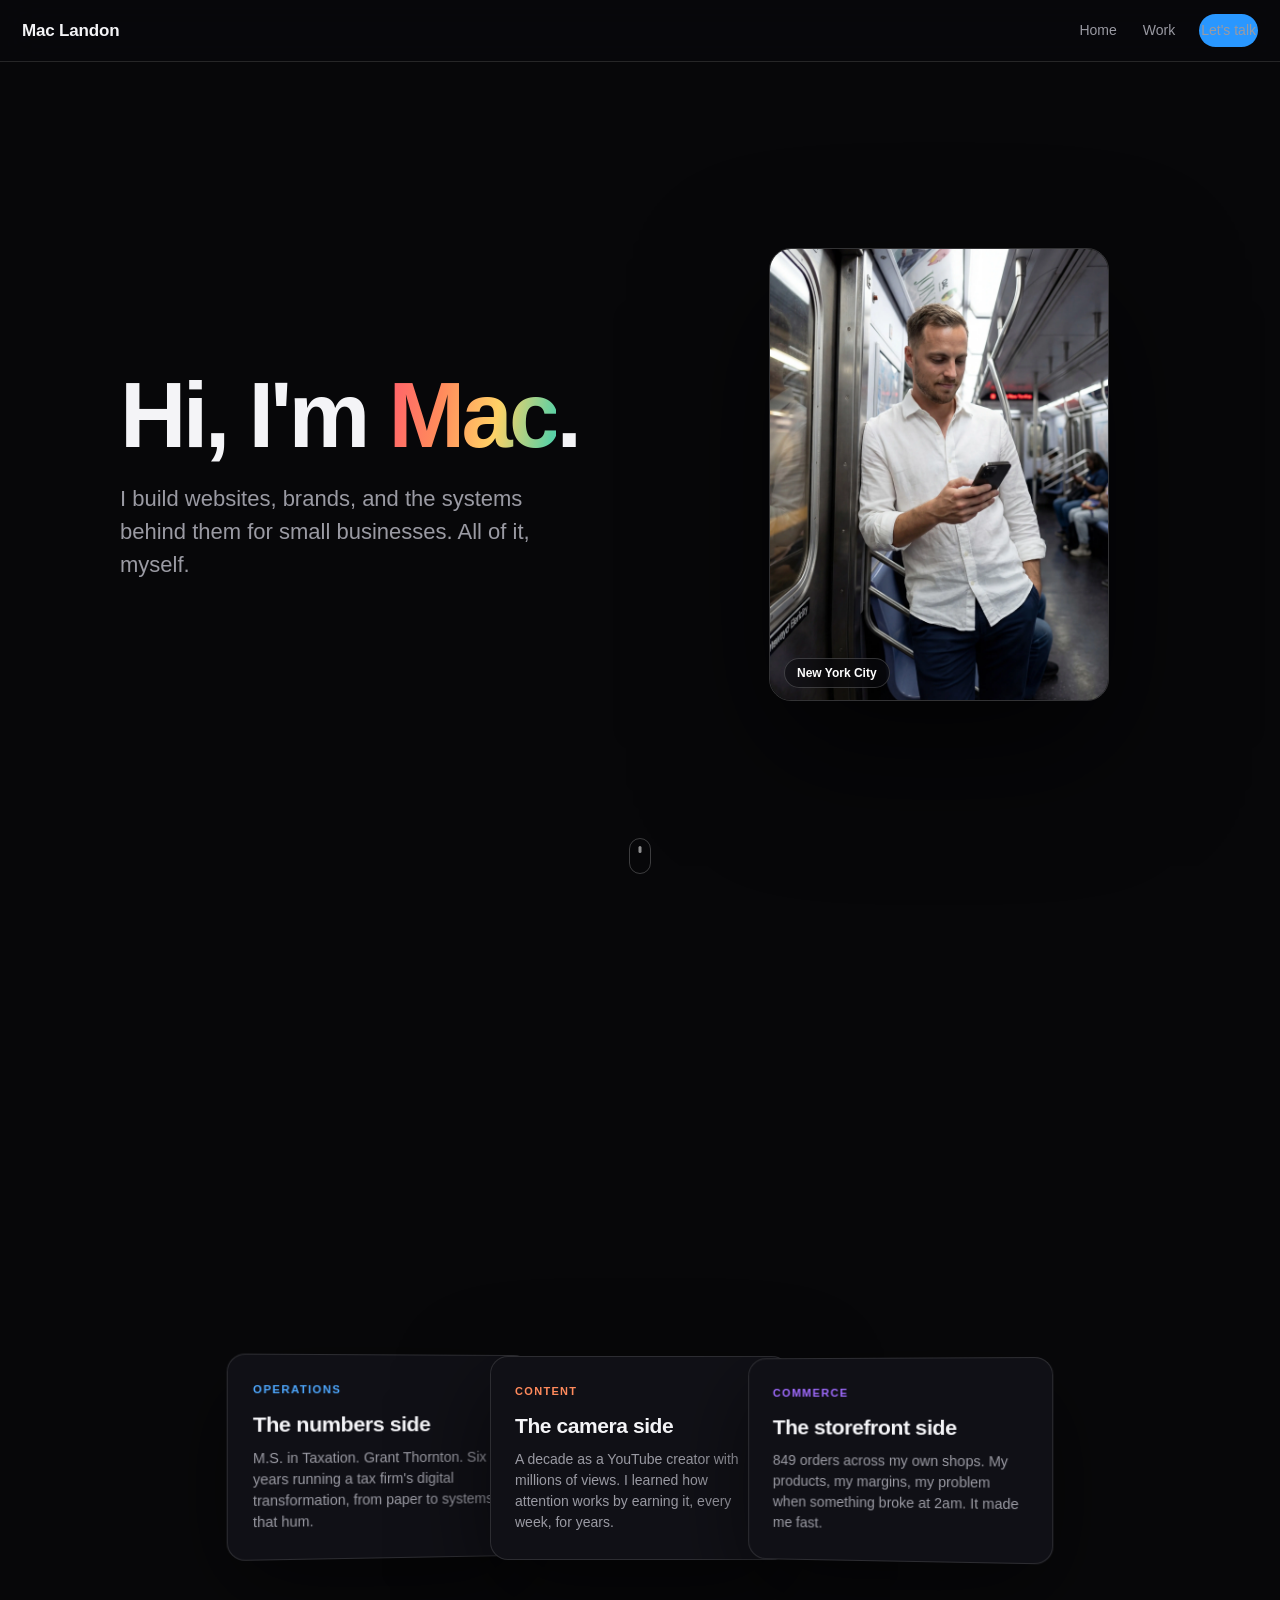
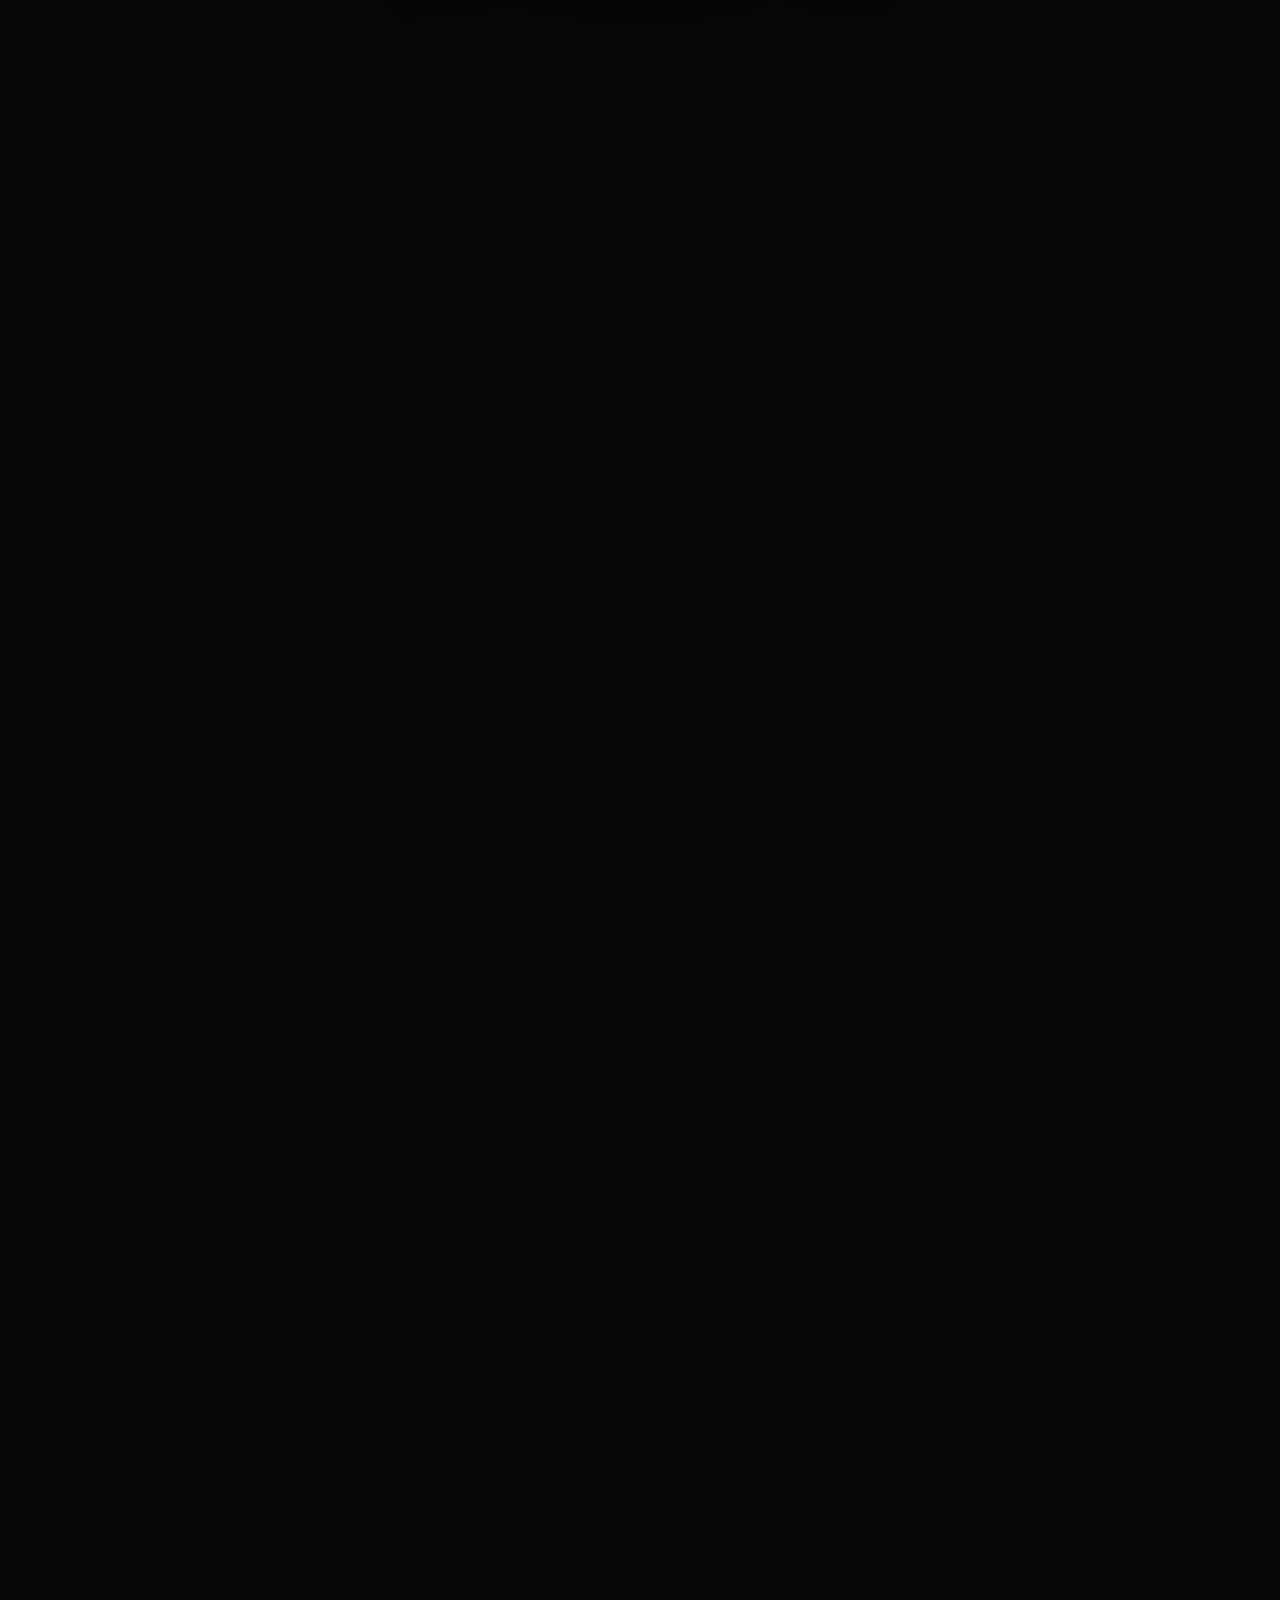
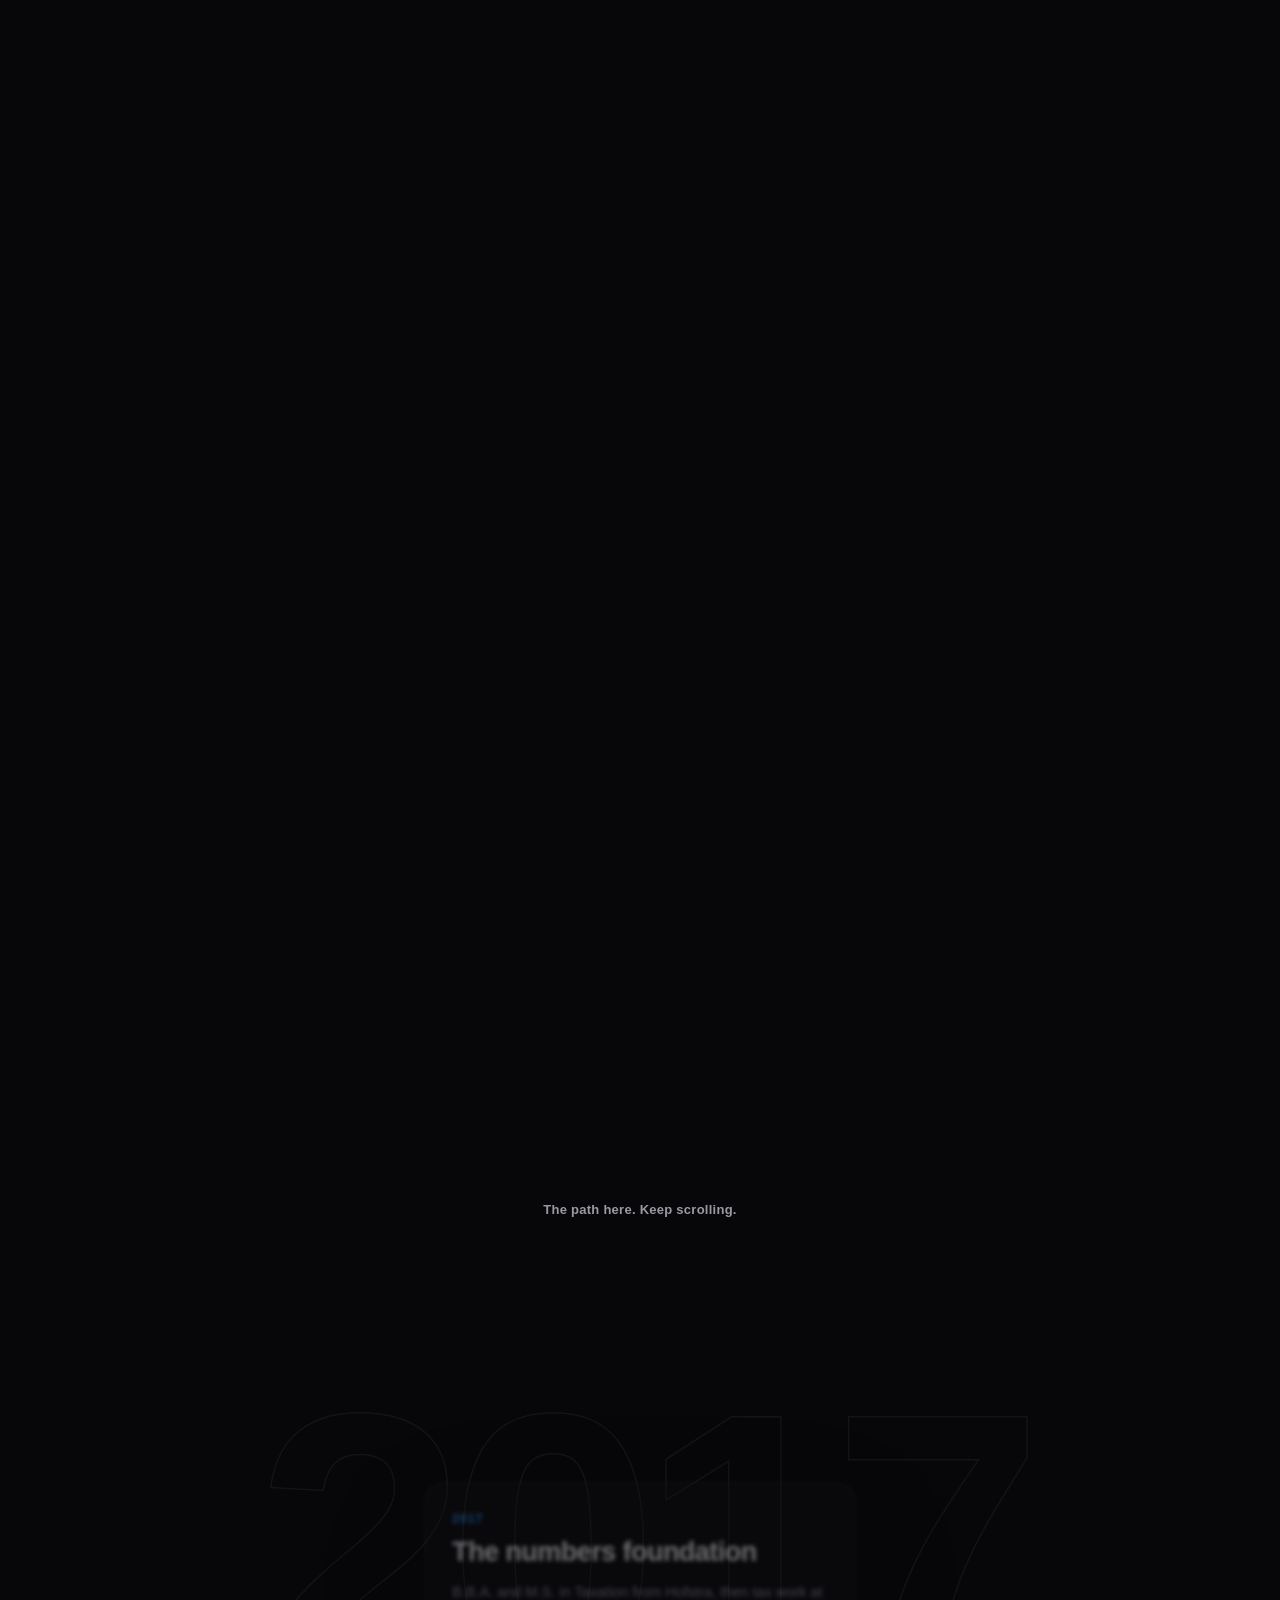
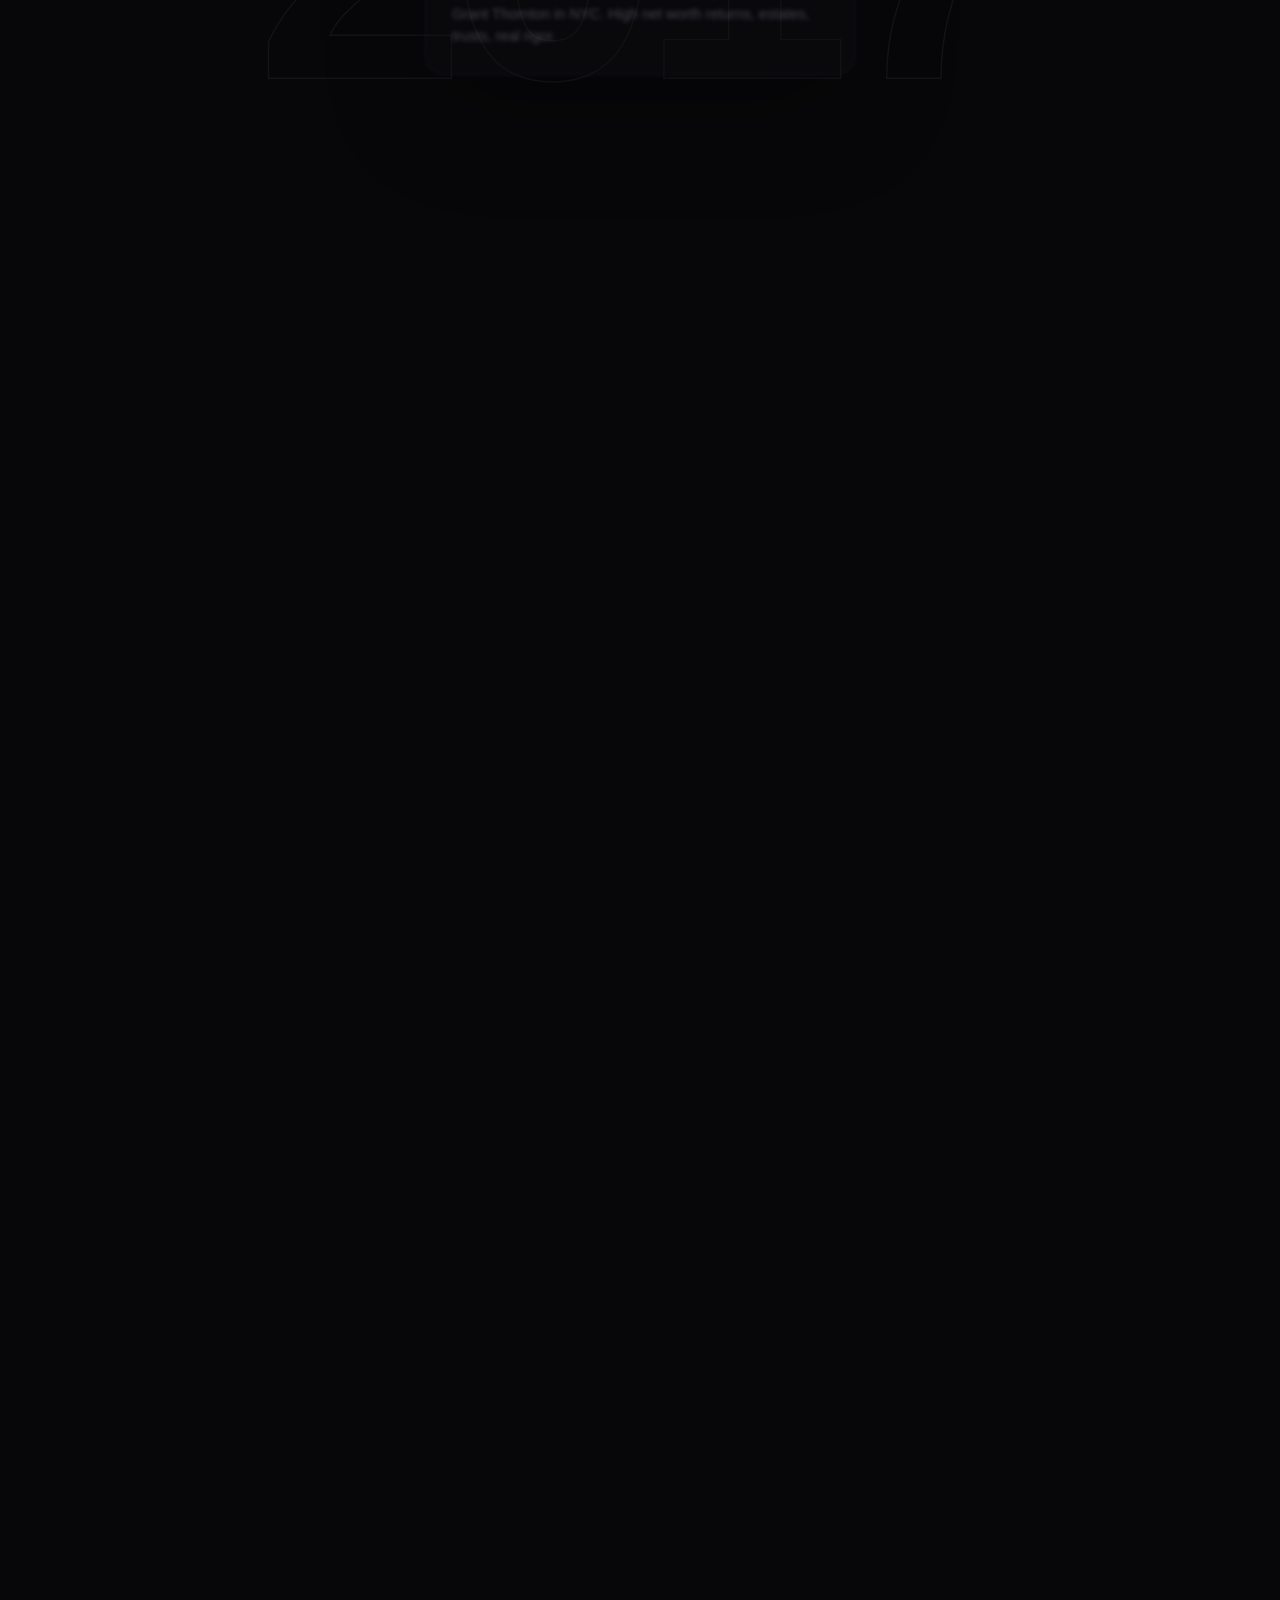
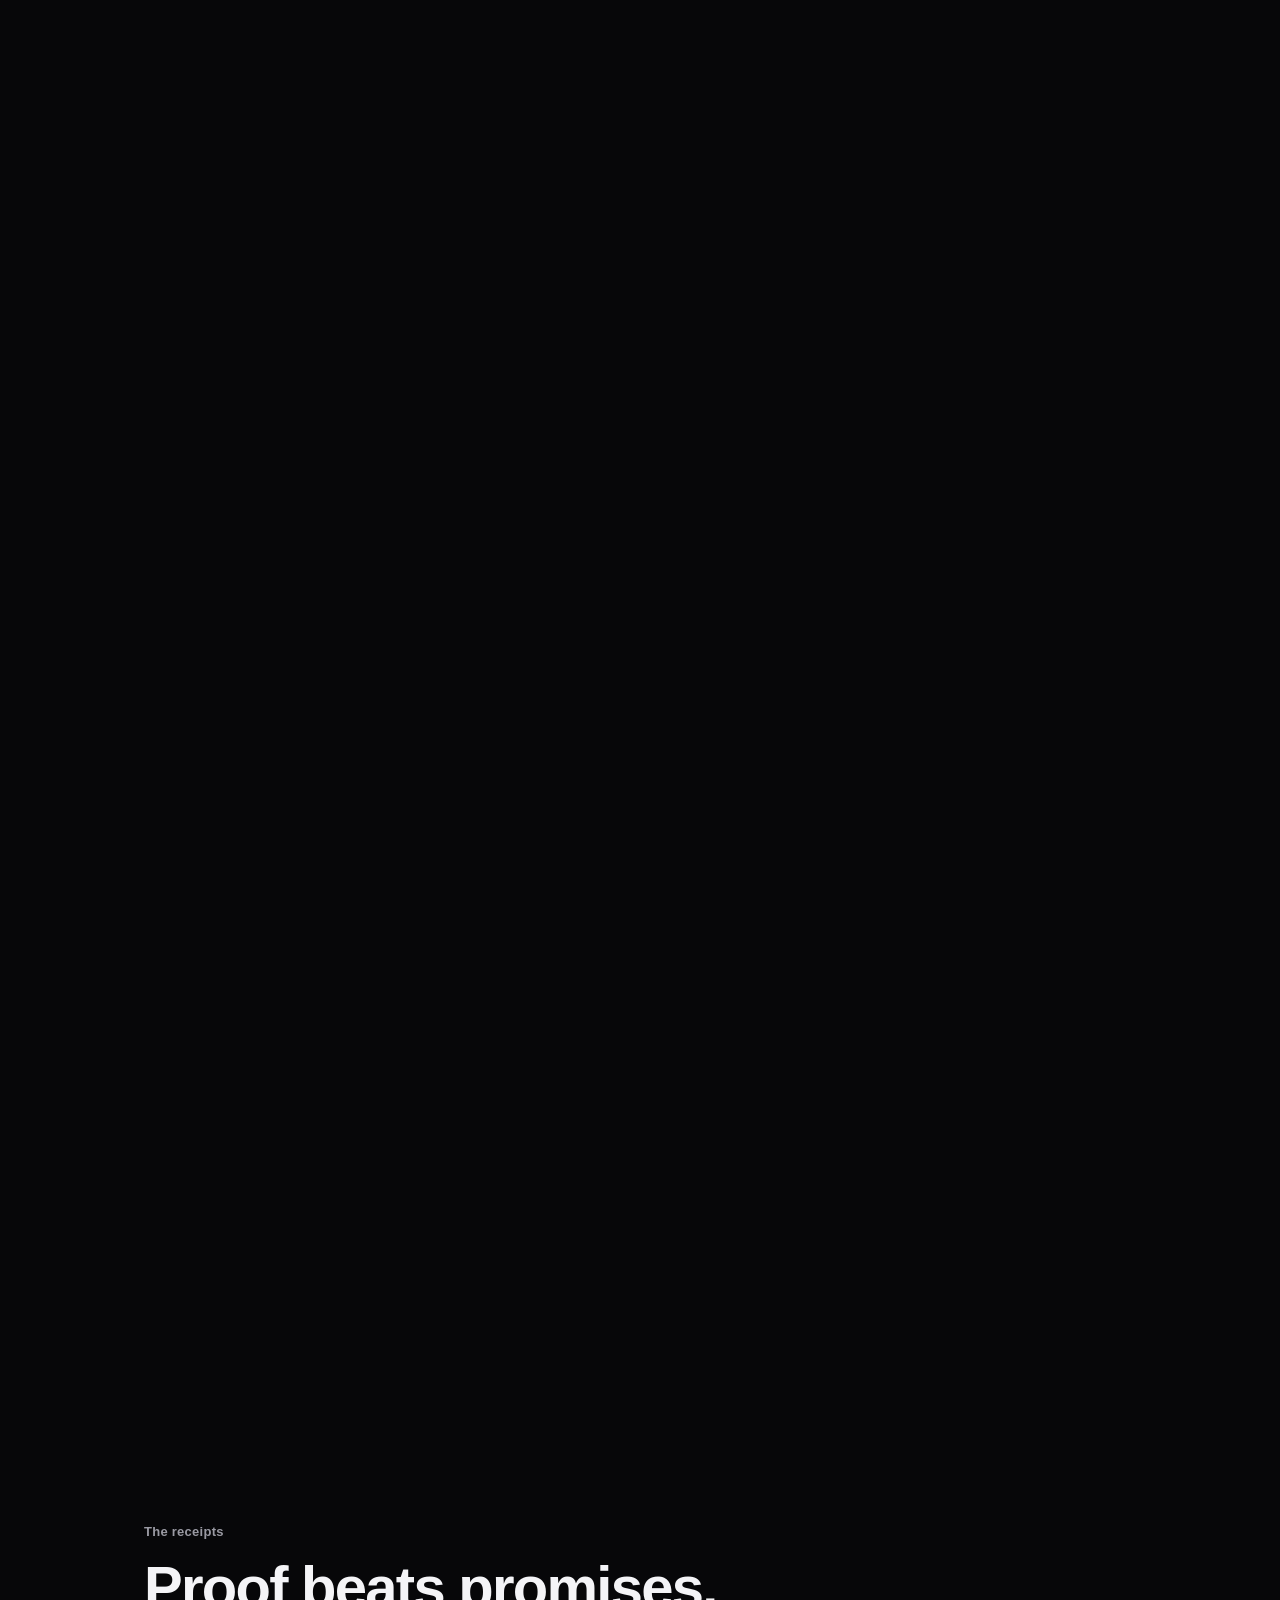
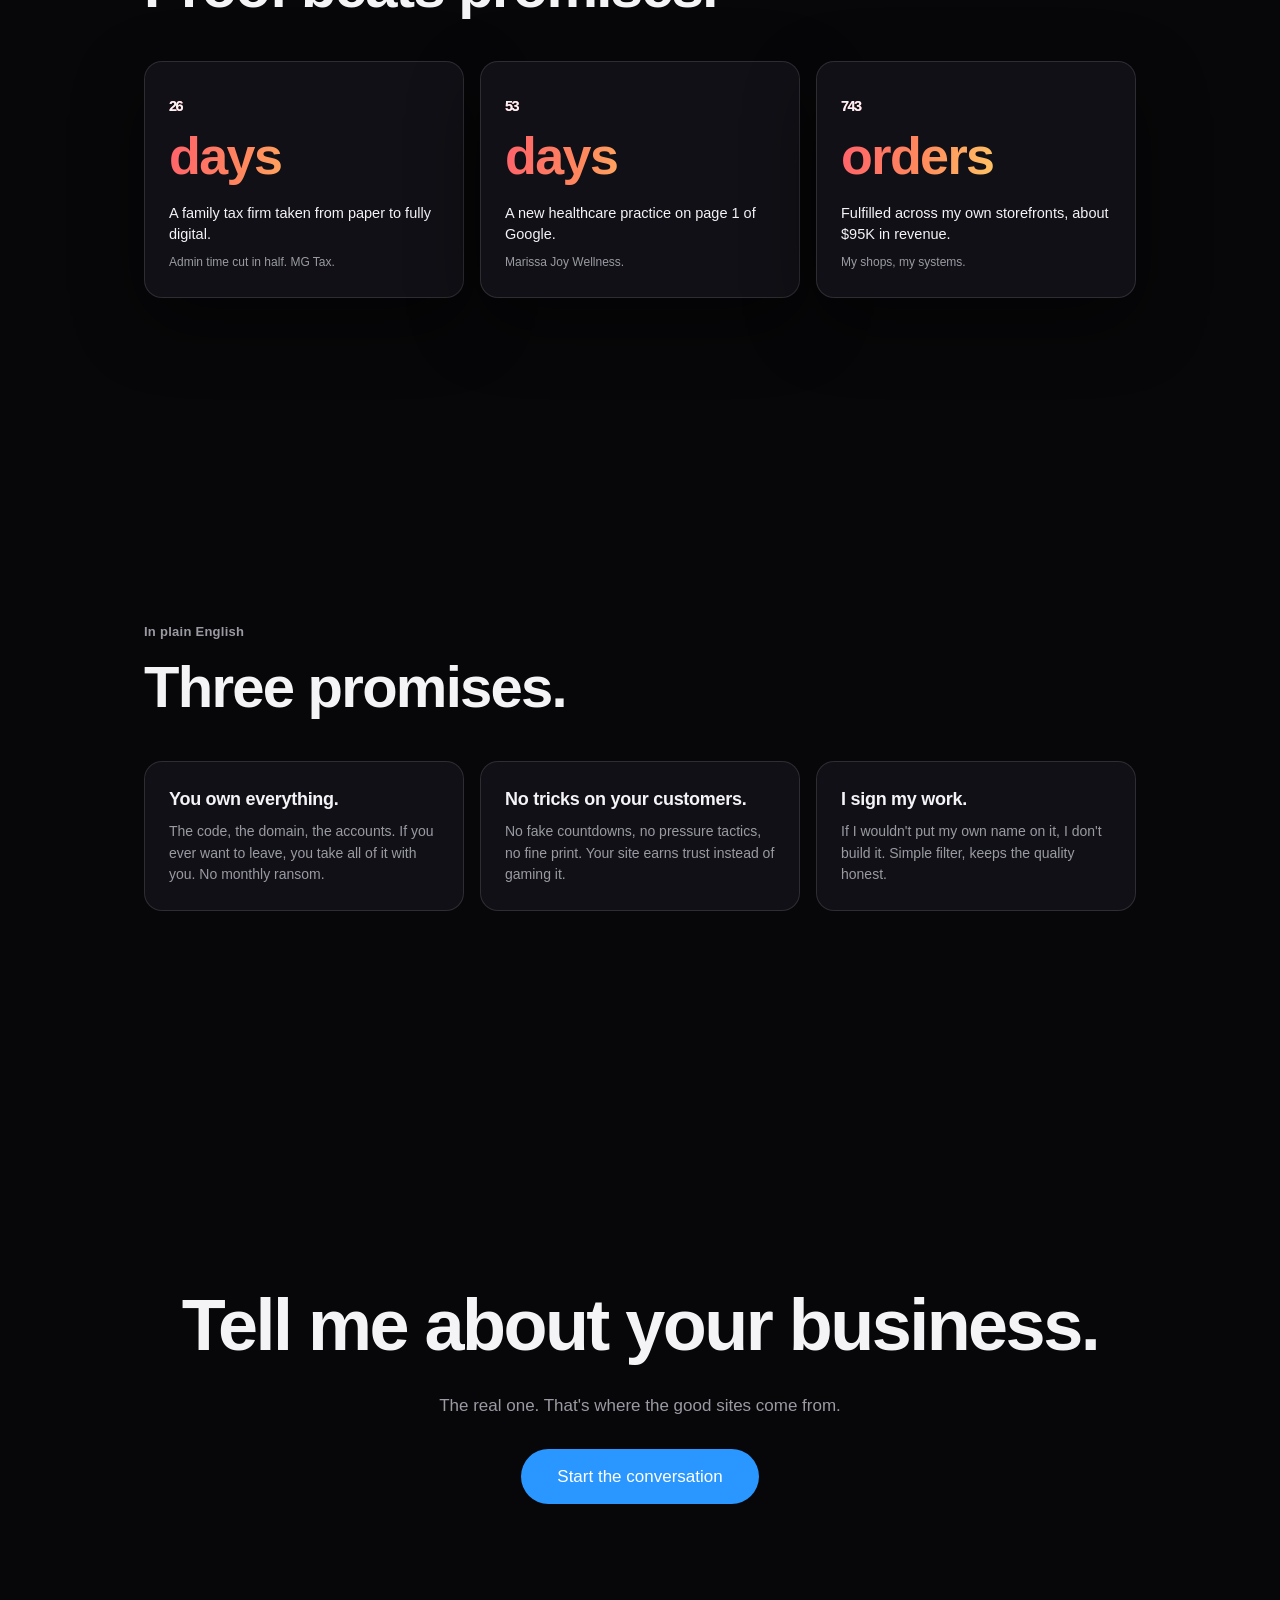
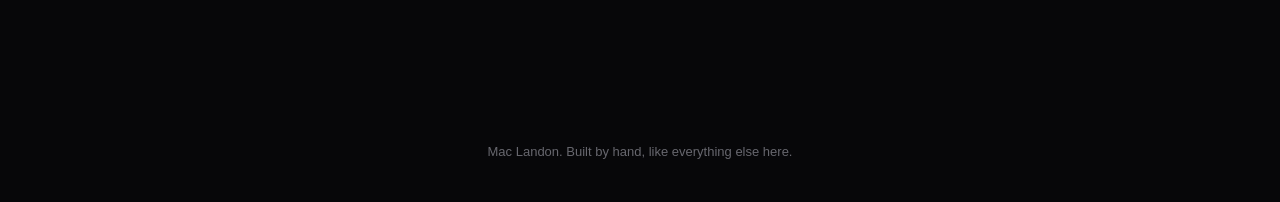
==== about.html @ 7117f68e "effects lab: cinematic home + about Co-Authored-By: Claude Fable 5 <noreply@anthropic.com>" ====
<!DOCTYPE html>
<html lang="en">
<head>
<meta charset="UTF-8">
<meta name="viewport" content="width=device-width, initial-scale=1, viewport-fit=cover">
<meta name="robots" content="noindex, nofollow">
<title>About — Mac Landon</title>
<!--
  ABOUT v2 — black cinematic, built to WOW.
  1. Hero: real photo in a 3D pointer-tilt glass card with glare.
  2. Three lanes converge into The Translator (the keeper).
  3. THE TUNNEL: a pinned timeline where 20 years fly past the camera,
     giant year numerals in deep parallax behind each era card.
  4. Receipts that count themselves up, with pointer-tilt.
  5. Three promises, written so a client actually understands them.
  Vanilla HTML/CSS/JS.
-->
<style>
  :root{
    --ink:#f4f4f7;--mute:#9a9aa3;--line:rgba(255,255,255,.12);
    --accent:#2997ff;
    --rainbow:linear-gradient(100deg,#ff5e6c,#ff8a5c,#ffd166,#5ad1a5,#4ea8ff,#a06bff,#ff6bd6);
    --maxw:1040px;
  }
  *{margin:0;padding:0;box-sizing:border-box}
  body{background:#070709;color:var(--ink);
    font-family:-apple-system,BlinkMacSystemFont,"SF Pro Display","SF Pro Text","Helvetica Neue",sans-serif;
    -webkit-font-smoothing:antialiased;line-height:1.5;overflow-x:hidden}

  .nav{position:fixed;top:0;left:0;right:0;z-index:60;display:flex;align-items:center;justify-content:space-between;
    padding:14px 22px;background:rgba(9,9,12,.5);backdrop-filter:saturate(180%) blur(20px);
    -webkit-backdrop-filter:saturate(180%) blur(20px);border-bottom:1px solid var(--line)}
  .nav .brand{font-weight:600;font-size:17px;letter-spacing:-.01em;color:var(--ink);text-decoration:none}
  .nav .links{display:flex;gap:22px;align-items:center;font-size:14px}
  .nav .links a{color:var(--mute);text-decoration:none;padding:6px 2px}
  .nav .links a:hover{color:var(--ink)}
  .nav .pill{background:var(--accent);color:#fff;padding:7px 16px;border-radius:980px;font-weight:500}
  @media(max-width:640px){.nav .links a.hide-m{display:none}}

  /* ===== hero with 3D photo card ===== */
  .hero{min-height:100svh;display:flex;align-items:center;justify-content:center;padding:90px 24px 40px;position:relative}
  .hero__grid{display:grid;grid-template-columns:1.1fr .9fr;gap:56px;align-items:center;max-width:var(--maxw);width:100%}
  .hero__copy h1{font-size:clamp(42px,7.4vw,92px);font-weight:800;letter-spacing:-.04em;line-height:1.02}
  .hero__copy h1 em{font-style:normal;background:var(--rainbow);background-size:200% 100%;
    -webkit-background-clip:text;background-clip:text;color:transparent;animation:shimmer 9s linear infinite}
  @keyframes shimmer{to{background-position:200% 0}}
  .hero__copy p{margin-top:20px;font-size:clamp(17px,2.2vw,22px);color:var(--mute);max-width:38ch}
  .photo-wrap{perspective:1100px;display:flex;justify-content:center}
  .photo{position:relative;width:min(340px,74vw);aspect-ratio:3/4;border-radius:22px;overflow:hidden;
    border:1px solid rgba(255,255,255,.18);box-shadow:0 50px 130px rgba(0,0,0,.65);
    will-change:transform;animation:float 7s ease-in-out infinite alternate;transform-style:preserve-3d}
  @keyframes float{from{translate:0 -6px}to{translate:0 8px}}
  .photo img{width:100%;height:100%;object-fit:cover;display:block}
  .photo .pglare{position:absolute;inset:0;pointer-events:none;opacity:0;transition:opacity .3s;
    background:radial-gradient(65% 50% at var(--gx,50%) var(--gy,40%),rgba(255,255,255,.22),transparent 70%)}
  .photo:hover .pglare{opacity:1}
  .photo .ptag{position:absolute;left:14px;bottom:12px;z-index:3;font-size:12px;font-weight:600;color:#fff;
    background:rgba(10,10,14,.55);backdrop-filter:blur(8px);border:1px solid rgba(255,255,255,.18);
    border-radius:980px;padding:5px 12px}
  .cue{position:absolute;bottom:26px;left:50%;transform:translateX(-50%);width:22px;height:36px;
    border:1.5px solid rgba(255,255,255,.22);border-radius:12px}
  .cue::before{content:"";position:absolute;top:7px;left:50%;transform:translateX(-50%);width:3px;height:7px;
    border-radius:2px;background:rgba(255,255,255,.55);animation:cue 1.6s ease-in-out infinite}
  @keyframes cue{0%{opacity:0;transform:translate(-50%,0)}40%{opacity:1}100%{opacity:0;transform:translate(-50%,12px)}}
  @media(max-width:820px){
    .hero__grid{grid-template-columns:1fr;gap:36px;text-align:center}
    .hero__copy p{margin-left:auto;margin-right:auto}
  }

  /* ===== lanes converge ===== */
  .lanes{position:relative;height:380vh}
  .lanes__pin{position:sticky;top:0;height:100vh;height:100svh;min-height:600px;overflow:hidden}
  .lcaps{position:absolute;top:0;left:0;right:0;height:34svh;display:flex;align-items:center;justify-content:center;
    perspective:900px;z-index:6;pointer-events:none}
  .lcap{position:absolute;text-align:center;max-width:22ch;padding:0 22px;
    font-weight:800;letter-spacing:-.03em;line-height:1.06;font-size:clamp(26px,4.4vw,54px);
    opacity:0;will-change:transform,opacity,filter}
  .lanes3d{position:absolute;inset:30svh 0 6svh;display:flex;align-items:center;justify-content:center;
    perspective:1400px;perspective-origin:50% 40%}
  .lane{position:absolute;width:min(300px,80vw);border-radius:18px;padding:26px 24px;
    background:#101016;border:1px solid var(--line);box-shadow:0 30px 90px rgba(0,0,0,.55);
    will-change:transform,opacity,filter;text-align:left}
  .lane .tag{font-size:11px;font-weight:700;letter-spacing:.12em;text-transform:uppercase;margin-bottom:10px;display:block}
  .lane h3{font-size:21px;font-weight:800;letter-spacing:-.02em;margin-bottom:8px}
  .lane p{font-size:14px;color:var(--mute);line-height:1.5}
  .lane.l1 .tag{color:#4ea8ff}.lane.l2 .tag{color:#ff8a5c}.lane.l3 .tag{color:#a06bff}
  .merge{position:absolute;width:min(430px,86vw);border-radius:22px;padding:36px 30px;text-align:center;
    background:#12121a;border:1px solid rgba(255,255,255,.2);
    box-shadow:0 40px 120px rgba(90,120,255,.22);opacity:0;will-change:transform,opacity,filter}
  .merge h3{font-size:clamp(26px,4vw,38px);font-weight:800;letter-spacing:-.025em}
  .merge h3 em{font-style:normal;background:var(--rainbow);background-size:200% 100%;
    -webkit-background-clip:text;background-clip:text;color:transparent;animation:shimmer 9s linear infinite}
  .merge p{margin-top:10px;font-size:16px;color:var(--mute)}

  /* ===== THE TUNNEL (timeline flies past) ===== */
  .tunnel{position:relative;height:560vh}
  .tunnel__pin{position:sticky;top:0;height:100vh;height:100svh;min-height:600px;overflow:hidden;
    display:flex;align-items:center;justify-content:center;perspective:1000px;perspective-origin:50% 46%}
  .tunnel__kicker{position:absolute;top:calc(24px + 56px);left:0;right:0;text-align:center;z-index:8;
    font-size:13px;font-weight:600;letter-spacing:.02em;color:var(--mute)}
  .era{position:absolute;left:50%;top:50%;will-change:transform,opacity,filter}
  .era__year{position:absolute;left:50%;top:50%;transform:translate(-50%,-56%);
    font-size:clamp(150px,30vw,380px);font-weight:800;letter-spacing:-.05em;line-height:1;
    color:transparent;-webkit-text-stroke:1.5px rgba(255,255,255,.14);pointer-events:none;
    will-change:transform,opacity;white-space:nowrap}
  .era__card{position:absolute;left:50%;top:50%;transform:translate(-50%,-50%);
    width:min(430px,84vw);border-radius:20px;padding:26px 26px;
    background:rgba(14,14,20,.9);border:1px solid rgba(255,255,255,.16);
    box-shadow:0 40px 110px rgba(0,0,0,.6);text-align:left;backdrop-filter:blur(6px);-webkit-backdrop-filter:blur(6px)}
  .era__card .yr{font-size:12px;font-weight:700;letter-spacing:.1em;color:var(--accent)}
  .era__card h4{font-size:clamp(20px,3vw,27px);font-weight:800;letter-spacing:-.02em;margin-top:4px}
  .era__card p{font-size:14.5px;color:var(--mute);margin-top:8px;line-height:1.55}

  /* ===== receipts count-up ===== */
  .band{padding:18vh 24px;max-width:var(--maxw);margin:0 auto}
  .k{font-size:13px;font-weight:600;letter-spacing:.02em;color:var(--mute);margin-bottom:14px}
  .band h2{font-size:clamp(30px,5.4vw,58px);font-weight:800;letter-spacing:-.03em;line-height:1.06;max-width:18ch}
  .reveal{opacity:0;transform:translateY(38px);filter:blur(6px);
    transition:opacity .9s cubic-bezier(.2,.7,.2,1),transform .9s cubic-bezier(.2,.7,.2,1),filter .9s}
  .reveal.in{opacity:1;transform:none;filter:none}
  .stats{display:grid;grid-template-columns:repeat(3,1fr);gap:16px;margin-top:44px;perspective:1100px}
  .stat{border-radius:18px;padding:26px 24px;background:#101016;border:1px solid var(--line);
    box-shadow:0 24px 70px rgba(0,0,0,.45);will-change:transform;transition:box-shadow .3s}
  .stat:hover{box-shadow:0 30px 90px rgba(41,151,255,.16)}
  .stat b{display:block;font-size:clamp(34px,4.4vw,52px);font-weight:800;letter-spacing:-.03em;
    background:var(--rainbow);background-size:200% 100%;-webkit-background-clip:text;background-clip:text;color:transparent}
  .stat span{display:block;margin-top:8px;font-size:14.5px;color:var(--ink);line-height:1.45}
  .stat s{display:block;margin-top:8px;font-size:12px;color:var(--mute);text-decoration:none}
  @media(max-width:760px){.stats{grid-template-columns:1fr;gap:10px}}

  /* ===== promises ===== */
  .wont{margin-top:44px;display:grid;grid-template-columns:repeat(3,1fr);gap:16px}
  .prom{border-radius:18px;padding:24px;background:#101016;border:1px solid var(--line)}
  .prom h4{font-size:18px;font-weight:800;letter-spacing:-.015em;margin-bottom:8px}
  .prom p{font-size:14px;color:var(--mute);line-height:1.55}
  @media(max-width:760px){.wont{grid-template-columns:1fr;gap:10px}}

  .cta{padding:22vh 24px;text-align:center}
  .cta h2{font-size:clamp(32px,6.4vw,72px);font-weight:800;letter-spacing:-.035em}
  .cta p{margin-top:14px;color:var(--mute);font-size:17px}
  .cta a{display:inline-block;margin-top:30px;background:var(--accent);color:#fff;padding:15px 36px;border-radius:980px;
    font-size:17px;font-weight:500;text-decoration:none;transition:transform .2s,filter .2s}
  .cta a:hover{transform:translateY(-2px);filter:brightness(1.08)}
  footer{padding:40px 24px calc(40px + env(safe-area-inset-bottom));text-align:center;color:#67676e;font-size:13px}

  @media(prefers-reduced-motion:reduce){*{animation:none!important}.reveal{opacity:1;transform:none;filter:none}}
</style>
</head>
<body>

<nav class="nav">
  <a class="brand" href="index.html">Mac Landon</a>
  <div class="links">
    <a href="index.html" class="hide-m">Home</a>
    <a href="index.html#work" class="hide-m">Work</a>
    <a href="#contact" class="pill">Let's talk</a>
  </div>
</nav>

<header class="hero">
  <div class="hero__grid">
    <div class="hero__copy">
      <h1>Hi, I'm <em>Mac</em>.</h1>
      <p>I build websites, brands, and the systems behind them for small businesses. All of it, myself.</p>
    </div>
    <div class="photo-wrap">
      <div class="photo" id="photo">
        <img src="assets/mac-nyc.webp" alt="Mac in New York City">
        <div class="pglare" id="pglare"></div>
        <div class="ptag">New York City</div>
      </div>
    </div>
  </div>
  <div class="cue"></div>
</header>

<!-- ===== THREE LANES CONVERGE ===== -->
<section class="lanes" id="lanes">
  <div class="lanes__pin">
    <div class="lcaps">
      <h2 class="lcap">Most consultants bring one skill.</h2>
      <h2 class="lcap">I bring all three.</h2>
    </div>
    <div class="lanes3d">
      <div class="lane l1" id="lane1">
        <span class="tag">Operations</span>
        <h3>The numbers side</h3>
        <p>M.S. in Taxation. Grant Thornton. Six years running a tax firm's digital transformation, from paper to systems that hum.</p>
      </div>
      <div class="lane l2" id="lane2">
        <span class="tag">Content</span>
        <h3>The camera side</h3>
        <p>A decade as a YouTube creator with millions of views. I learned how attention works by earning it, every week, for years.</p>
      </div>
      <div class="lane l3" id="lane3">
        <span class="tag">Commerce</span>
        <h3>The storefront side</h3>
        <p>849 orders across my own shops. My products, my margins, my problem when something broke at 2am. It made me fast.</p>
      </div>
      <div class="merge" id="merge">
        <h3>The <em>translator</em>.</h3>
        <p>Between your business and the tools that grow it. I understand both sides because I have lived both sides.</p>
      </div>
    </div>
  </div>
</section>

<!-- ===== THE TUNNEL ===== -->
<section class="tunnel" id="tunnel">
  <div class="tunnel__pin">
    <div class="tunnel__kicker">The path here. Keep scrolling.</div>
    <div class="era" data-i="0">
      <div class="era__year">2007</div>
      <div class="era__card"><div class="yr">2007</div><h4>The creator era begins</h4><p>A YouTube channel started at age 12 grows to millions of views. Content, editing, audience, and the business behind all three, learned young.</p></div>
    </div>
    <div class="era" data-i="1">
      <div class="era__year">2017</div>
      <div class="era__card"><div class="yr">2017</div><h4>The numbers foundation</h4><p>B.B.A. and M.S. in Taxation from Hofstra, then tax work at Grant Thornton in NYC. High net worth returns, estates, trusts, real rigor.</p></div>
    </div>
    <div class="era" data-i="2">
      <div class="era__year">2020</div>
      <div class="era__card"><div class="yr">2020</div><h4>The transformation years</h4><p>Six years running a tax firm's digital transformation. Website, intake, scheduling, billing, the whole operational spine, built by hand.</p></div>
    </div>
    <div class="era" data-i="3">
      <div class="era__year">2022</div>
      <div class="era__card"><div class="yr">2022</div><h4>The storefront proof</h4><p>A multi-storefront e-commerce operation on the side. 849 orders, about $95K revenue, and the tracking systems to run it all cleanly.</p></div>
    </div>
    <div class="era" data-i="4">
      <div class="era__year">2026</div>
      <div class="era__card"><div class="yr">2026</div><h4>Mac Landon</h4><p>All of it in one place. Websites, brands, stories, and systems for small businesses, built by one person who has done each piece for real.</p></div>
    </div>
  </div>
</section>

<!-- ===== RECEIPTS (count up) ===== -->
<section class="band">
  <div class="reveal">
    <div class="k">The receipts</div>
    <h2>Proof beats promises.</h2>
  </div>
  <div class="stats">
    <div class="stat reveal tilt"><b><span class="num" data-n="30">0</span> days</b><span>A family tax firm taken from paper to fully digital.</span><s>Admin time cut in half. MG Tax.</s></div>
    <div class="stat reveal tilt"><b><span class="num" data-n="60">0</span> days</b><span>A new healthcare practice on page 1 of Google.</span><s>Marissa Joy Wellness.</s></div>
    <div class="stat reveal tilt"><b><span class="num" data-n="849">0</span> orders</b><span>Fulfilled across my own storefronts, about $95K in revenue.</span><s>My shops, my systems.</s></div>
  </div>
</section>

<!-- ===== THREE PROMISES ===== -->
<section class="band">
  <div class="reveal">
    <div class="k">In plain English</div>
    <h2>Three promises.</h2>
  </div>
  <div class="wont">
    <div class="prom reveal tilt"><h4>You own everything.</h4><p>The code, the domain, the accounts. If you ever want to leave, you take all of it with you. No monthly ransom.</p></div>
    <div class="prom reveal tilt"><h4>No tricks on your customers.</h4><p>No fake countdowns, no pressure tactics, no fine print. Your site earns trust instead of gaming it.</p></div>
    <div class="prom reveal tilt"><h4>I sign my work.</h4><p>If I wouldn't put my own name on it, I don't build it. Simple filter, keeps the quality honest.</p></div>
  </div>
</section>

<section class="cta" id="contact">
  <div class="reveal">
    <h2>Tell me about your business.</h2>
    <p>The real one. That's where the good sites come from.</p>
    <a href="#">Start the conversation</a>
  </div>
</section>

<footer>Mac Landon. Built by hand, like everything else here.</footer>

<script>
const clamp=(v,a,b)=>Math.max(a,Math.min(b,v));
const sstep=(a,b,x)=>{const t=clamp((x-a)/(b-a),0,1);return t*t*(3-2*t);};
const lerp=(a,b,t)=>a+(b-a)*t;
const reduce=matchMedia('(prefers-reduced-motion:reduce)').matches;
const mobile=()=>innerWidth<=740;

/* ===== hero photo pointer tilt ===== */
const photo=document.getElementById('photo'), pglare=document.getElementById('pglare');
photo.addEventListener('mousemove',e=>{
  if(mobile()||reduce)return;
  const r=photo.getBoundingClientRect();
  const px=(e.clientX-r.left)/r.width, py=(e.clientY-r.top)/r.height;
  photo.style.transform='rotateY('+((px-0.5)*12)+'deg) rotateX('+((0.5-py)*10)+'deg)';
  pglare.style.setProperty('--gx',(px*100)+'%');
  pglare.style.setProperty('--gy',(py*100)+'%');
});
photo.addEventListener('mouseleave',()=>{photo.style.transform='rotateY(0) rotateX(0)';});

/* ===== lanes scene ===== */
const lanes=document.getElementById('lanes'),
      l1=document.getElementById('lane1'), l2=document.getElementById('lane2'), l3=document.getElementById('lane3'),
      merge=document.getElementById('merge'),
      lcaps=[...document.querySelectorAll('.lcap')];
let lt=0,lp=0;

/* ===== tunnel scene ===== */
const tunnel=document.getElementById('tunnel'),
      eras=[...document.querySelectorAll('.era')];
let tt=0,tp=0;
const eraCenters=[0.10,0.30,0.50,0.70,0.88], eraHalf=0.115;

function tick(){
  /* lanes */
  const ltotal=lanes.offsetHeight-innerHeight;
  lt=clamp(-lanes.getBoundingClientRect().top/(ltotal||1),0,1);
  lp+=(lt-lp)*(reduce?1:0.09);
  const conv=sstep(0.08,0.55,lp), fold=sstep(0.58,0.72,lp), mIn=sstep(0.66,0.82,lp);
  const spreadX=mobile()?0:34, spreadY=mobile()?30:0;
  const setLane=(el,dir,rot)=>{
    const x=dir*spreadX*(1-conv), y=dir*spreadY*(1-conv);
    const ry=mobile()?0:rot*(1-conv);
    el.style.transform='translate3d(calc('+x+'vw + '+(conv*dir*10)+'px), calc('+y+'vh + '+(conv*dir*4)+'px),0) rotateY('+ry+'deg) scale('+lerp(1,0.94,fold)+')';
    el.style.opacity=(1-fold).toFixed(3);
    el.style.filter='blur('+(fold*6)+'px)';
    el.style.visibility=fold>=1?'hidden':'visible';
  };
  setLane(l1,-1,16); setLane(l2,0,0); setLane(l3,1,-16);
  merge.style.opacity=mIn;
  merge.style.transform='scale('+lerp(0.86,1,mIn)+') translateY('+((1-mIn)*30)+'px)';
  merge.style.filter='blur('+((1-mIn)*8)+'px)';
  const centers=[0.16,0.5], half=0.13, zmax=mobile()?200:420;
  lcaps.forEach((c,i)=>{
    let t=clamp((lp-centers[i])/half,-1.35,1.35);
    const o=clamp(1-Math.abs(t)*1.1,0,1);
    c.style.opacity=o.toFixed(3);
    c.style.transform='translateZ('+(t*zmax)+'px) translateY('+(t*-12)+'px)';
    c.style.filter='blur('+(Math.abs(t)*4).toFixed(2)+'px)';
    c.style.visibility=o<=0?'hidden':'visible';
  });

  /* tunnel: each era flies from deep space, into focus, past the camera */
  const ttotal=tunnel.offsetHeight-innerHeight;
  tt=clamp(-tunnel.getBoundingClientRect().top/(ttotal||1),0,1);
  tp+=(tt-tp)*(reduce?1:0.1);
  const ez=mobile()?420:760;
  eras.forEach((e,i)=>{
    const t=clamp((tp-eraCenters[i])/eraHalf,-1.5,1.5);
    const card=e.querySelector('.era__card'), yr=e.querySelector('.era__year');
    const o=clamp(1-Math.abs(t)*1.05,0,1);
    /* card: full z travel */
    card.style.opacity=o.toFixed(3);
    card.style.transform='translate(-50%,-50%) translateZ('+(t*ez)+'px) translateY('+(t*-16)+'px)';
    card.style.filter='blur('+(Math.abs(t)*3.5).toFixed(2)+'px)';
    /* year numeral: deeper, slower = parallax */
    const yo=clamp(0.8-Math.abs(t)*0.75,0,1);
    yr.style.opacity=yo.toFixed(3);
    yr.style.transform='translate(-50%,-56%) translateZ('+(t*ez*0.45-140)+'px)';
    e.style.visibility=(o<=0&&yo<=0)?'hidden':'visible';
  });

  requestAnimationFrame(tick);
}
requestAnimationFrame(tick);

/* reveals + count-ups */
const io=new IntersectionObserver(es=>es.forEach(en=>{
  if(!en.isIntersecting)return;
  en.target.classList.add('in');
  en.target.querySelectorAll('.num').forEach(n=>{
    const goal=parseInt(n.dataset.n,10), t0=performance.now(), dur=1300;
    const step=now=>{
      const k=clamp((now-t0)/dur,0,1), e=1-Math.pow(1-k,3);
      n.textContent=Math.round(goal*e);
      if(k<1)requestAnimationFrame(step);
    };
    requestAnimationFrame(step);
  });
  io.unobserve(en.target);
}),{threshold:.25});
document.querySelectorAll('.reveal').forEach((el,i)=>{el.style.transitionDelay=((i%3)*0.08)+'s';io.observe(el);});

/* pointer tilt on stat + promise cards */
document.querySelectorAll('.tilt').forEach(card=>{
  card.addEventListener('mousemove',e=>{
    if(mobile()||reduce)return;
    const r=card.getBoundingClientRect();
    const px=(e.clientX-r.left)/r.width, py=(e.clientY-r.top)/r.height;
    card.style.transform='rotateY('+((px-0.5)*7)+'deg) rotateX('+((0.5-py)*6)+'deg) translateZ(4px)';
  });
  card.addEventListener('mouseleave',()=>{card.style.transform='none';});
});
</script>
</body>
</html>
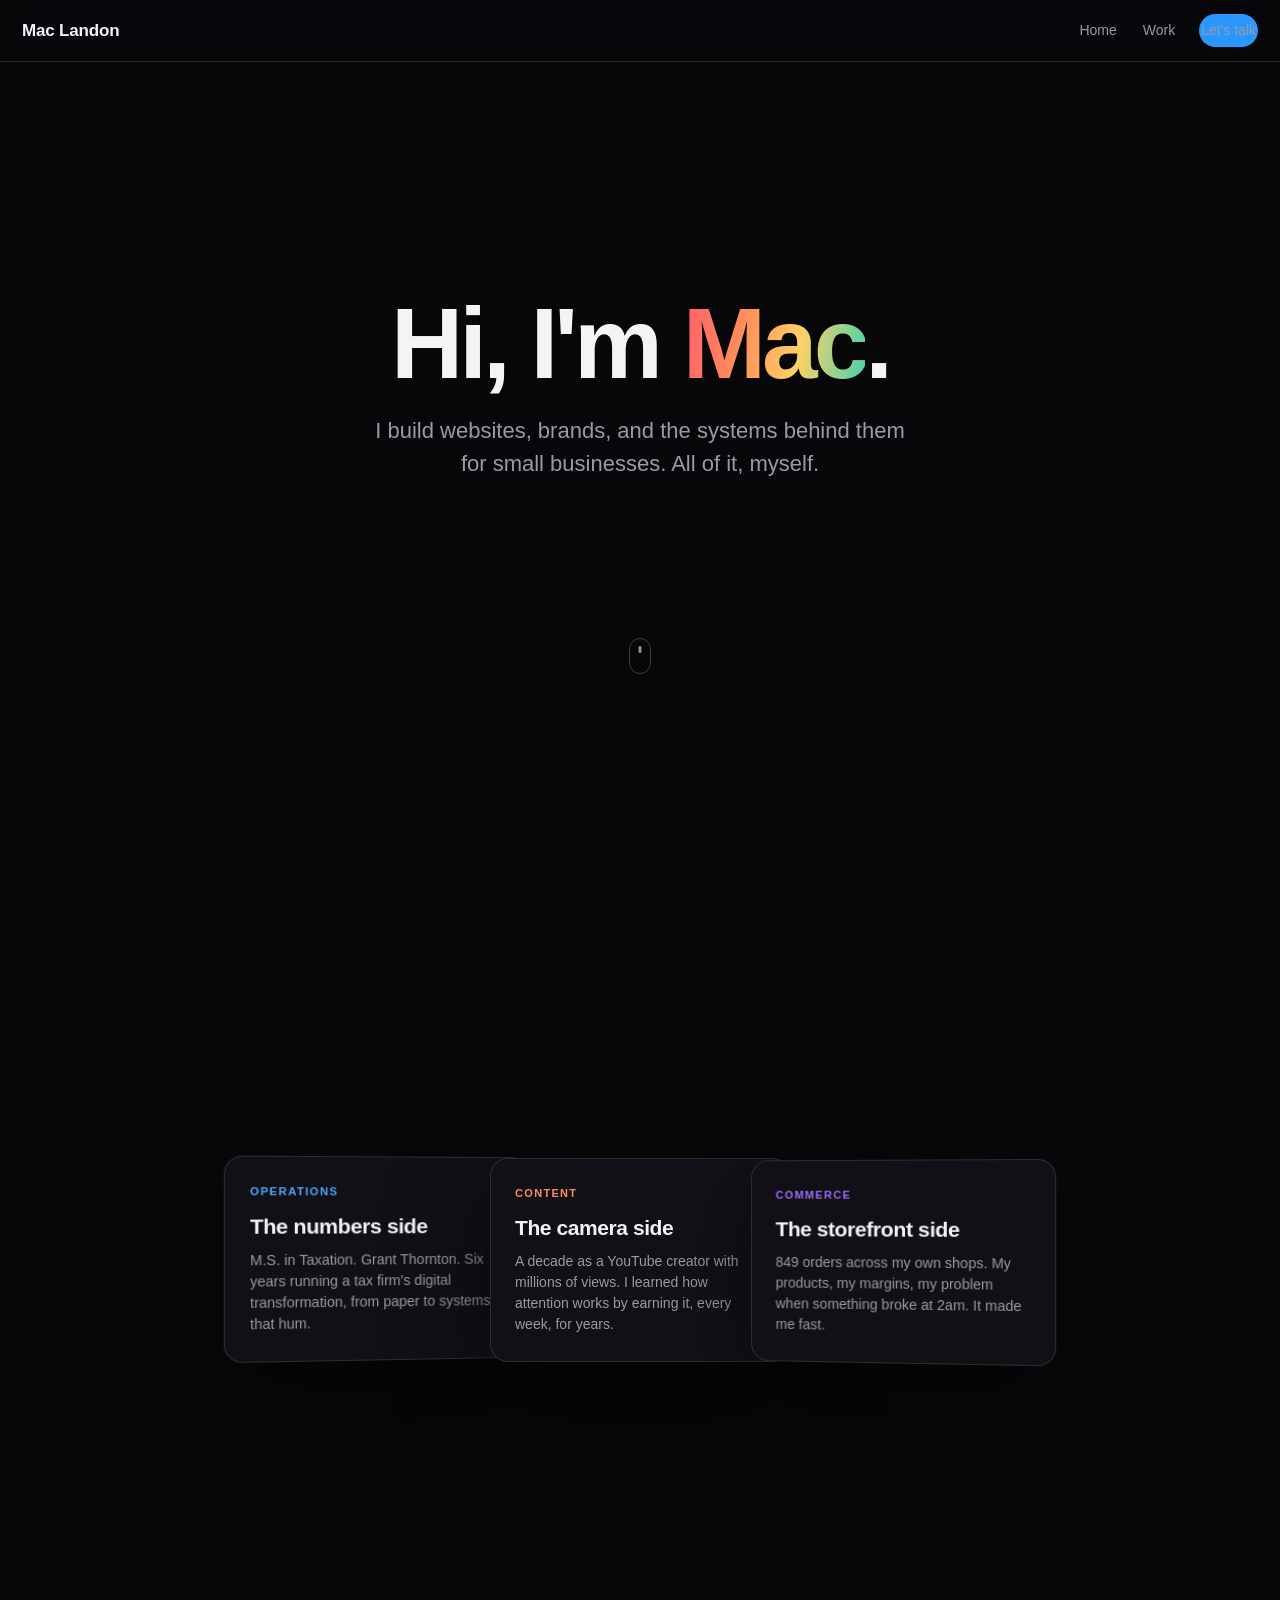
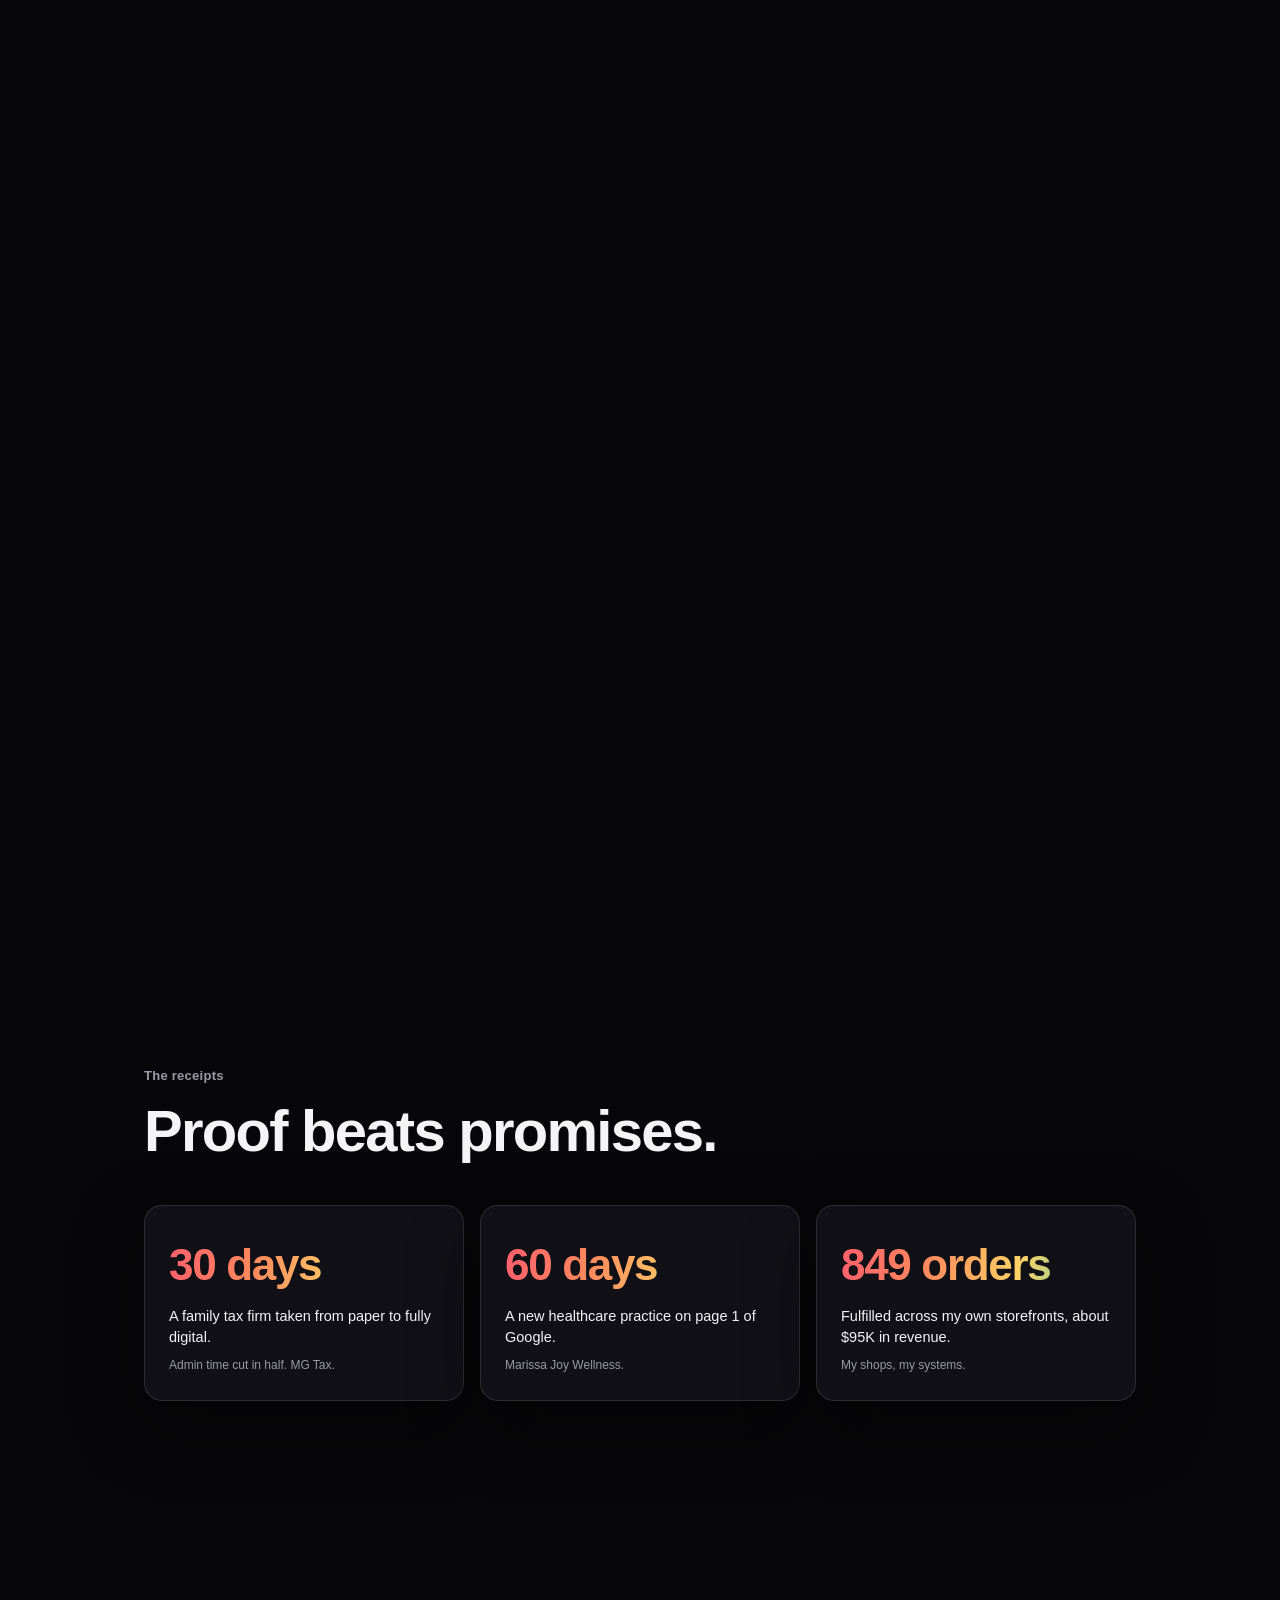
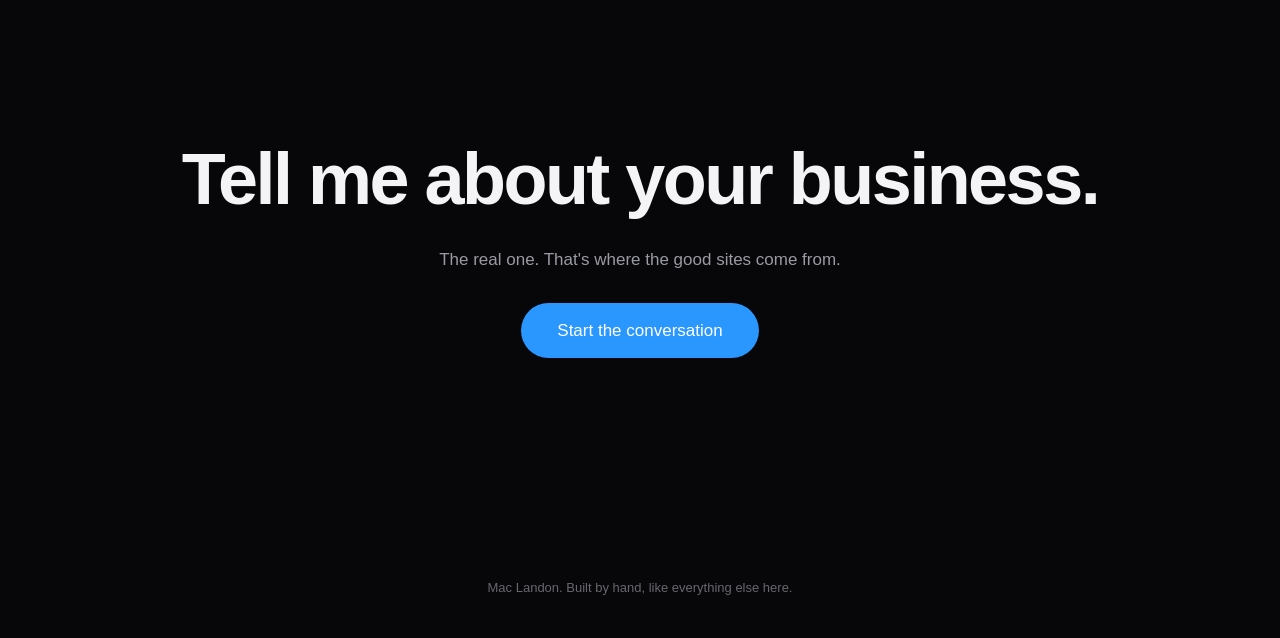
==== commit 6c9e1f82: "v8: faithful cream maclandon.com miniature, phone-shaped frame on mobile, quiet about Co-Authored-By" ====
--- a/about.html
+++ b/about.html
@@ -6,14 +6,9 @@
 <meta name="robots" content="noindex, nofollow">
 <title>About — Mac Landon</title>
 <!--
-  ABOUT v2 — black cinematic, built to WOW.
-  1. Hero: real photo in a 3D pointer-tilt glass card with glare.
-  2. Three lanes converge into The Translator (the keeper).
-  3. THE TUNNEL: a pinned timeline where 20 years fly past the camera,
-     giant year numerals in deep parallax behind each era card.
-  4. Receipts that count themselves up, with pointer-tilt.
-  5. Three promises, written so a client actually understands them.
-  Vanilla HTML/CSS/JS.
+  ABOUT — simple and quiet. Short intro, the three-lanes converge moment,
+  receipts, CTA. Black cinematic style. No tunnel, no photo card, no
+  count-ups. Vanilla HTML/CSS/JS.
 -->
 <style>
   :root{
@@ -37,35 +32,18 @@
   .nav .pill{background:var(--accent);color:#fff;padding:7px 16px;border-radius:980px;font-weight:500}
   @media(max-width:640px){.nav .links a.hide-m{display:none}}
 
-  /* ===== hero with 3D photo card ===== */
-  .hero{min-height:100svh;display:flex;align-items:center;justify-content:center;padding:90px 24px 40px;position:relative}
-  .hero__grid{display:grid;grid-template-columns:1.1fr .9fr;gap:56px;align-items:center;max-width:var(--maxw);width:100%}
-  .hero__copy h1{font-size:clamp(42px,7.4vw,92px);font-weight:800;letter-spacing:-.04em;line-height:1.02}
-  .hero__copy h1 em{font-style:normal;background:var(--rainbow);background-size:200% 100%;
+  .hero{min-height:78svh;display:flex;flex-direction:column;align-items:center;justify-content:center;
+    text-align:center;padding:110px 24px 40px;position:relative}
+  .hero h1{font-size:clamp(42px,8vw,100px);font-weight:800;letter-spacing:-.04em;line-height:1.02}
+  .hero h1 em{font-style:normal;background:var(--rainbow);background-size:200% 100%;
     -webkit-background-clip:text;background-clip:text;color:transparent;animation:shimmer 9s linear infinite}
   @keyframes shimmer{to{background-position:200% 0}}
-  .hero__copy p{margin-top:20px;font-size:clamp(17px,2.2vw,22px);color:var(--mute);max-width:38ch}
-  .photo-wrap{perspective:1100px;display:flex;justify-content:center}
-  .photo{position:relative;width:min(340px,74vw);aspect-ratio:3/4;border-radius:22px;overflow:hidden;
-    border:1px solid rgba(255,255,255,.18);box-shadow:0 50px 130px rgba(0,0,0,.65);
-    will-change:transform;animation:float 7s ease-in-out infinite alternate;transform-style:preserve-3d}
-  @keyframes float{from{translate:0 -6px}to{translate:0 8px}}
-  .photo img{width:100%;height:100%;object-fit:cover;display:block}
-  .photo .pglare{position:absolute;inset:0;pointer-events:none;opacity:0;transition:opacity .3s;
-    background:radial-gradient(65% 50% at var(--gx,50%) var(--gy,40%),rgba(255,255,255,.22),transparent 70%)}
-  .photo:hover .pglare{opacity:1}
-  .photo .ptag{position:absolute;left:14px;bottom:12px;z-index:3;font-size:12px;font-weight:600;color:#fff;
-    background:rgba(10,10,14,.55);backdrop-filter:blur(8px);border:1px solid rgba(255,255,255,.18);
-    border-radius:980px;padding:5px 12px}
-  .cue{position:absolute;bottom:26px;left:50%;transform:translateX(-50%);width:22px;height:36px;
+  .hero p{margin-top:20px;font-size:clamp(17px,2.2vw,22px);color:var(--mute);max-width:44ch}
+  .cue{position:absolute;bottom:28px;left:50%;transform:translateX(-50%);width:22px;height:36px;
     border:1.5px solid rgba(255,255,255,.22);border-radius:12px}
   .cue::before{content:"";position:absolute;top:7px;left:50%;transform:translateX(-50%);width:3px;height:7px;
     border-radius:2px;background:rgba(255,255,255,.55);animation:cue 1.6s ease-in-out infinite}
   @keyframes cue{0%{opacity:0;transform:translate(-50%,0)}40%{opacity:1}100%{opacity:0;transform:translate(-50%,12px)}}
-  @media(max-width:820px){
-    .hero__grid{grid-template-columns:1fr;gap:36px;text-align:center}
-    .hero__copy p{margin-left:auto;margin-right:auto}
-  }
 
   /* ===== lanes converge ===== */
   .lanes{position:relative;height:380vh}
@@ -92,50 +70,22 @@
     -webkit-background-clip:text;background-clip:text;color:transparent;animation:shimmer 9s linear infinite}
   .merge p{margin-top:10px;font-size:16px;color:var(--mute)}
 
-  /* ===== THE TUNNEL (timeline flies past) ===== */
-  .tunnel{position:relative;height:560vh}
-  .tunnel__pin{position:sticky;top:0;height:100vh;height:100svh;min-height:600px;overflow:hidden;
-    display:flex;align-items:center;justify-content:center;perspective:1000px;perspective-origin:50% 46%}
-  .tunnel__kicker{position:absolute;top:calc(24px + 56px);left:0;right:0;text-align:center;z-index:8;
-    font-size:13px;font-weight:600;letter-spacing:.02em;color:var(--mute)}
-  .era{position:absolute;left:50%;top:50%;will-change:transform,opacity,filter}
-  .era__year{position:absolute;left:50%;top:50%;transform:translate(-50%,-56%);
-    font-size:clamp(150px,30vw,380px);font-weight:800;letter-spacing:-.05em;line-height:1;
-    color:transparent;-webkit-text-stroke:1.5px rgba(255,255,255,.14);pointer-events:none;
-    will-change:transform,opacity;white-space:nowrap}
-  .era__card{position:absolute;left:50%;top:50%;transform:translate(-50%,-50%);
-    width:min(430px,84vw);border-radius:20px;padding:26px 26px;
-    background:rgba(14,14,20,.9);border:1px solid rgba(255,255,255,.16);
-    box-shadow:0 40px 110px rgba(0,0,0,.6);text-align:left;backdrop-filter:blur(6px);-webkit-backdrop-filter:blur(6px)}
-  .era__card .yr{font-size:12px;font-weight:700;letter-spacing:.1em;color:var(--accent)}
-  .era__card h4{font-size:clamp(20px,3vw,27px);font-weight:800;letter-spacing:-.02em;margin-top:4px}
-  .era__card p{font-size:14.5px;color:var(--mute);margin-top:8px;line-height:1.55}
-
-  /* ===== receipts count-up ===== */
-  .band{padding:18vh 24px;max-width:var(--maxw);margin:0 auto}
+  .band{padding:16vh 24px;max-width:var(--maxw);margin:0 auto}
   .k{font-size:13px;font-weight:600;letter-spacing:.02em;color:var(--mute);margin-bottom:14px}
   .band h2{font-size:clamp(30px,5.4vw,58px);font-weight:800;letter-spacing:-.03em;line-height:1.06;max-width:18ch}
   .reveal{opacity:0;transform:translateY(38px);filter:blur(6px);
     transition:opacity .9s cubic-bezier(.2,.7,.2,1),transform .9s cubic-bezier(.2,.7,.2,1),filter .9s}
   .reveal.in{opacity:1;transform:none;filter:none}
-  .stats{display:grid;grid-template-columns:repeat(3,1fr);gap:16px;margin-top:44px;perspective:1100px}
+  .stats{display:grid;grid-template-columns:repeat(3,1fr);gap:16px;margin-top:44px}
   .stat{border-radius:18px;padding:26px 24px;background:#101016;border:1px solid var(--line);
-    box-shadow:0 24px 70px rgba(0,0,0,.45);will-change:transform;transition:box-shadow .3s}
-  .stat:hover{box-shadow:0 30px 90px rgba(41,151,255,.16)}
-  .stat b{display:block;font-size:clamp(34px,4.4vw,52px);font-weight:800;letter-spacing:-.03em;
+    box-shadow:0 24px 70px rgba(0,0,0,.45)}
+  .stat b{display:block;font-size:clamp(30px,4vw,44px);font-weight:800;letter-spacing:-.03em;
     background:var(--rainbow);background-size:200% 100%;-webkit-background-clip:text;background-clip:text;color:transparent}
   .stat span{display:block;margin-top:8px;font-size:14.5px;color:var(--ink);line-height:1.45}
   .stat s{display:block;margin-top:8px;font-size:12px;color:var(--mute);text-decoration:none}
   @media(max-width:760px){.stats{grid-template-columns:1fr;gap:10px}}
 
-  /* ===== promises ===== */
-  .wont{margin-top:44px;display:grid;grid-template-columns:repeat(3,1fr);gap:16px}
-  .prom{border-radius:18px;padding:24px;background:#101016;border:1px solid var(--line)}
-  .prom h4{font-size:18px;font-weight:800;letter-spacing:-.015em;margin-bottom:8px}
-  .prom p{font-size:14px;color:var(--mute);line-height:1.55}
-  @media(max-width:760px){.wont{grid-template-columns:1fr;gap:10px}}
-
-  .cta{padding:22vh 24px;text-align:center}
+  .cta{padding:20vh 24px;text-align:center}
   .cta h2{font-size:clamp(32px,6.4vw,72px);font-weight:800;letter-spacing:-.035em}
   .cta p{margin-top:14px;color:var(--mute);font-size:17px}
   .cta a{display:inline-block;margin-top:30px;background:var(--accent);color:#fff;padding:15px 36px;border-radius:980px;
@@ -158,23 +108,11 @@
 </nav>
 
 <header class="hero">
-  <div class="hero__grid">
-    <div class="hero__copy">
-      <h1>Hi, I'm <em>Mac</em>.</h1>
-      <p>I build websites, brands, and the systems behind them for small businesses. All of it, myself.</p>
-    </div>
-    <div class="photo-wrap">
-      <div class="photo" id="photo">
-        <img src="assets/mac-nyc.webp" alt="Mac in New York City">
-        <div class="pglare" id="pglare"></div>
-        <div class="ptag">New York City</div>
-      </div>
-    </div>
-  </div>
+  <h1>Hi, I'm <em>Mac</em>.</h1>
+  <p>I build websites, brands, and the systems behind them for small businesses. All of it, myself.</p>
   <div class="cue"></div>
 </header>
 
-<!-- ===== THREE LANES CONVERGE ===== -->
 <section class="lanes" id="lanes">
   <div class="lanes__pin">
     <div class="lcaps">
@@ -205,56 +143,15 @@
   </div>
 </section>
 
-<!-- ===== THE TUNNEL ===== -->
-<section class="tunnel" id="tunnel">
-  <div class="tunnel__pin">
-    <div class="tunnel__kicker">The path here. Keep scrolling.</div>
-    <div class="era" data-i="0">
-      <div class="era__year">2007</div>
-      <div class="era__card"><div class="yr">2007</div><h4>The creator era begins</h4><p>A YouTube channel started at age 12 grows to millions of views. Content, editing, audience, and the business behind all three, learned young.</p></div>
-    </div>
-    <div class="era" data-i="1">
-      <div class="era__year">2017</div>
-      <div class="era__card"><div class="yr">2017</div><h4>The numbers foundation</h4><p>B.B.A. and M.S. in Taxation from Hofstra, then tax work at Grant Thornton in NYC. High net worth returns, estates, trusts, real rigor.</p></div>
-    </div>
-    <div class="era" data-i="2">
-      <div class="era__year">2020</div>
-      <div class="era__card"><div class="yr">2020</div><h4>The transformation years</h4><p>Six years running a tax firm's digital transformation. Website, intake, scheduling, billing, the whole operational spine, built by hand.</p></div>
-    </div>
-    <div class="era" data-i="3">
-      <div class="era__year">2022</div>
-      <div class="era__card"><div class="yr">2022</div><h4>The storefront proof</h4><p>A multi-storefront e-commerce operation on the side. 849 orders, about $95K revenue, and the tracking systems to run it all cleanly.</p></div>
-    </div>
-    <div class="era" data-i="4">
-      <div class="era__year">2026</div>
-      <div class="era__card"><div class="yr">2026</div><h4>Mac Landon</h4><p>All of it in one place. Websites, brands, stories, and systems for small businesses, built by one person who has done each piece for real.</p></div>
-    </div>
-  </div>
-</section>
-
-<!-- ===== RECEIPTS (count up) ===== -->
 <section class="band">
   <div class="reveal">
     <div class="k">The receipts</div>
     <h2>Proof beats promises.</h2>
   </div>
   <div class="stats">
-    <div class="stat reveal tilt"><b><span class="num" data-n="30">0</span> days</b><span>A family tax firm taken from paper to fully digital.</span><s>Admin time cut in half. MG Tax.</s></div>
-    <div class="stat reveal tilt"><b><span class="num" data-n="60">0</span> days</b><span>A new healthcare practice on page 1 of Google.</span><s>Marissa Joy Wellness.</s></div>
-    <div class="stat reveal tilt"><b><span class="num" data-n="849">0</span> orders</b><span>Fulfilled across my own storefronts, about $95K in revenue.</span><s>My shops, my systems.</s></div>
-  </div>
-</section>
-
-<!-- ===== THREE PROMISES ===== -->
-<section class="band">
-  <div class="reveal">
-    <div class="k">In plain English</div>
-    <h2>Three promises.</h2>
-  </div>
-  <div class="wont">
-    <div class="prom reveal tilt"><h4>You own everything.</h4><p>The code, the domain, the accounts. If you ever want to leave, you take all of it with you. No monthly ransom.</p></div>
-    <div class="prom reveal tilt"><h4>No tricks on your customers.</h4><p>No fake countdowns, no pressure tactics, no fine print. Your site earns trust instead of gaming it.</p></div>
-    <div class="prom reveal tilt"><h4>I sign my work.</h4><p>If I wouldn't put my own name on it, I don't build it. Simple filter, keeps the quality honest.</p></div>
+    <div class="stat reveal"><b>30 days</b><span>A family tax firm taken from paper to fully digital.</span><s>Admin time cut in half. MG Tax.</s></div>
+    <div class="stat reveal"><b>60 days</b><span>A new healthcare practice on page 1 of Google.</span><s>Marissa Joy Wellness.</s></div>
+    <div class="stat reveal"><b>849 orders</b><span>Fulfilled across my own storefronts, about $95K in revenue.</span><s>My shops, my systems.</s></div>
   </div>
 </section>
 
@@ -275,33 +172,13 @@
 const reduce=matchMedia('(prefers-reduced-motion:reduce)').matches;
 const mobile=()=>innerWidth<=740;
 
-/* ===== hero photo pointer tilt ===== */
-const photo=document.getElementById('photo'), pglare=document.getElementById('pglare');
-photo.addEventListener('mousemove',e=>{
-  if(mobile()||reduce)return;
-  const r=photo.getBoundingClientRect();
-  const px=(e.clientX-r.left)/r.width, py=(e.clientY-r.top)/r.height;
-  photo.style.transform='rotateY('+((px-0.5)*12)+'deg) rotateX('+((0.5-py)*10)+'deg)';
-  pglare.style.setProperty('--gx',(px*100)+'%');
-  pglare.style.setProperty('--gy',(py*100)+'%');
-});
-photo.addEventListener('mouseleave',()=>{photo.style.transform='rotateY(0) rotateX(0)';});
-
-/* ===== lanes scene ===== */
 const lanes=document.getElementById('lanes'),
       l1=document.getElementById('lane1'), l2=document.getElementById('lane2'), l3=document.getElementById('lane3'),
       merge=document.getElementById('merge'),
       lcaps=[...document.querySelectorAll('.lcap')];
 let lt=0,lp=0;
 
-/* ===== tunnel scene ===== */
-const tunnel=document.getElementById('tunnel'),
-      eras=[...document.querySelectorAll('.era')];
-let tt=0,tp=0;
-const eraCenters=[0.10,0.30,0.50,0.70,0.88], eraHalf=0.115;
-
 function tick(){
-  /* lanes */
   const ltotal=lanes.offsetHeight-innerHeight;
   lt=clamp(-lanes.getBoundingClientRect().top/(ltotal||1),0,1);
   lp+=(lt-lp)*(reduce?1:0.09);
@@ -328,58 +205,12 @@
     c.style.filter='blur('+(Math.abs(t)*4).toFixed(2)+'px)';
     c.style.visibility=o<=0?'hidden':'visible';
   });
-
-  /* tunnel: each era flies from deep space, into focus, past the camera */
-  const ttotal=tunnel.offsetHeight-innerHeight;
-  tt=clamp(-tunnel.getBoundingClientRect().top/(ttotal||1),0,1);
-  tp+=(tt-tp)*(reduce?1:0.1);
-  const ez=mobile()?420:760;
-  eras.forEach((e,i)=>{
-    const t=clamp((tp-eraCenters[i])/eraHalf,-1.5,1.5);
-    const card=e.querySelector('.era__card'), yr=e.querySelector('.era__year');
-    const o=clamp(1-Math.abs(t)*1.05,0,1);
-    /* card: full z travel */
-    card.style.opacity=o.toFixed(3);
-    card.style.transform='translate(-50%,-50%) translateZ('+(t*ez)+'px) translateY('+(t*-16)+'px)';
-    card.style.filter='blur('+(Math.abs(t)*3.5).toFixed(2)+'px)';
-    /* year numeral: deeper, slower = parallax */
-    const yo=clamp(0.8-Math.abs(t)*0.75,0,1);
-    yr.style.opacity=yo.toFixed(3);
-    yr.style.transform='translate(-50%,-56%) translateZ('+(t*ez*0.45-140)+'px)';
-    e.style.visibility=(o<=0&&yo<=0)?'hidden':'visible';
-  });
-
   requestAnimationFrame(tick);
 }
 requestAnimationFrame(tick);
 
-/* reveals + count-ups */
-const io=new IntersectionObserver(es=>es.forEach(en=>{
-  if(!en.isIntersecting)return;
-  en.target.classList.add('in');
-  en.target.querySelectorAll('.num').forEach(n=>{
-    const goal=parseInt(n.dataset.n,10), t0=performance.now(), dur=1300;
-    const step=now=>{
-      const k=clamp((now-t0)/dur,0,1), e=1-Math.pow(1-k,3);
-      n.textContent=Math.round(goal*e);
-      if(k<1)requestAnimationFrame(step);
-    };
-    requestAnimationFrame(step);
-  });
-  io.unobserve(en.target);
-}),{threshold:.25});
+const io=new IntersectionObserver(es=>es.forEach(e=>{if(e.isIntersecting){e.target.classList.add('in');io.unobserve(e.target);}}),{threshold:.2});
 document.querySelectorAll('.reveal').forEach((el,i)=>{el.style.transitionDelay=((i%3)*0.08)+'s';io.observe(el);});
-
-/* pointer tilt on stat + promise cards */
-document.querySelectorAll('.tilt').forEach(card=>{
-  card.addEventListener('mousemove',e=>{
-    if(mobile()||reduce)return;
-    const r=card.getBoundingClientRect();
-    const px=(e.clientX-r.left)/r.width, py=(e.clientY-r.top)/r.height;
-    card.style.transform='rotateY('+((px-0.5)*7)+'deg) rotateX('+((0.5-py)*6)+'deg) translateZ(4px)';
-  });
-  card.addEventListener('mouseleave',()=>{card.style.transform='none';});
-});
 </script>
 </body>
 </html>
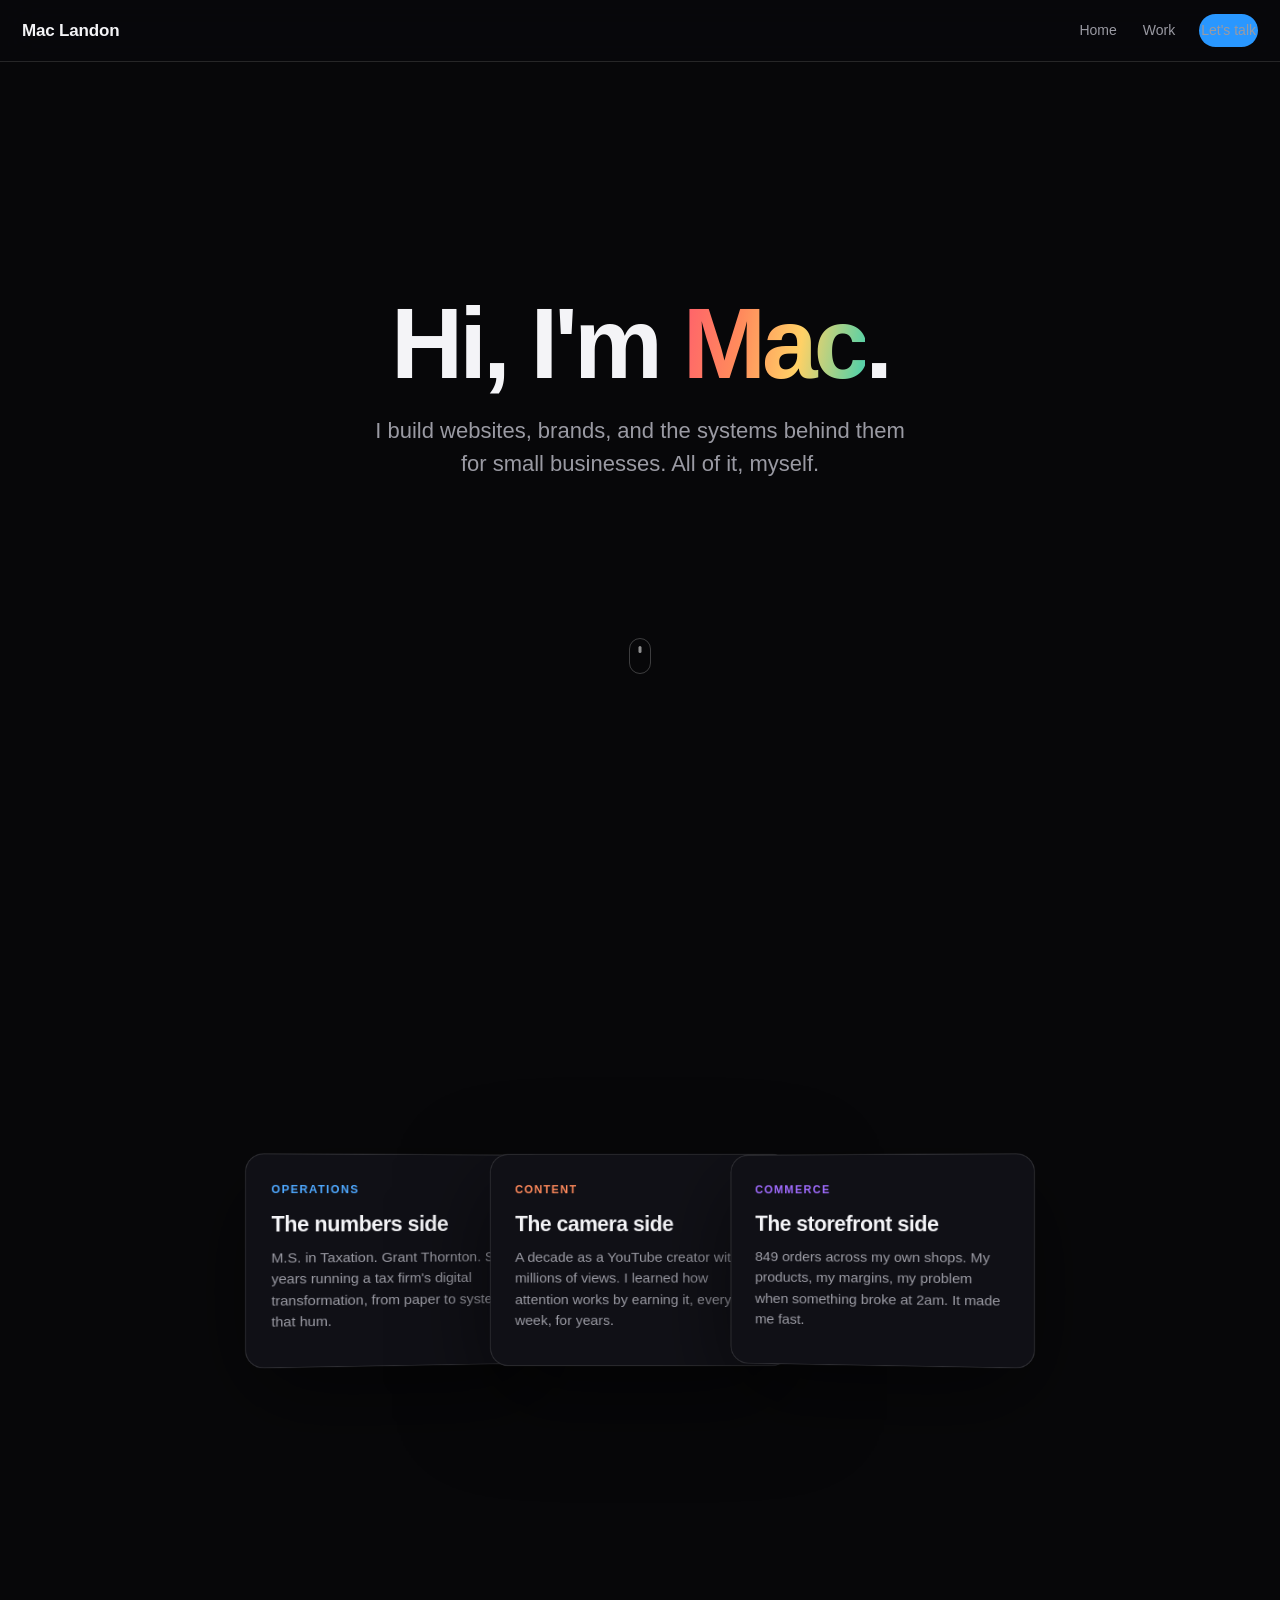
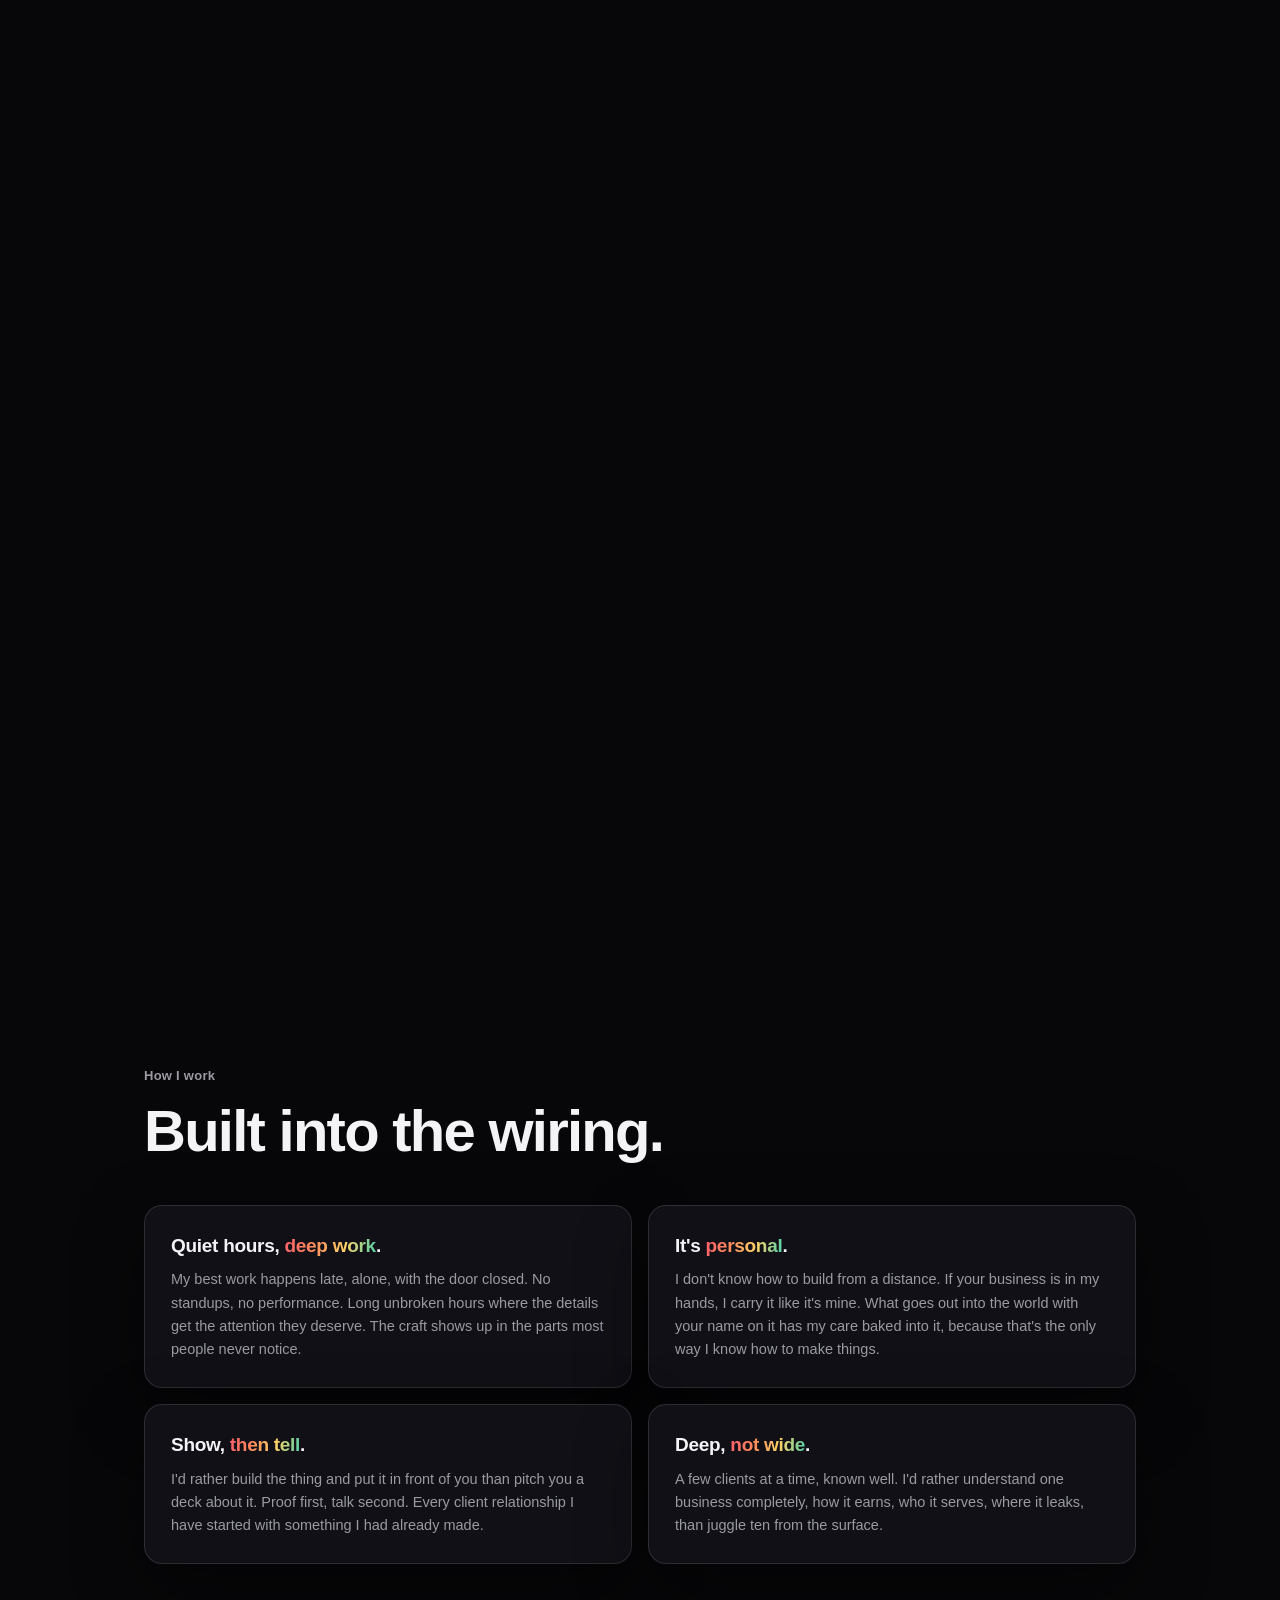
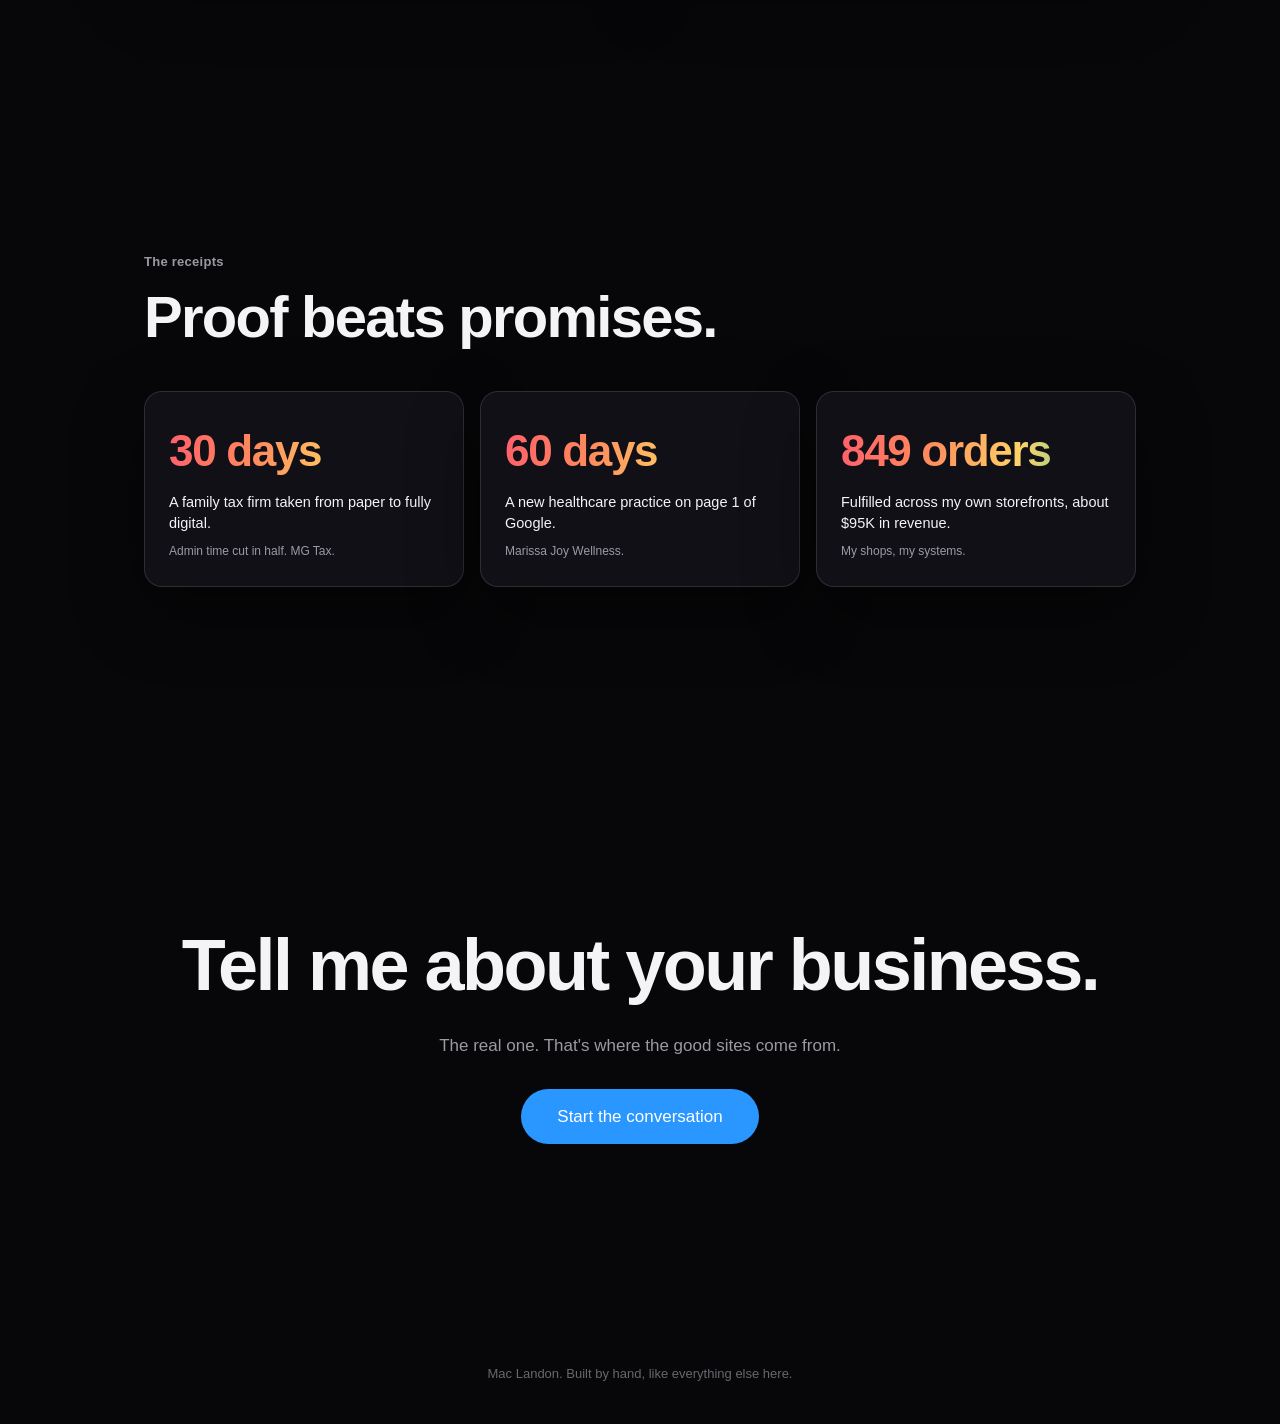
==== commit 8ead2fe2: "v9: intro zooms into the real site (Fraunces/DM Sans, iridescent pastel, real portrait); about morph" ====
--- a/about.html
+++ b/about.html
@@ -55,16 +55,19 @@
     opacity:0;will-change:transform,opacity,filter}
   .lanes3d{position:absolute;inset:30svh 0 6svh;display:flex;align-items:center;justify-content:center;
     perspective:1400px;perspective-origin:50% 40%}
-  .lane{position:absolute;width:min(300px,80vw);border-radius:18px;padding:26px 24px;
+  .lane{position:absolute;width:min(300px,80vw);min-height:212px;border-radius:18px;padding:26px 24px;
     background:#101016;border:1px solid var(--line);box-shadow:0 30px 90px rgba(0,0,0,.55);
-    will-change:transform,opacity,filter;text-align:left}
+    will-change:transform,opacity;text-align:left}
+  .lane>*{will-change:opacity}
   .lane .tag{font-size:11px;font-weight:700;letter-spacing:.12em;text-transform:uppercase;margin-bottom:10px;display:block}
   .lane h3{font-size:21px;font-weight:800;letter-spacing:-.02em;margin-bottom:8px}
   .lane p{font-size:14px;color:var(--mute);line-height:1.5}
   .lane.l1 .tag{color:#4ea8ff}.lane.l2 .tag{color:#ff8a5c}.lane.l3 .tag{color:#a06bff}
-  .merge{position:absolute;width:min(430px,86vw);border-radius:22px;padding:36px 30px;text-align:center;
-    background:#12121a;border:1px solid rgba(255,255,255,.2);
-    box-shadow:0 40px 120px rgba(90,120,255,.22);opacity:0;will-change:transform,opacity,filter}
+  .merge{position:absolute;width:min(430px,86vw);min-height:304px;border-radius:18px;padding:40px 32px;text-align:center;
+    display:flex;flex-direction:column;justify-content:center;
+    background:#101016;border:1px solid var(--line);
+    box-shadow:0 40px 120px rgba(90,120,255,.22);opacity:0;will-change:transform,opacity}
+  .merge>*{will-change:opacity}
   .merge h3{font-size:clamp(26px,4vw,38px);font-weight:800;letter-spacing:-.025em}
   .merge h3 em{font-style:normal;background:var(--rainbow);background-size:200% 100%;
     -webkit-background-clip:text;background-clip:text;color:transparent;animation:shimmer 9s linear infinite}
@@ -76,6 +79,14 @@
   .reveal{opacity:0;transform:translateY(38px);filter:blur(6px);
     transition:opacity .9s cubic-bezier(.2,.7,.2,1),transform .9s cubic-bezier(.2,.7,.2,1),filter .9s}
   .reveal.in{opacity:1;transform:none;filter:none}
+  .how{display:grid;grid-template-columns:repeat(2,1fr);gap:16px;margin-top:44px}
+  .how .h-card{border-radius:18px;padding:26px 26px;background:#101016;border:1px solid var(--line);
+    box-shadow:0 24px 70px rgba(0,0,0,.45)}
+  .how .h-card h4{font-size:19px;font-weight:800;letter-spacing:-.015em;margin-bottom:8px}
+  .how .h-card h4 em{font-style:normal;background:var(--rainbow);background-size:200% 100%;
+    -webkit-background-clip:text;background-clip:text;color:transparent;animation:shimmer 9s linear infinite}
+  .how .h-card p{font-size:14.5px;color:var(--mute);line-height:1.6}
+  @media(max-width:760px){.how{grid-template-columns:1fr;gap:10px}}
   .stats{display:grid;grid-template-columns:repeat(3,1fr);gap:16px;margin-top:44px}
   .stat{border-radius:18px;padding:26px 24px;background:#101016;border:1px solid var(--line);
     box-shadow:0 24px 70px rgba(0,0,0,.45)}
@@ -136,10 +147,23 @@
         <p>849 orders across my own shops. My products, my margins, my problem when something broke at 2am. It made me fast.</p>
       </div>
       <div class="merge" id="merge">
-        <h3>The <em>translator</em>.</h3>
-        <p>Between your business and the tools that grow it. I understand both sides because I have lived both sides.</p>
+        <h3>One person. <em>All three.</em></h3>
+        <p>Your numbers, your story, your store. I run all three at once, so nothing gets built in a silo.</p>
       </div>
     </div>
+  </div>
+</section>
+
+<section class="band">
+  <div class="reveal">
+    <div class="k">How I work</div>
+    <h2>Built into the wiring.</h2>
+  </div>
+  <div class="how">
+    <div class="h-card reveal"><h4>Quiet hours, <em>deep work</em>.</h4><p>My best work happens late, alone, with the door closed. No standups, no performance. Long unbroken hours where the details get the attention they deserve. The craft shows up in the parts most people never notice.</p></div>
+    <div class="h-card reveal"><h4>It's <em>personal</em>.</h4><p>I don't know how to build from a distance. If your business is in my hands, I carry it like it's mine. What goes out into the world with your name on it has my care baked into it, because that's the only way I know how to make things.</p></div>
+    <div class="h-card reveal"><h4>Show, <em>then tell</em>.</h4><p>I'd rather build the thing and put it in front of you than pitch you a deck about it. Proof first, talk second. Every client relationship I have started with something I had already made.</p></div>
+    <div class="h-card reveal"><h4>Deep, <em>not wide</em>.</h4><p>A few clients at a time, known well. I'd rather understand one business completely, how it earns, who it serves, where it leaks, than juggle ten from the surface.</p></div>
   </div>
 </section>
 
@@ -182,20 +206,30 @@
   const ltotal=lanes.offsetHeight-innerHeight;
   lt=clamp(-lanes.getBoundingClientRect().top/(ltotal||1),0,1);
   lp+=(lt-lp)*(reduce?1:0.09);
-  const conv=sstep(0.08,0.55,lp), fold=sstep(0.58,0.72,lp), mIn=sstep(0.66,0.82,lp);
+  /* MORPH: converge to exact overlap -> grow together into the merge box's
+     geometry -> invisible swap (identical rectangles) -> new words fade in.
+     One continuous box, no fade-out/fade-in. */
+  const conv=sstep(0.08,0.52,lp);          /* cards travel to dead center */
+  const grow=sstep(0.55,0.72,lp);          /* the box grows to merge size */
+  const txtOut=sstep(0.55,0.65,lp);        /* lane words leave early */
+  const swap=sstep(0.705,0.755,lp);        /* box swap while shapes match */
+  const txtIn=sstep(0.76,0.86,lp);         /* merge words arrive */
+  const growScale=lerp(1,430/300,grow);
   const spreadX=mobile()?0:34, spreadY=mobile()?30:0;
   const setLane=(el,dir,rot)=>{
     const x=dir*spreadX*(1-conv), y=dir*spreadY*(1-conv);
     const ry=mobile()?0:rot*(1-conv);
-    el.style.transform='translate3d(calc('+x+'vw + '+(conv*dir*10)+'px), calc('+y+'vh + '+(conv*dir*4)+'px),0) rotateY('+ry+'deg) scale('+lerp(1,0.94,fold)+')';
-    el.style.opacity=(1-fold).toFixed(3);
-    el.style.filter='blur('+(fold*6)+'px)';
-    el.style.visibility=fold>=1?'hidden':'visible';
+    el.style.transform='translate3d('+x+'vw,'+y+'vh,0) rotateY('+ry+'deg) scale('+growScale+')';
+    el.style.opacity=(1-swap).toFixed(3);
+    el.style.visibility=swap>=1?'hidden':'visible';
+    for(const kid of el.children)kid.style.opacity=(1-txtOut).toFixed(3);
   };
   setLane(l1,-1,16); setLane(l2,0,0); setLane(l3,1,-16);
-  merge.style.opacity=mIn;
-  merge.style.transform='scale('+lerp(0.86,1,mIn)+') translateY('+((1-mIn)*30)+'px)';
-  merge.style.filter='blur('+((1-mIn)*8)+'px)';
+  /* merge tracks the exact same rectangle the lanes grew into */
+  merge.style.opacity=swap;
+  merge.style.transform='scale('+(growScale*300/430)+')';
+  merge.style.visibility=swap<=0?'hidden':'visible';
+  for(const kid of merge.children)kid.style.opacity=txtIn;
   const centers=[0.16,0.5], half=0.13, zmax=mobile()?200:420;
   lcaps.forEach((c,i)=>{
     let t=clamp((lp-centers[i])/half,-1.35,1.35);
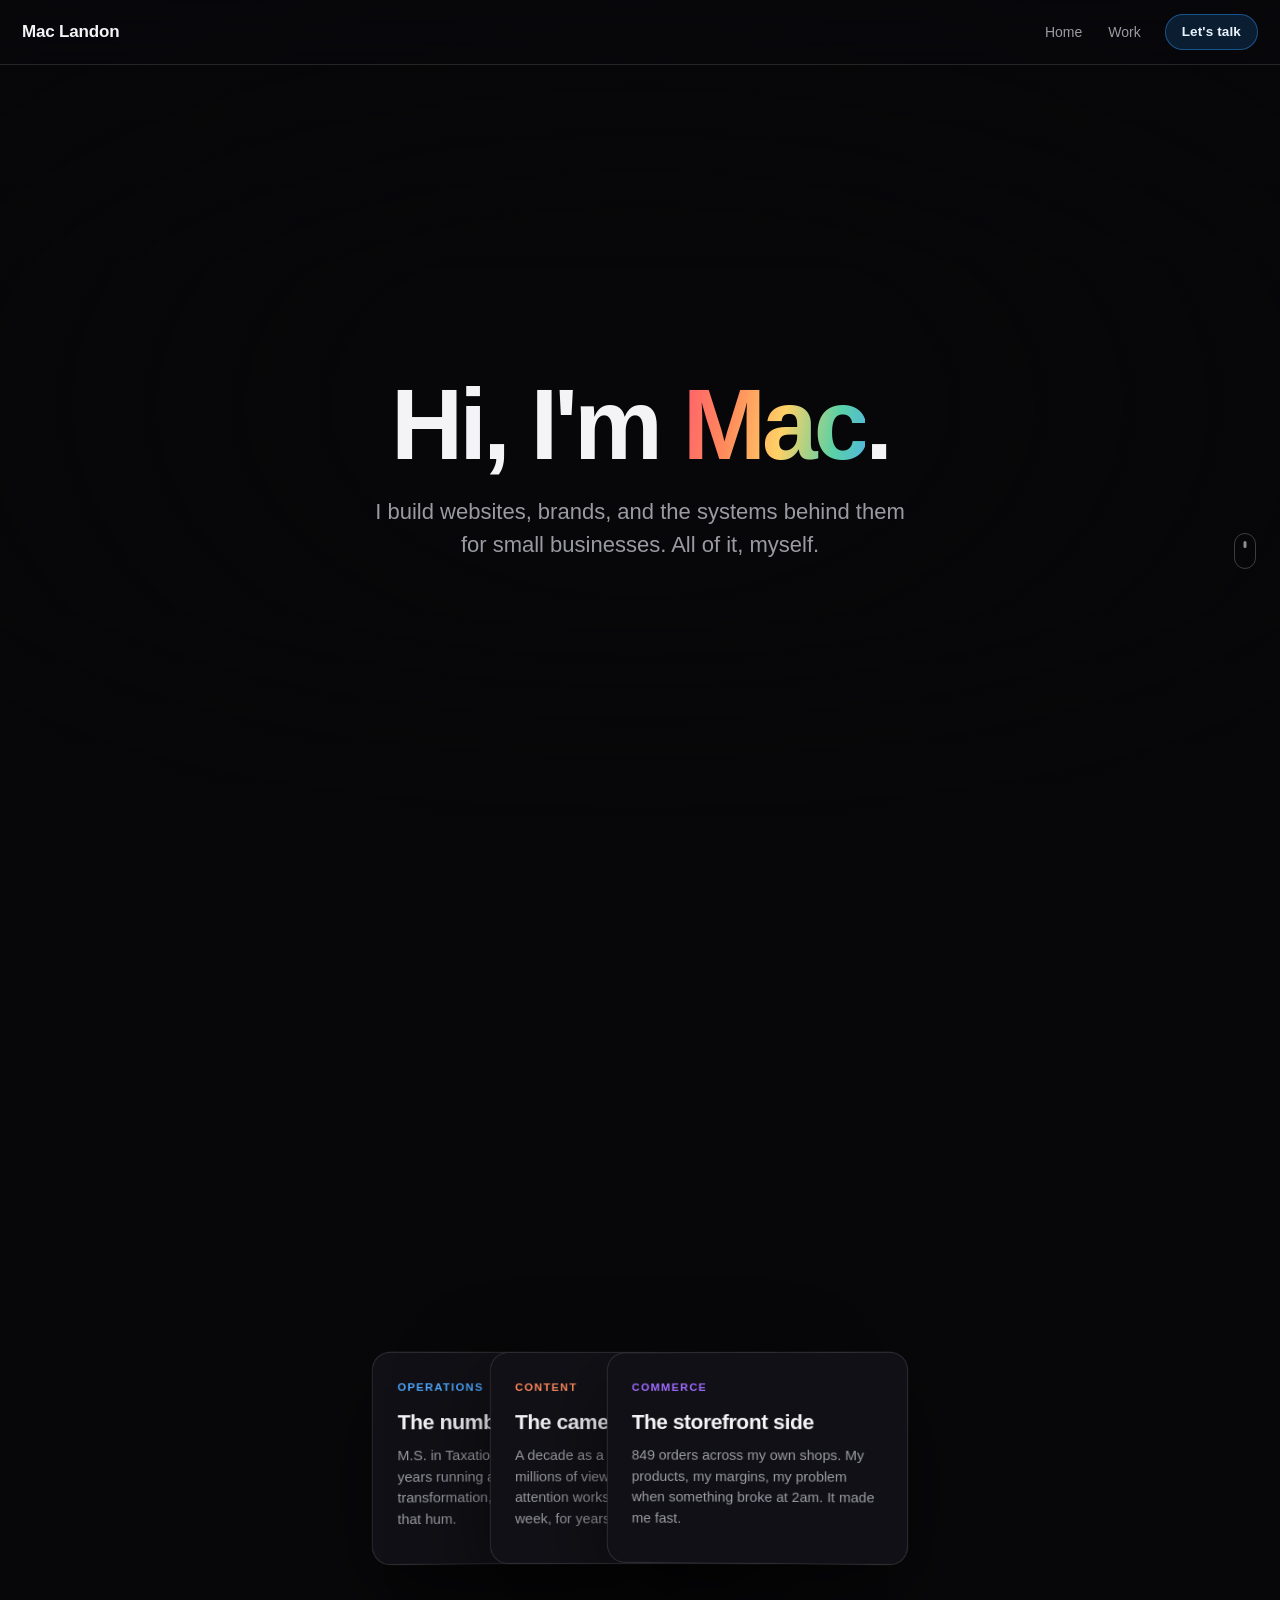
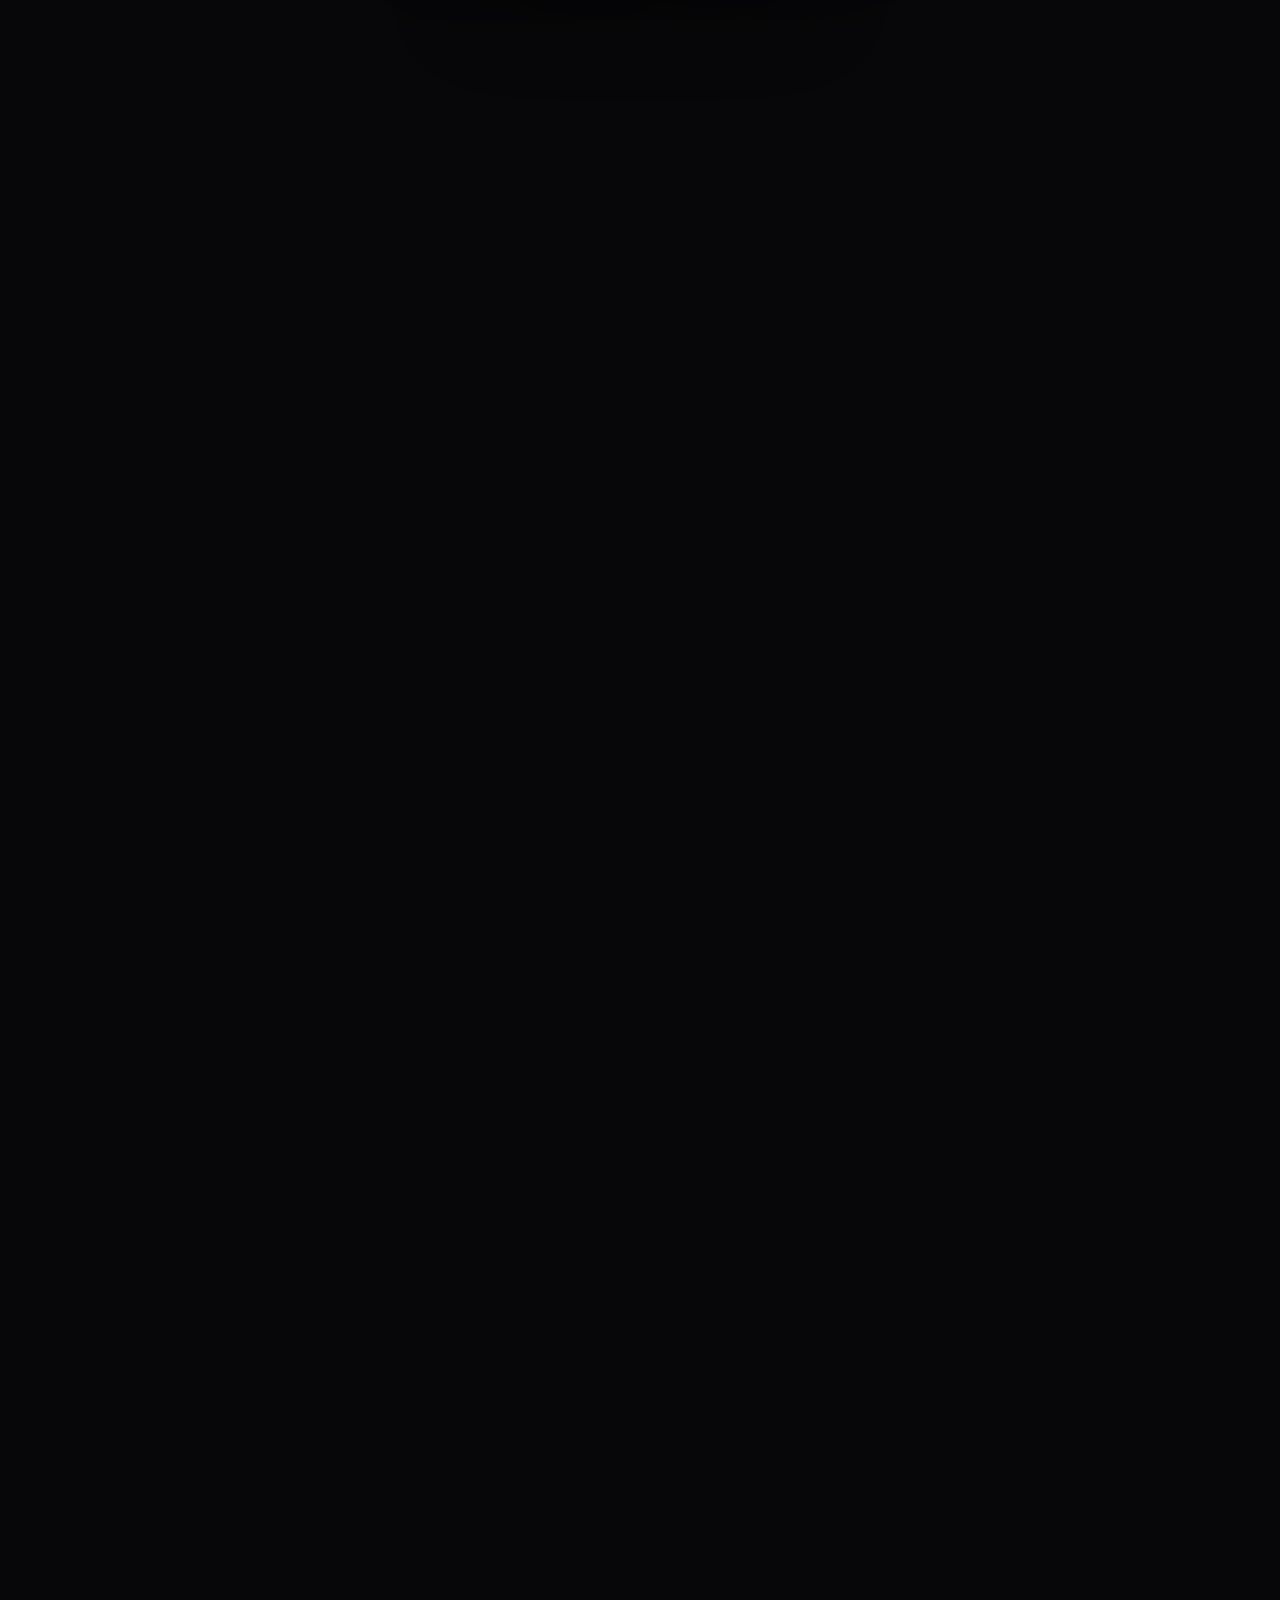
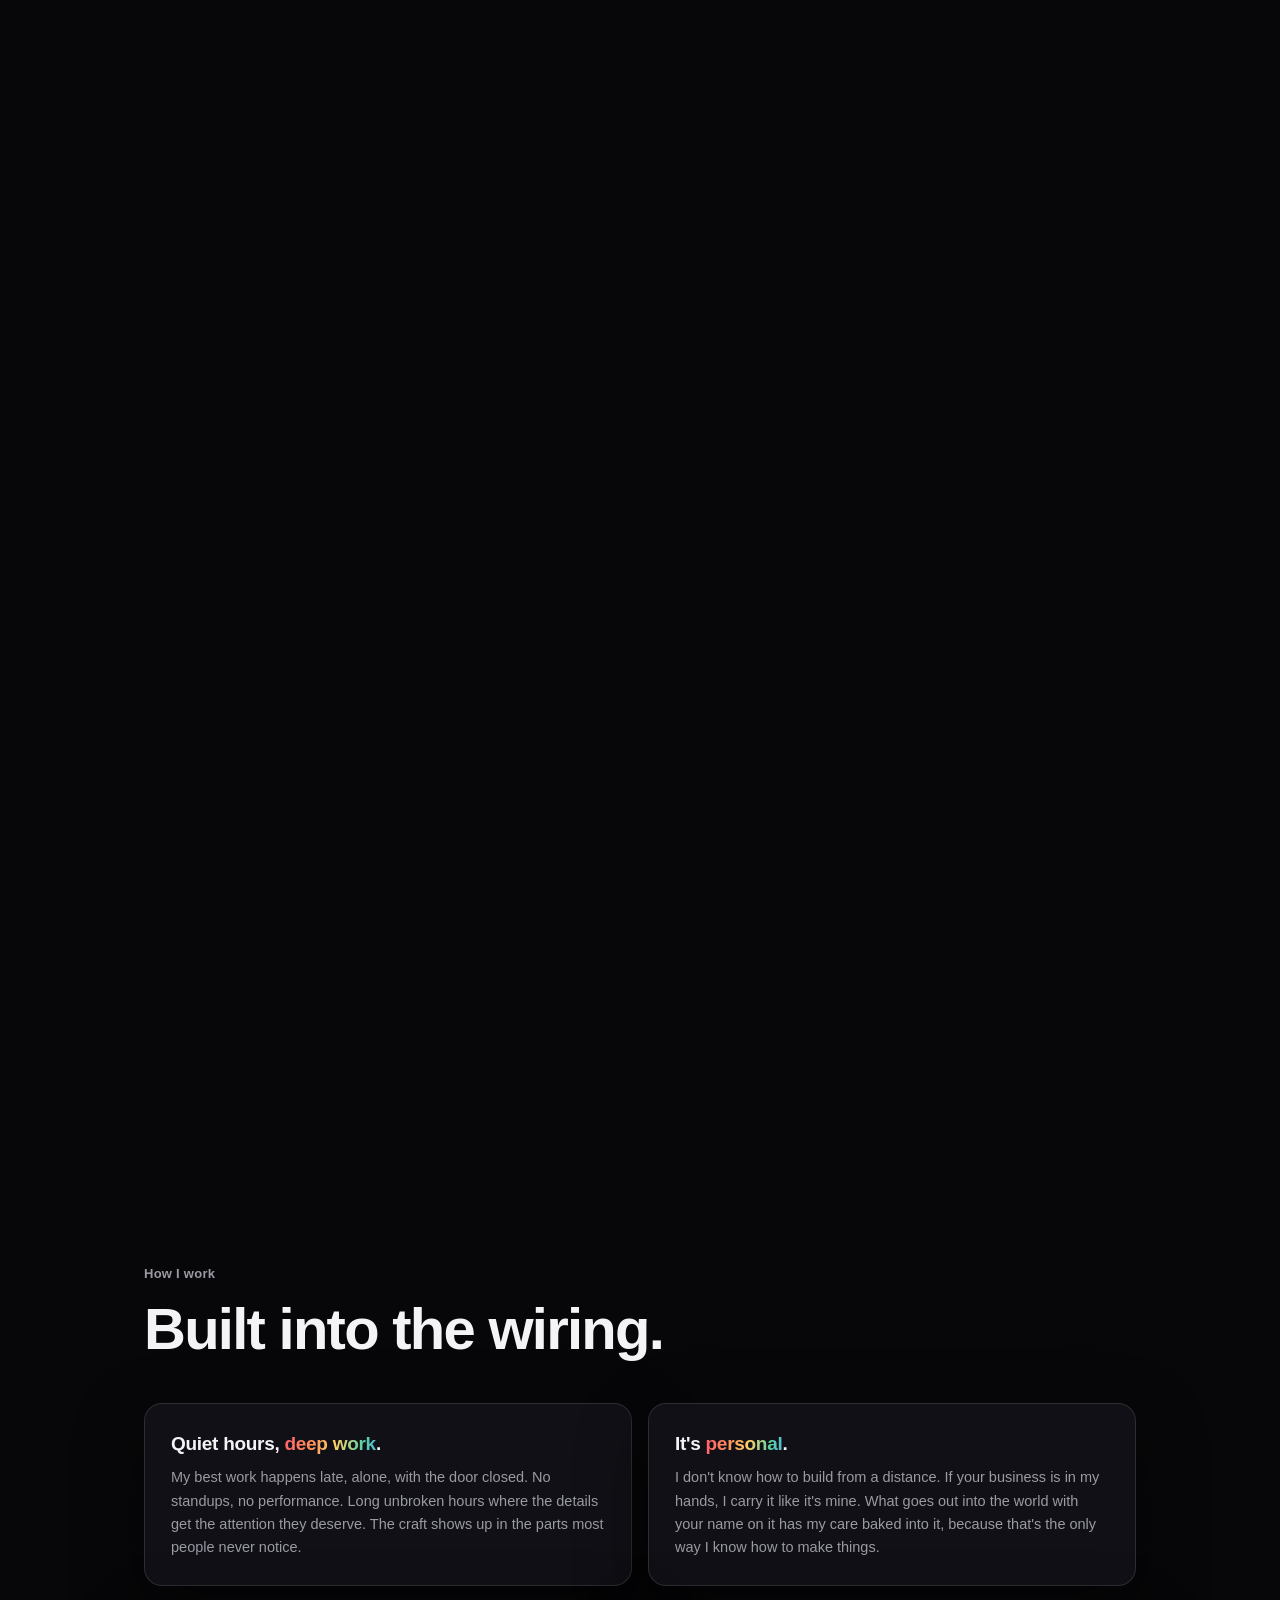
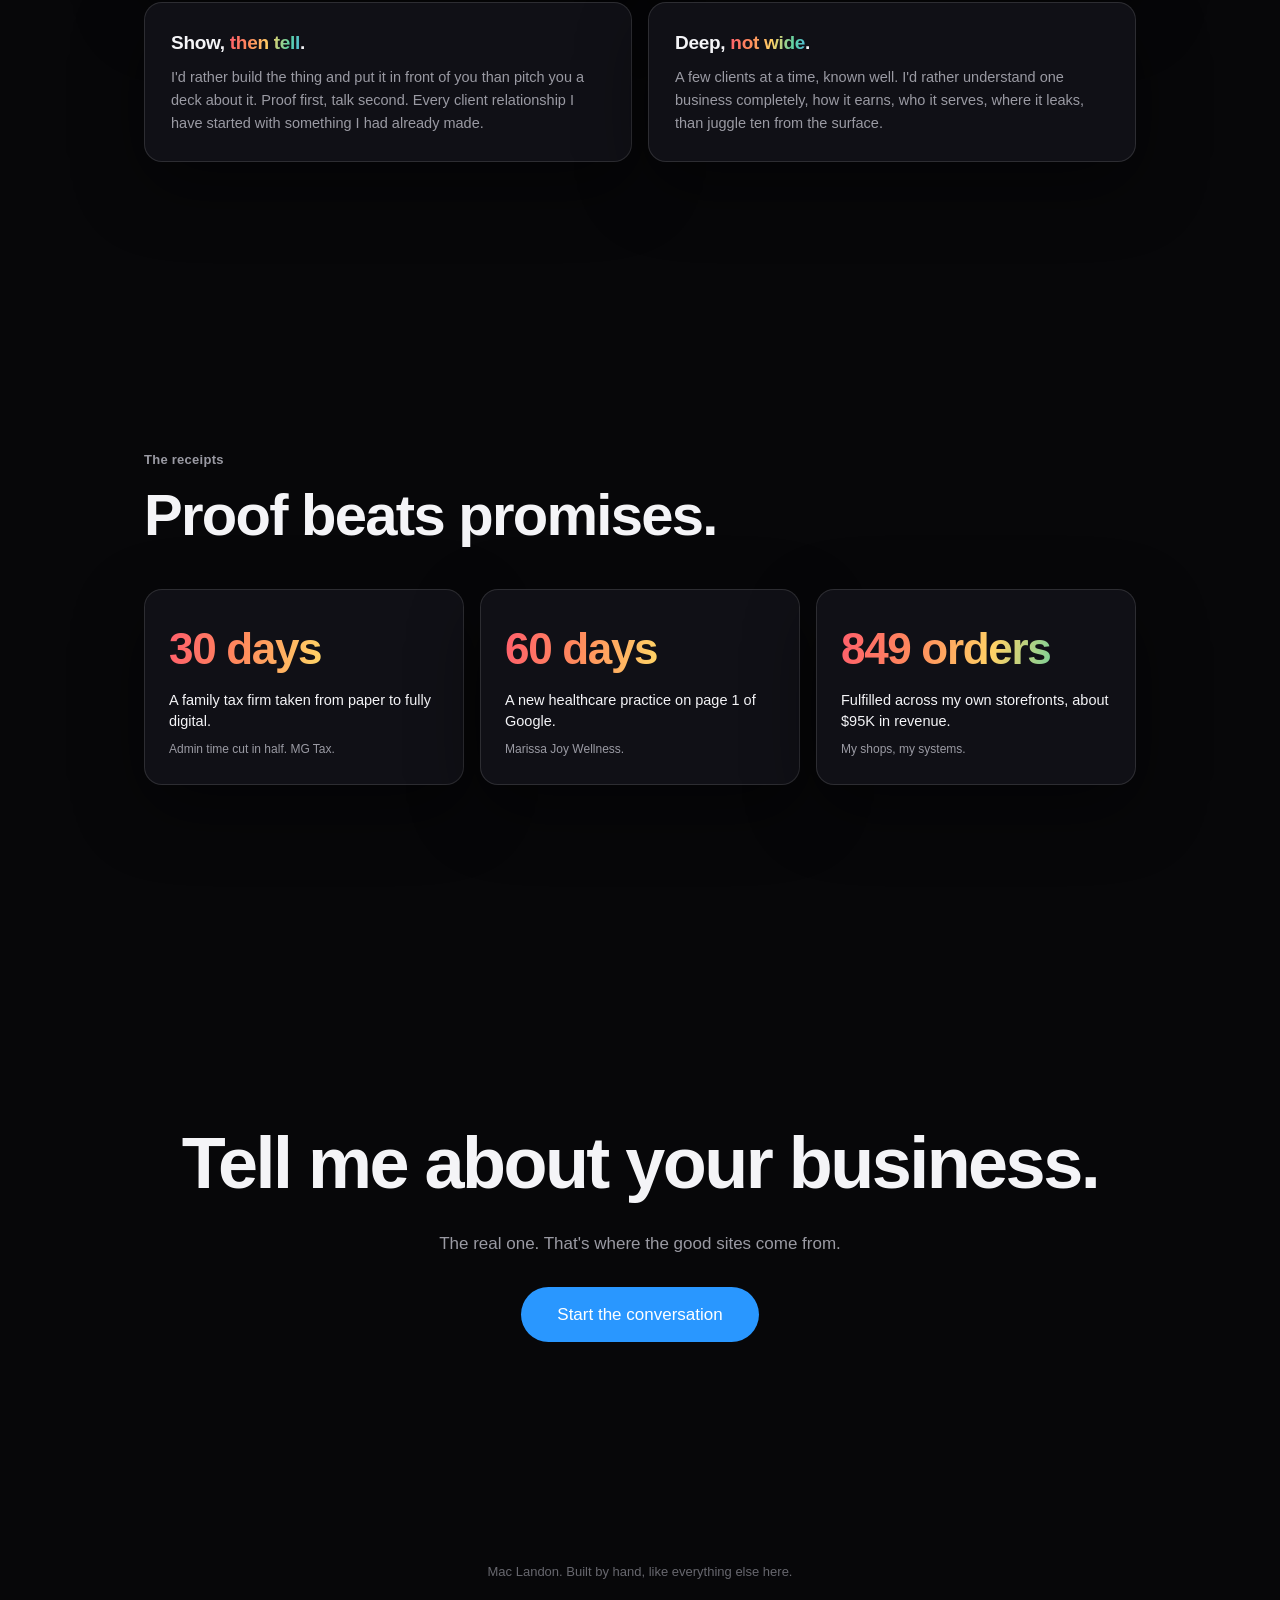
==== commit 6a46c6a6: "snap-to-beat, seamless gradient loop, nav pill fix, shared-element morph into the site, subway video" ====
--- a/about.html
+++ b/about.html
@@ -14,7 +14,7 @@
   :root{
     --ink:#f4f4f7;--mute:#9a9aa3;--line:rgba(255,255,255,.12);
     --accent:#2997ff;
-    --rainbow:linear-gradient(100deg,#ff5e6c,#ff8a5c,#ffd166,#5ad1a5,#4ea8ff,#a06bff,#ff6bd6);
+    --rainbow:linear-gradient(100deg,#ff5e6c,#ff8a5c,#ffd166,#5ad1a5,#4ea8ff,#a06bff,#ff6bd6,#ff5e6c);
     --maxw:1040px;
   }
   *{margin:0;padding:0;box-sizing:border-box}
@@ -29,11 +29,20 @@
   .nav .links{display:flex;gap:22px;align-items:center;font-size:14px}
   .nav .links a{color:var(--mute);text-decoration:none;padding:6px 2px}
   .nav .links a:hover{color:var(--ink)}
-  .nav .pill{background:var(--accent);color:#fff;padding:7px 16px;border-radius:980px;font-weight:500}
+  .nav .links a.pill{background:rgba(41,151,255,.16);border:1px solid rgba(41,151,255,.45);color:#eaf3ff;
+    padding:7px 16px;border-radius:980px;font-weight:600;font-size:13.5px;letter-spacing:.01em;
+    transition:background .25s,border-color .25s}
+  .nav .links a.pill:hover{background:rgba(41,151,255,.32);border-color:rgba(41,151,255,.7);color:#fff}
   @media(max-width:640px){.nav .links a.hide-m{display:none}}
 
-  .hero{min-height:78svh;display:flex;flex-direction:column;align-items:center;justify-content:center;
-    text-align:center;padding:110px 24px 40px;position:relative}
+  .hero{min-height:100svh;display:flex;flex-direction:column;align-items:center;justify-content:center;
+    text-align:center;padding:110px 24px 40px;position:relative;overflow:hidden}
+  .herovid{position:absolute;inset:0;width:100%;height:100%;object-fit:cover;z-index:0;
+    opacity:.14;filter:saturate(.7) contrast(1.05)}
+  .hero::after{content:"";position:absolute;inset:0;z-index:1;
+    background:radial-gradient(80% 70% at 50% 45%,transparent 30%,rgba(7,7,9,.88) 82%),
+               linear-gradient(180deg,rgba(7,7,9,.55),transparent 30%,transparent 68%,#070709)}
+  .hero h1,.hero p,.hero .cue{position:relative;z-index:2}
   .hero h1{font-size:clamp(42px,8vw,100px);font-weight:800;letter-spacing:-.04em;line-height:1.02}
   .hero h1 em{font-style:normal;background:var(--rainbow);background-size:200% 100%;
     -webkit-background-clip:text;background-clip:text;color:transparent;animation:shimmer 9s linear infinite}
@@ -119,6 +128,7 @@
 </nav>
 
 <header class="hero">
+  <video class="herovid" autoplay muted loop playsinline src="assets/subway.mp4"></video>
   <h1>Hi, I'm <em>Mac</em>.</h1>
   <p>I build websites, brands, and the systems behind them for small businesses. All of it, myself.</p>
   <div class="cue"></div>
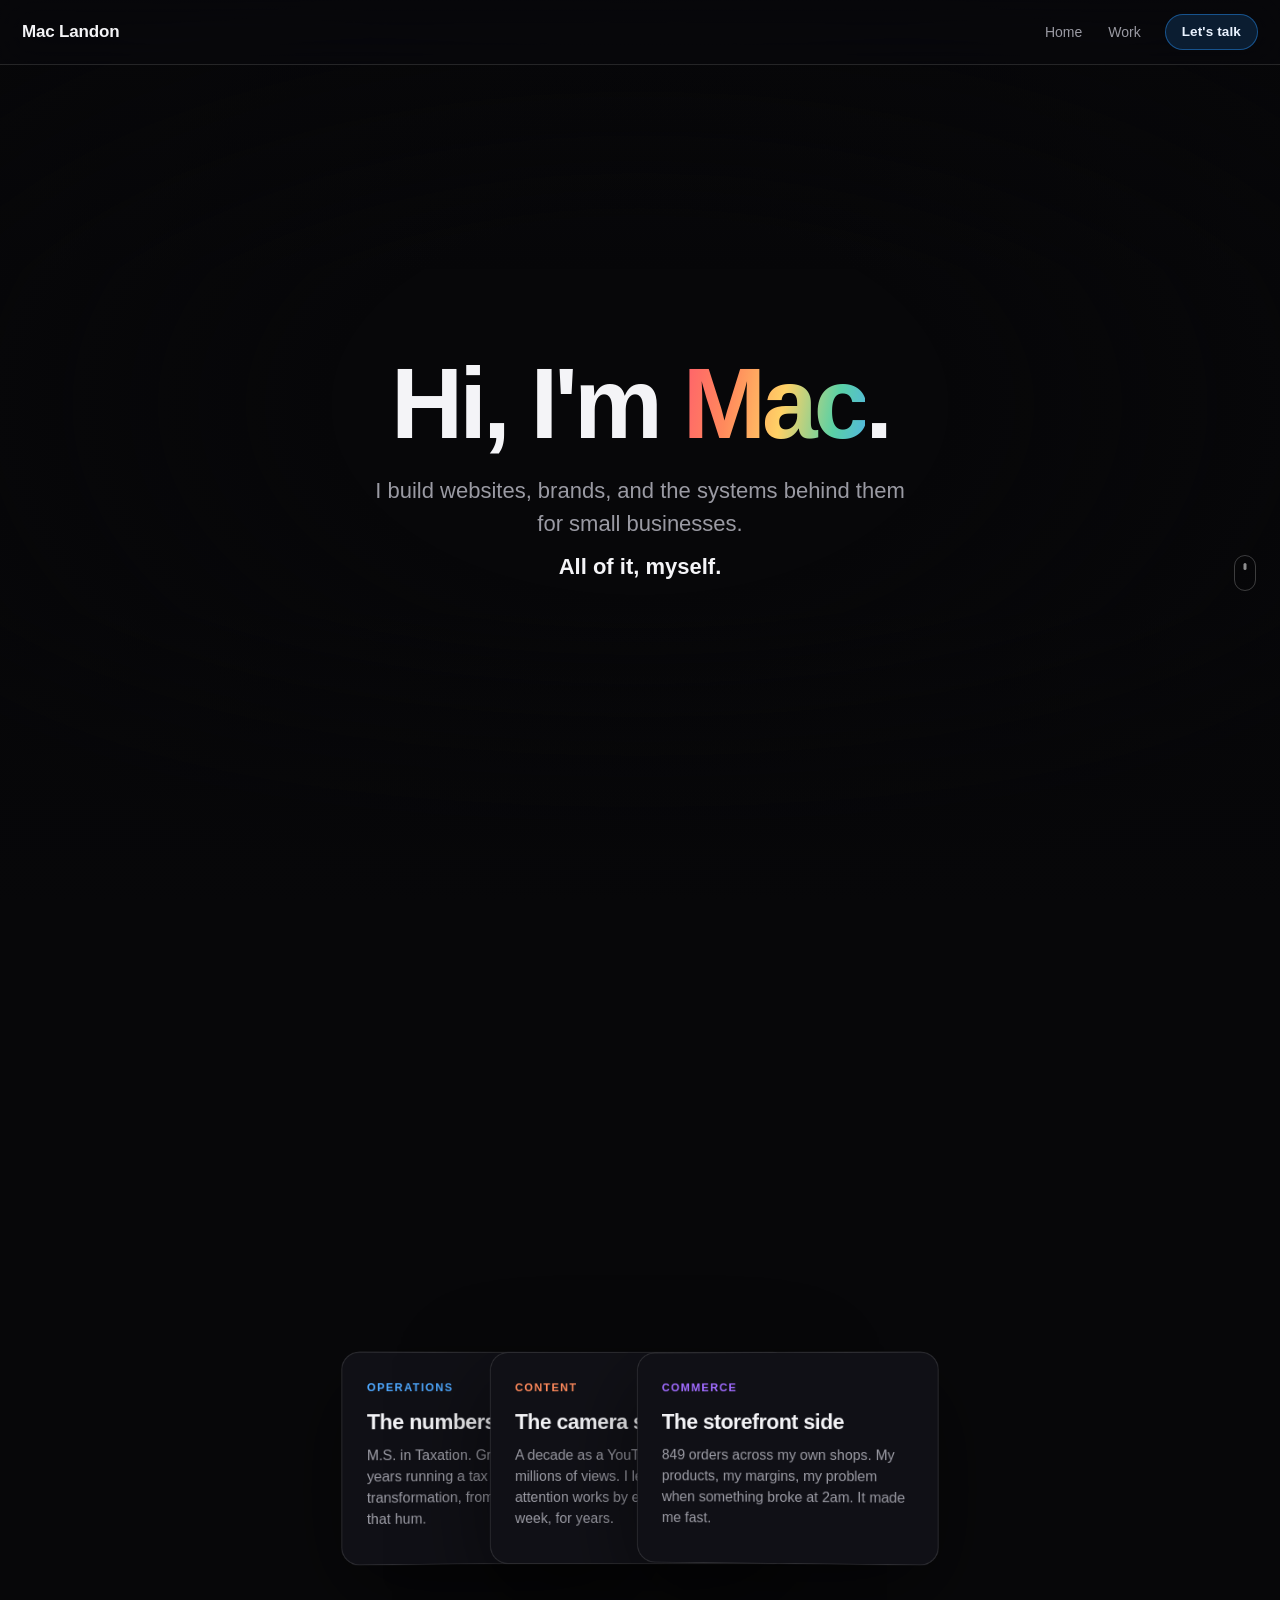
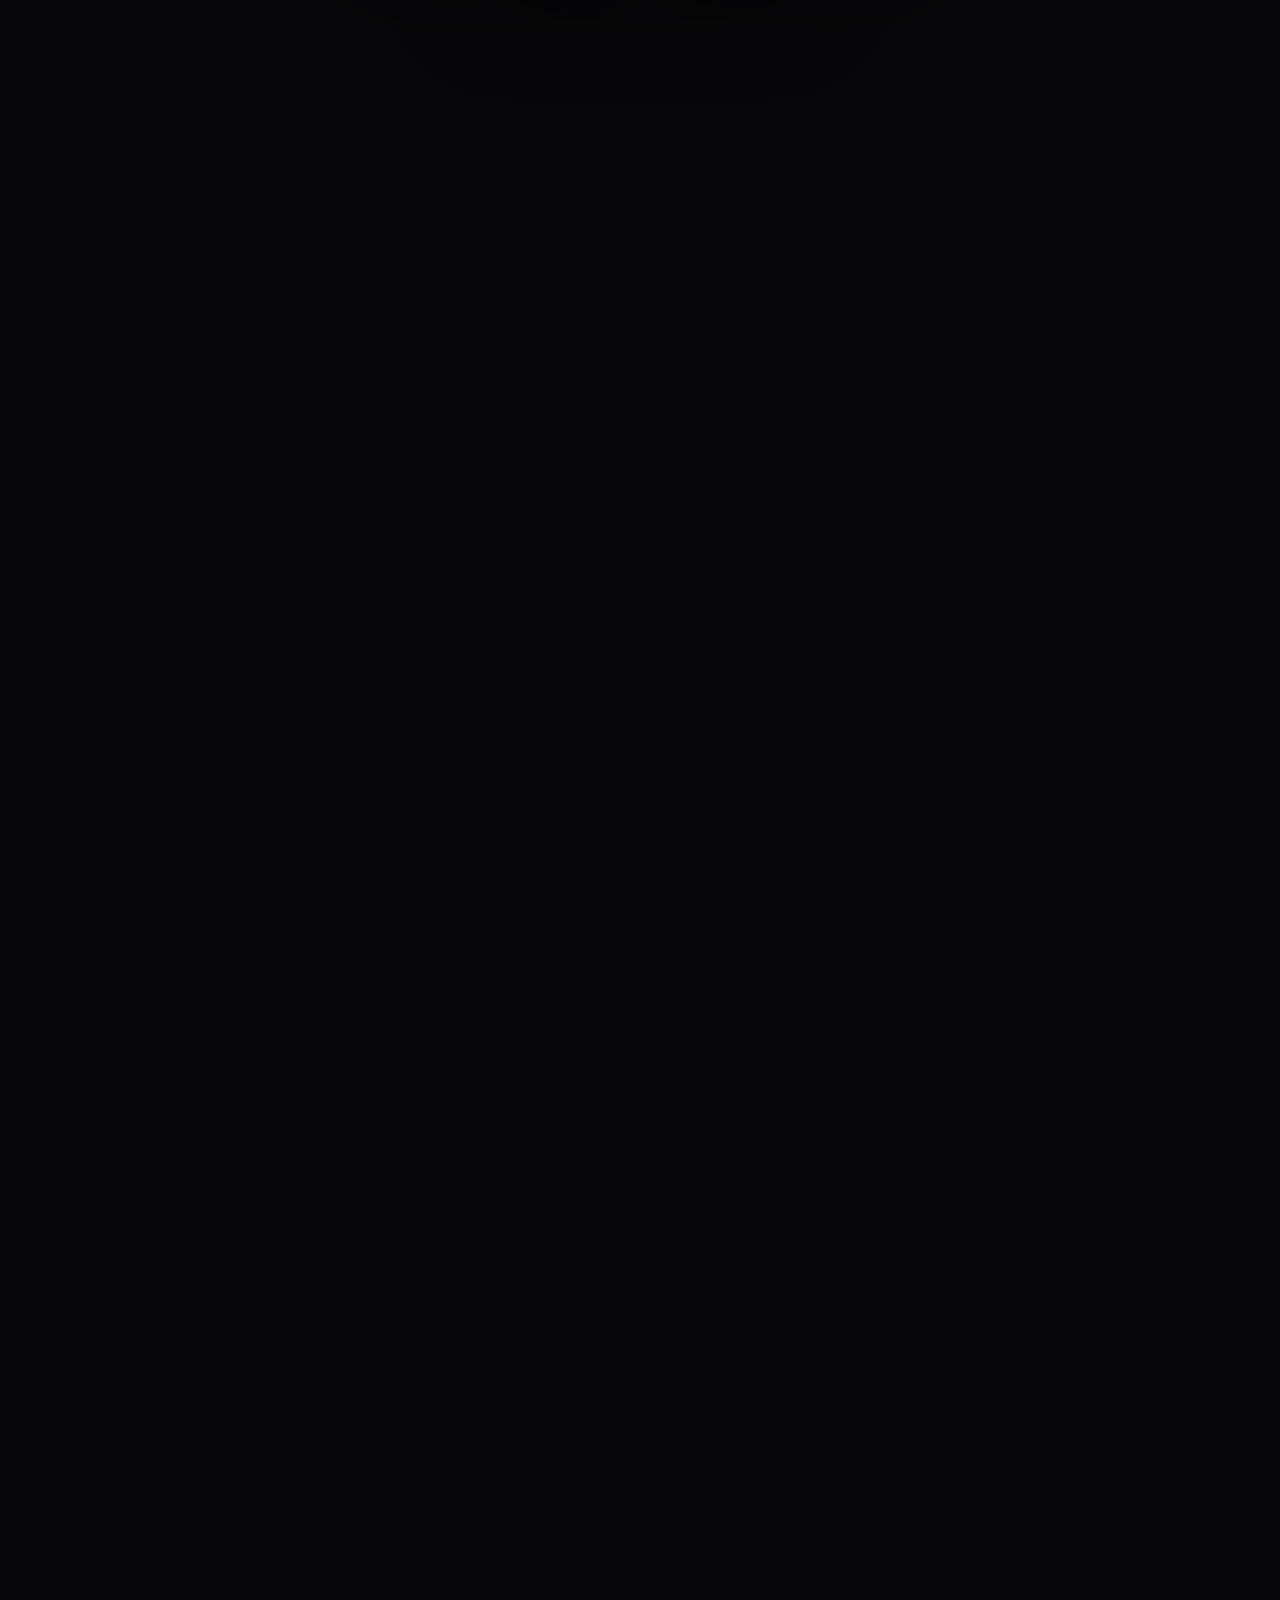
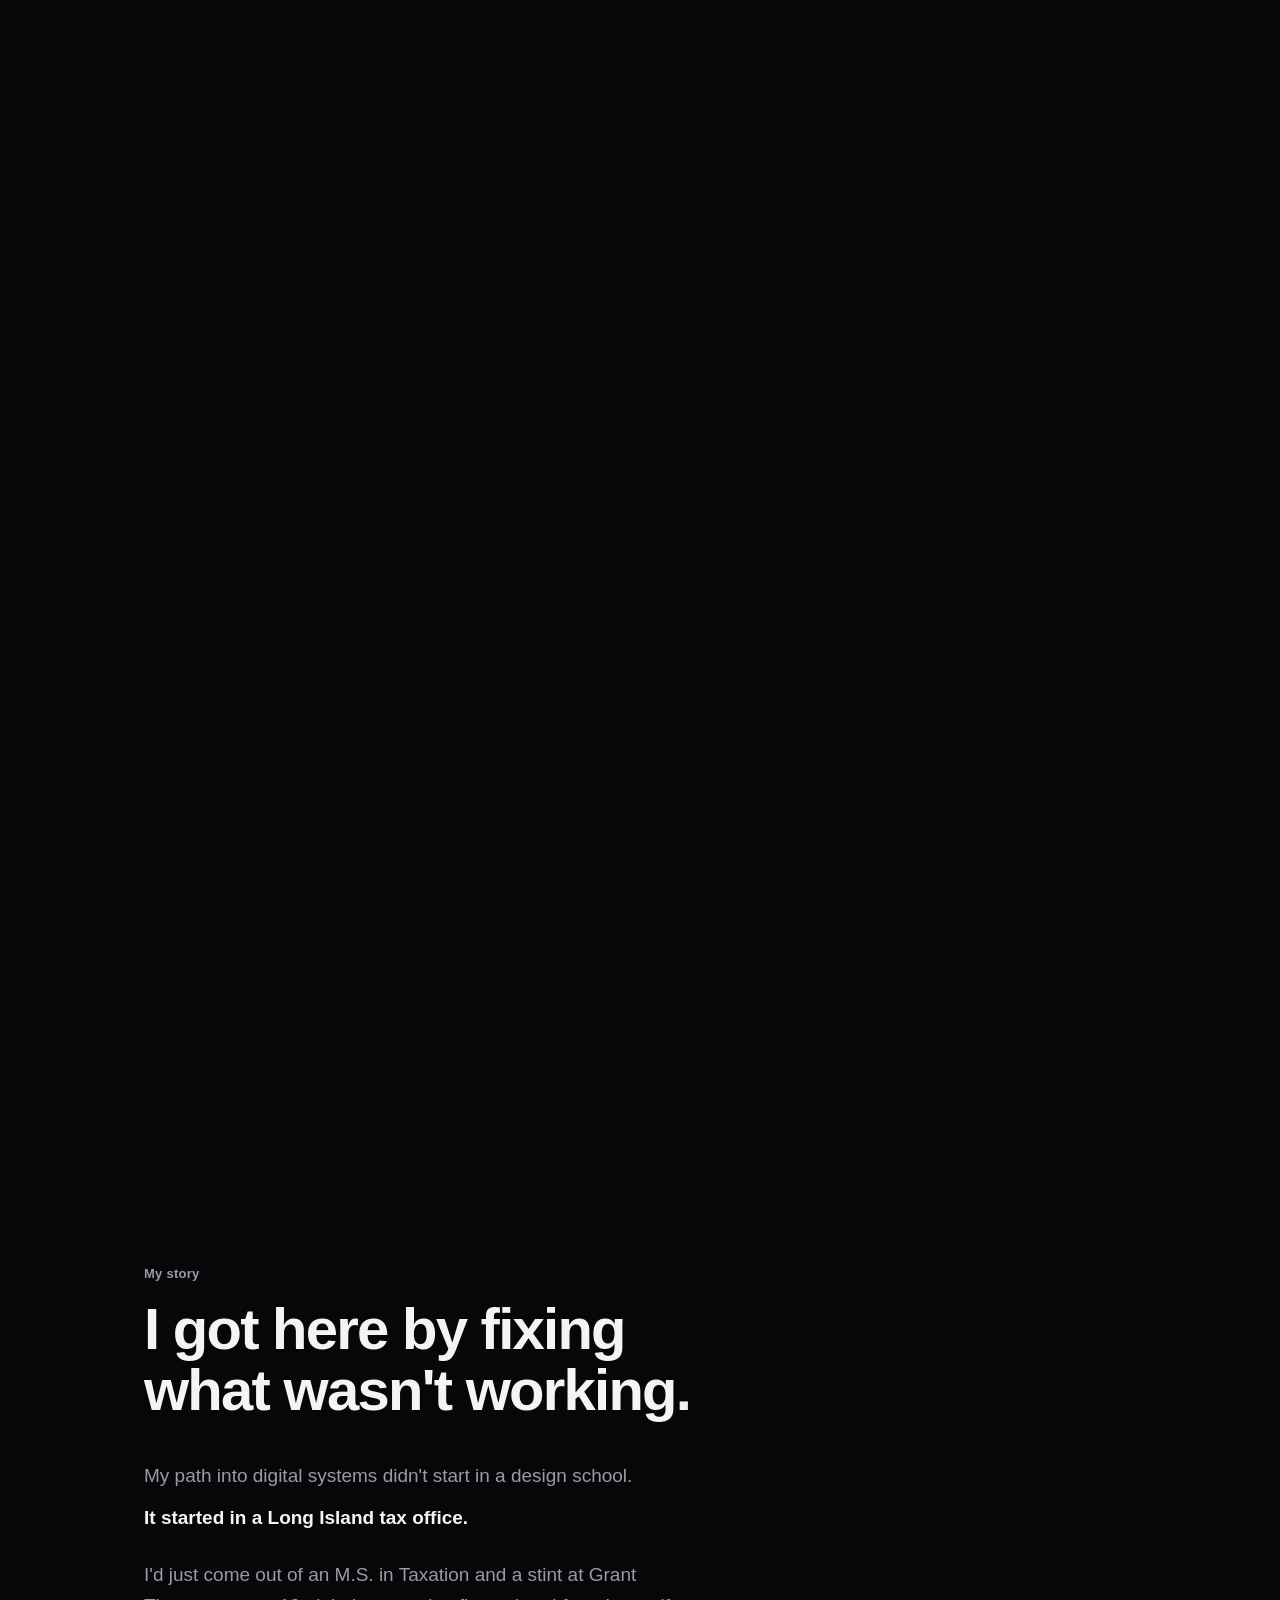
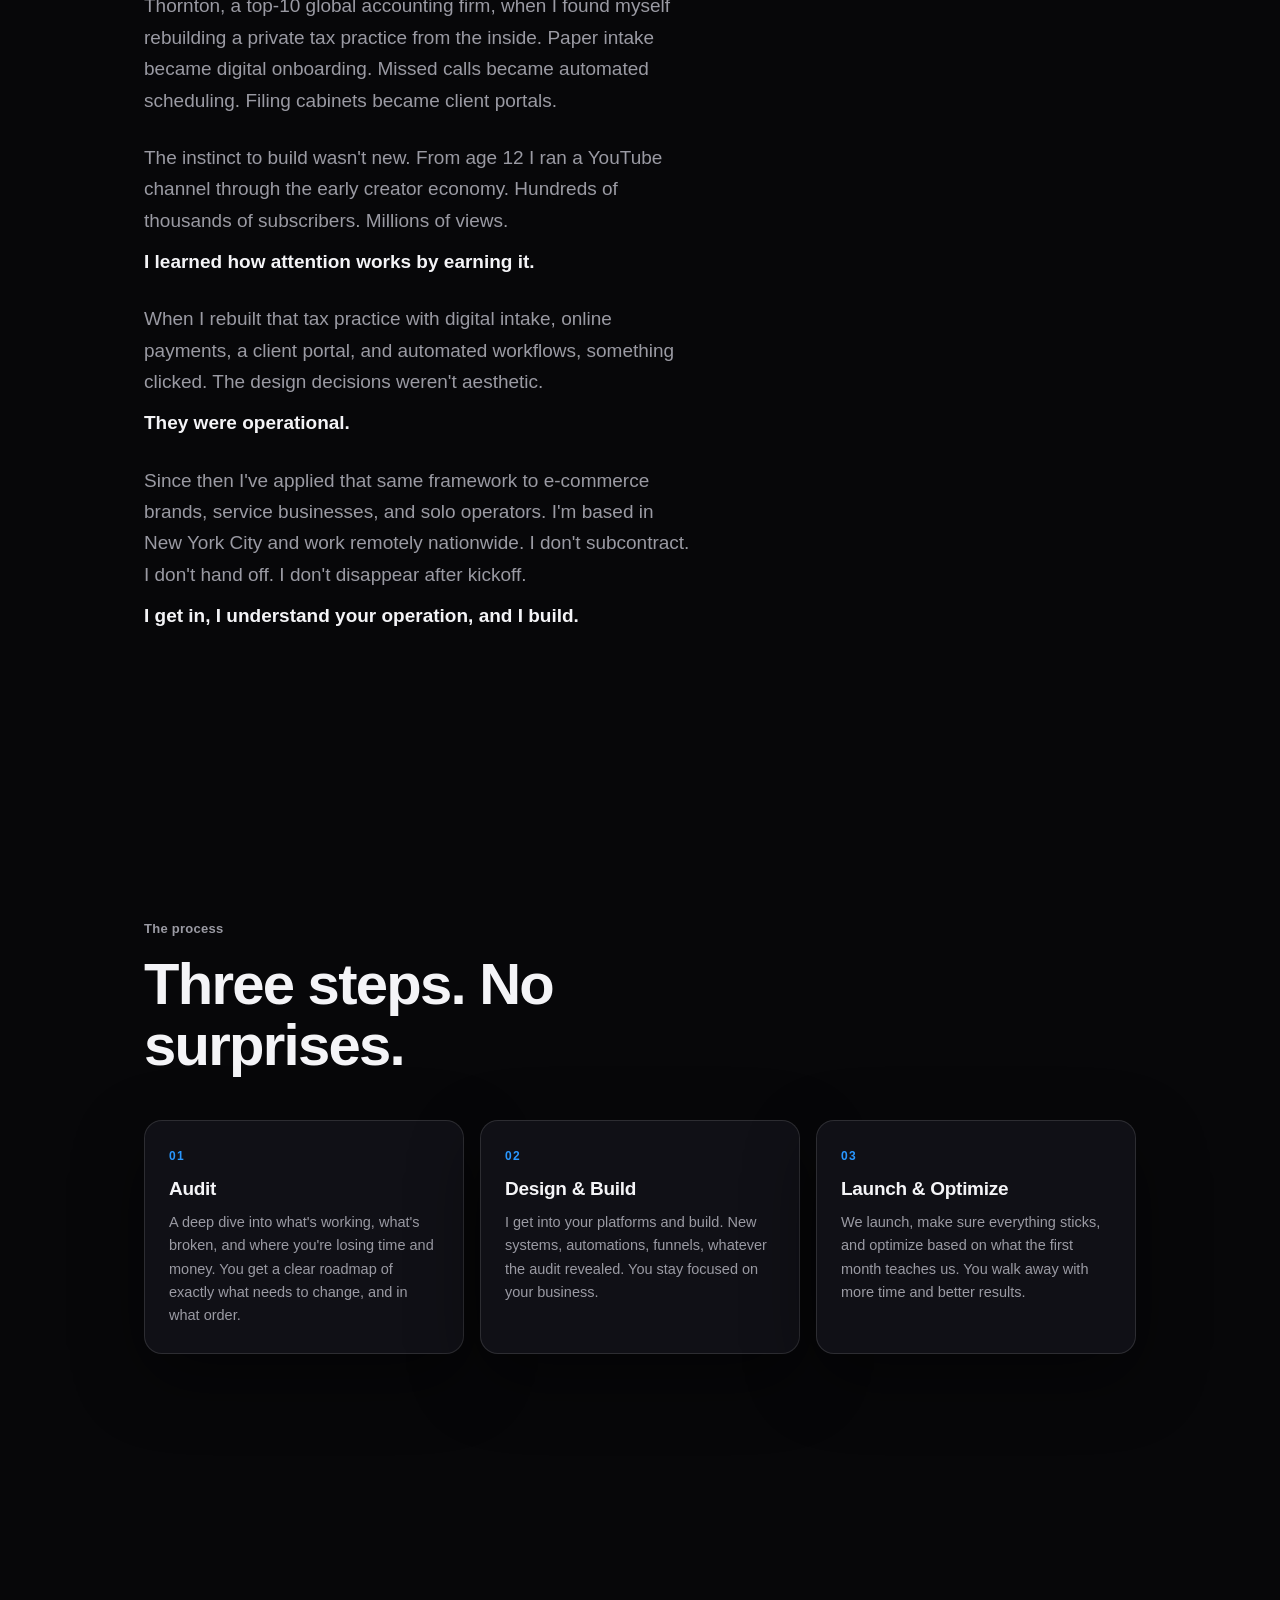
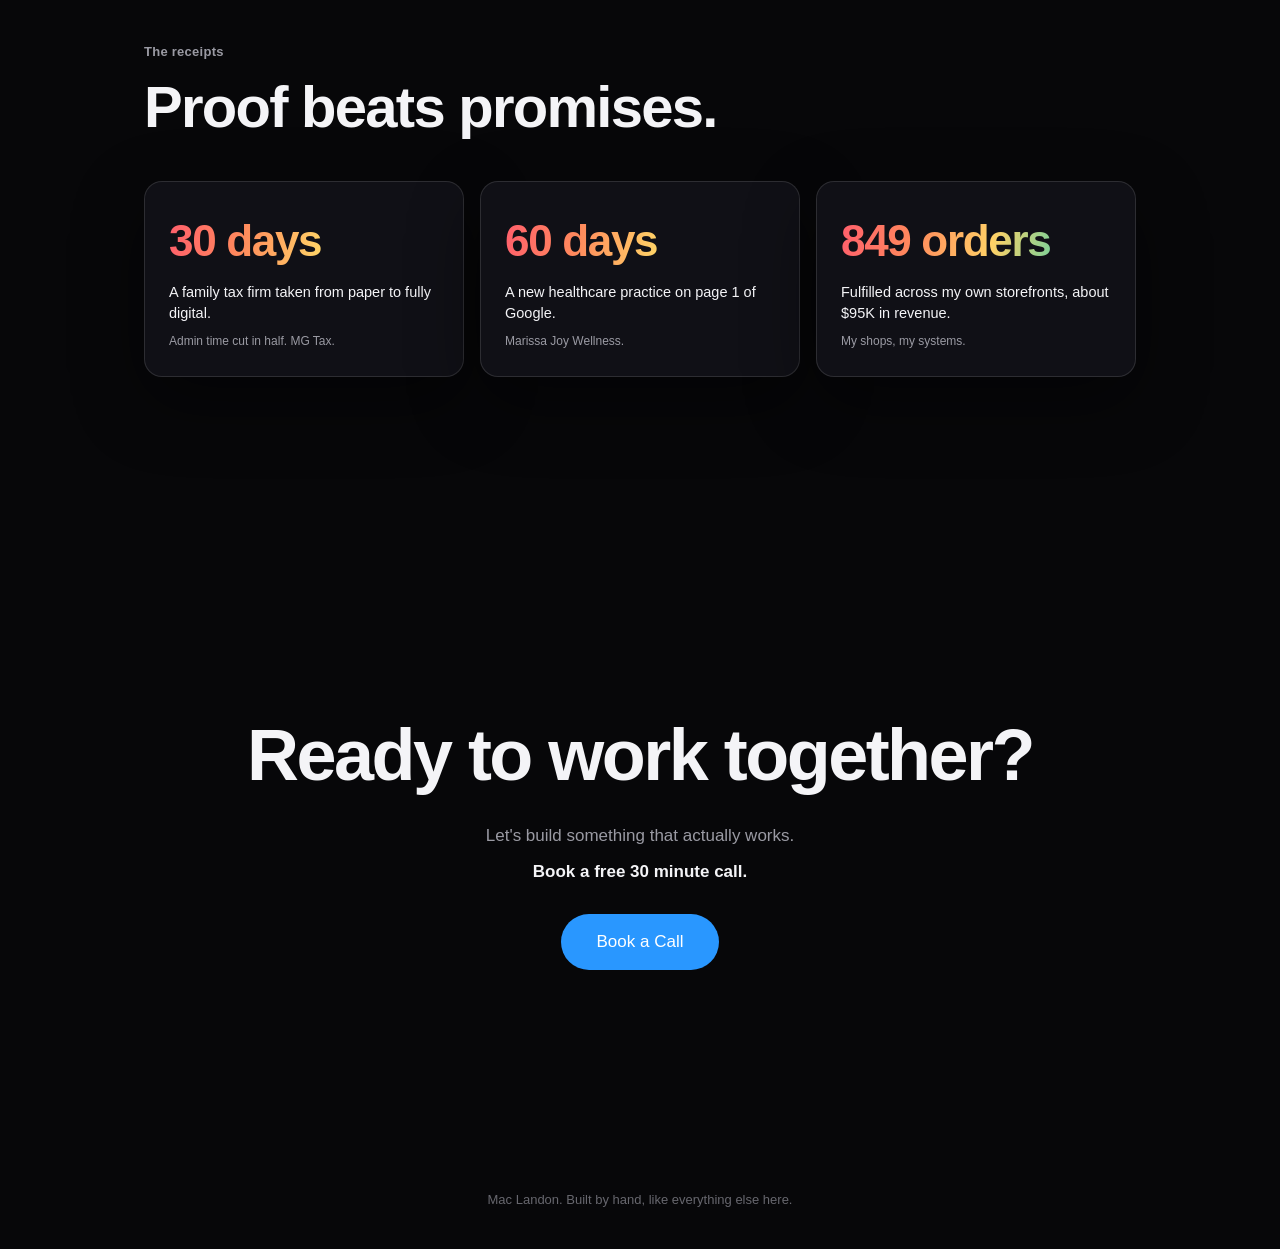
==== commit 84d82084: "real site as the landing (iframe swap), facilitating snap, subway framing, about story/process porte" ====
--- a/about.html
+++ b/about.html
@@ -37,8 +37,8 @@
 
   .hero{min-height:100svh;display:flex;flex-direction:column;align-items:center;justify-content:center;
     text-align:center;padding:110px 24px 40px;position:relative;overflow:hidden}
-  .herovid{position:absolute;inset:0;width:100%;height:100%;object-fit:cover;z-index:0;
-    opacity:.14;filter:saturate(.7) contrast(1.05)}
+  .herovid{position:absolute;inset:0;width:100%;height:100%;object-fit:cover;object-position:50% 12%;z-index:0;
+    opacity:.16;filter:saturate(.7) contrast(1.05)}
   .hero::after{content:"";position:absolute;inset:0;z-index:1;
     background:radial-gradient(80% 70% at 50% 45%,transparent 30%,rgba(7,7,9,.88) 82%),
                linear-gradient(180deg,rgba(7,7,9,.55),transparent 30%,transparent 68%,#070709)}
@@ -48,6 +48,7 @@
     -webkit-background-clip:text;background-clip:text;color:transparent;animation:shimmer 9s linear infinite}
   @keyframes shimmer{to{background-position:200% 0}}
   .hero p{margin-top:20px;font-size:clamp(17px,2.2vw,22px);color:var(--mute);max-width:44ch}
+  .own-line{display:inline-block;margin-top:10px;color:var(--ink);font-weight:600}
   .cue{position:absolute;bottom:28px;left:50%;transform:translateX(-50%);width:22px;height:36px;
     border:1.5px solid rgba(255,255,255,.22);border-radius:12px}
   .cue::before{content:"";position:absolute;top:7px;left:50%;transform:translateX(-50%);width:3px;height:7px;
@@ -88,14 +89,15 @@
   .reveal{opacity:0;transform:translateY(38px);filter:blur(6px);
     transition:opacity .9s cubic-bezier(.2,.7,.2,1),transform .9s cubic-bezier(.2,.7,.2,1),filter .9s}
   .reveal.in{opacity:1;transform:none;filter:none}
-  .how{display:grid;grid-template-columns:repeat(2,1fr);gap:16px;margin-top:44px}
-  .how .h-card{border-radius:18px;padding:26px 26px;background:#101016;border:1px solid var(--line);
-    box-shadow:0 24px 70px rgba(0,0,0,.45)}
-  .how .h-card h4{font-size:19px;font-weight:800;letter-spacing:-.015em;margin-bottom:8px}
-  .how .h-card h4 em{font-style:normal;background:var(--rainbow);background-size:200% 100%;
-    -webkit-background-clip:text;background-clip:text;color:transparent;animation:shimmer 9s linear infinite}
-  .how .h-card p{font-size:14.5px;color:var(--mute);line-height:1.6}
-  @media(max-width:760px){.how{grid-template-columns:1fr;gap:10px}}
+  .story{margin-top:40px;display:flex;flex-direction:column;gap:26px;max-width:62ch}
+  .story p{font-size:clamp(16px,1.9vw,19px);color:var(--mute);line-height:1.65}
+  .story .pop{display:inline-block;margin-top:10px;color:var(--ink);font-weight:700}
+  .steps{display:grid;grid-template-columns:repeat(3,1fr);gap:16px;margin-top:44px}
+  .stepc{border-radius:18px;padding:26px 24px;background:#101016;border:1px solid var(--line);box-shadow:0 24px 70px rgba(0,0,0,.45)}
+  .stepc .n{font-size:12px;font-weight:800;letter-spacing:.12em;color:var(--accent);margin-bottom:10px}
+  .stepc h4{font-size:19px;font-weight:800;letter-spacing:-.015em;margin-bottom:8px}
+  .stepc p{font-size:14.5px;color:var(--mute);line-height:1.6}
+  @media(max-width:760px){.steps{grid-template-columns:1fr;gap:10px}}
   .stats{display:grid;grid-template-columns:repeat(3,1fr);gap:16px;margin-top:44px}
   .stat{border-radius:18px;padding:26px 24px;background:#101016;border:1px solid var(--line);
     box-shadow:0 24px 70px rgba(0,0,0,.45)}
@@ -130,7 +132,7 @@
 <header class="hero">
   <video class="herovid" autoplay muted loop playsinline src="assets/subway.mp4"></video>
   <h1>Hi, I'm <em>Mac</em>.</h1>
-  <p>I build websites, brands, and the systems behind them for small businesses. All of it, myself.</p>
+  <p>I build websites, brands, and the systems behind them for small businesses.<br><span class="own-line">All of it, myself.</span></p>
   <div class="cue"></div>
 </header>
 
@@ -166,14 +168,27 @@
 
 <section class="band">
   <div class="reveal">
-    <div class="k">How I work</div>
-    <h2>Built into the wiring.</h2>
-  </div>
-  <div class="how">
-    <div class="h-card reveal"><h4>Quiet hours, <em>deep work</em>.</h4><p>My best work happens late, alone, with the door closed. No standups, no performance. Long unbroken hours where the details get the attention they deserve. The craft shows up in the parts most people never notice.</p></div>
-    <div class="h-card reveal"><h4>It's <em>personal</em>.</h4><p>I don't know how to build from a distance. If your business is in my hands, I carry it like it's mine. What goes out into the world with your name on it has my care baked into it, because that's the only way I know how to make things.</p></div>
-    <div class="h-card reveal"><h4>Show, <em>then tell</em>.</h4><p>I'd rather build the thing and put it in front of you than pitch you a deck about it. Proof first, talk second. Every client relationship I have started with something I had already made.</p></div>
-    <div class="h-card reveal"><h4>Deep, <em>not wide</em>.</h4><p>A few clients at a time, known well. I'd rather understand one business completely, how it earns, who it serves, where it leaks, than juggle ten from the surface.</p></div>
+    <div class="k">My story</div>
+    <h2>I got here by fixing what wasn't working.</h2>
+  </div>
+  <div class="story">
+    <p class="reveal">My path into digital systems didn't start in a design school.<br><span class="pop">It started in a Long Island tax office.</span></p>
+    <p class="reveal">I'd just come out of an M.S. in Taxation and a stint at Grant Thornton, a top-10 global accounting firm, when I found myself rebuilding a private tax practice from the inside. Paper intake became digital onboarding. Missed calls became automated scheduling. Filing cabinets became client portals.</p>
+    <p class="reveal">The instinct to build wasn't new. From age 12 I ran a YouTube channel through the early creator economy. Hundreds of thousands of subscribers. Millions of views.<br><span class="pop">I learned how attention works by earning it.</span></p>
+    <p class="reveal">When I rebuilt that tax practice with digital intake, online payments, a client portal, and automated workflows, something clicked. The design decisions weren't aesthetic.<br><span class="pop">They were operational.</span></p>
+    <p class="reveal">Since then I've applied that same framework to e-commerce brands, service businesses, and solo operators. I'm based in New York City and work remotely nationwide. I don't subcontract. I don't hand off. I don't disappear after kickoff.<br><span class="pop">I get in, I understand your operation, and I build.</span></p>
+  </div>
+</section>
+
+<section class="band">
+  <div class="reveal">
+    <div class="k">The process</div>
+    <h2>Three steps. No surprises.</h2>
+  </div>
+  <div class="steps">
+    <div class="stepc reveal"><div class="n">01</div><h4>Audit</h4><p>A deep dive into what's working, what's broken, and where you're losing time and money. You get a clear roadmap of exactly what needs to change, and in what order.</p></div>
+    <div class="stepc reveal"><div class="n">02</div><h4>Design &amp; Build</h4><p>I get into your platforms and build. New systems, automations, funnels, whatever the audit revealed. You stay focused on your business.</p></div>
+    <div class="stepc reveal"><div class="n">03</div><h4>Launch &amp; Optimize</h4><p>We launch, make sure everything sticks, and optimize based on what the first month teaches us. You walk away with more time and better results.</p></div>
   </div>
 </section>
 
@@ -191,9 +206,9 @@
 
 <section class="cta" id="contact">
   <div class="reveal">
-    <h2>Tell me about your business.</h2>
-    <p>The real one. That's where the good sites come from.</p>
-    <a href="#">Start the conversation</a>
+    <h2>Ready to work together?</h2>
+    <p>Let's build something that actually works.<br><span class="own-line">Book a free 30 minute call.</span></p>
+    <a href="#">Book a Call</a>
   </div>
 </section>
 
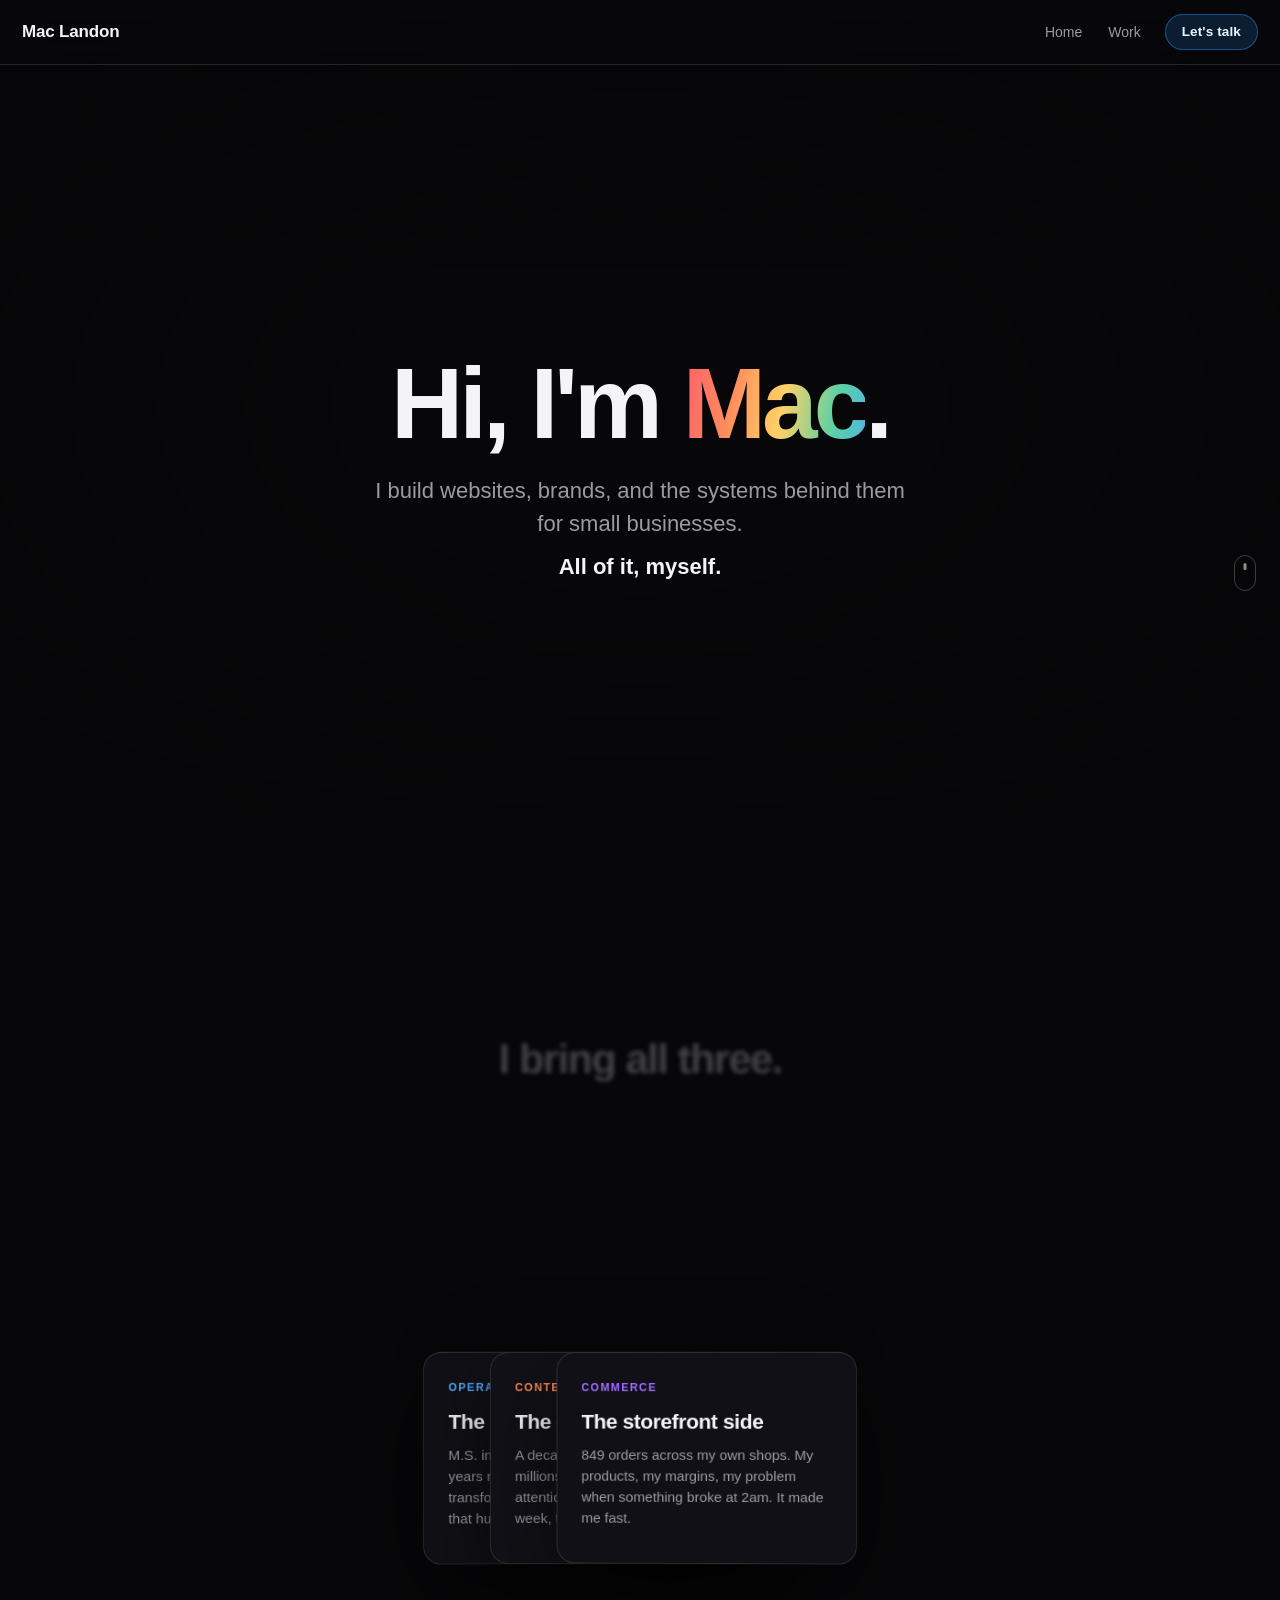
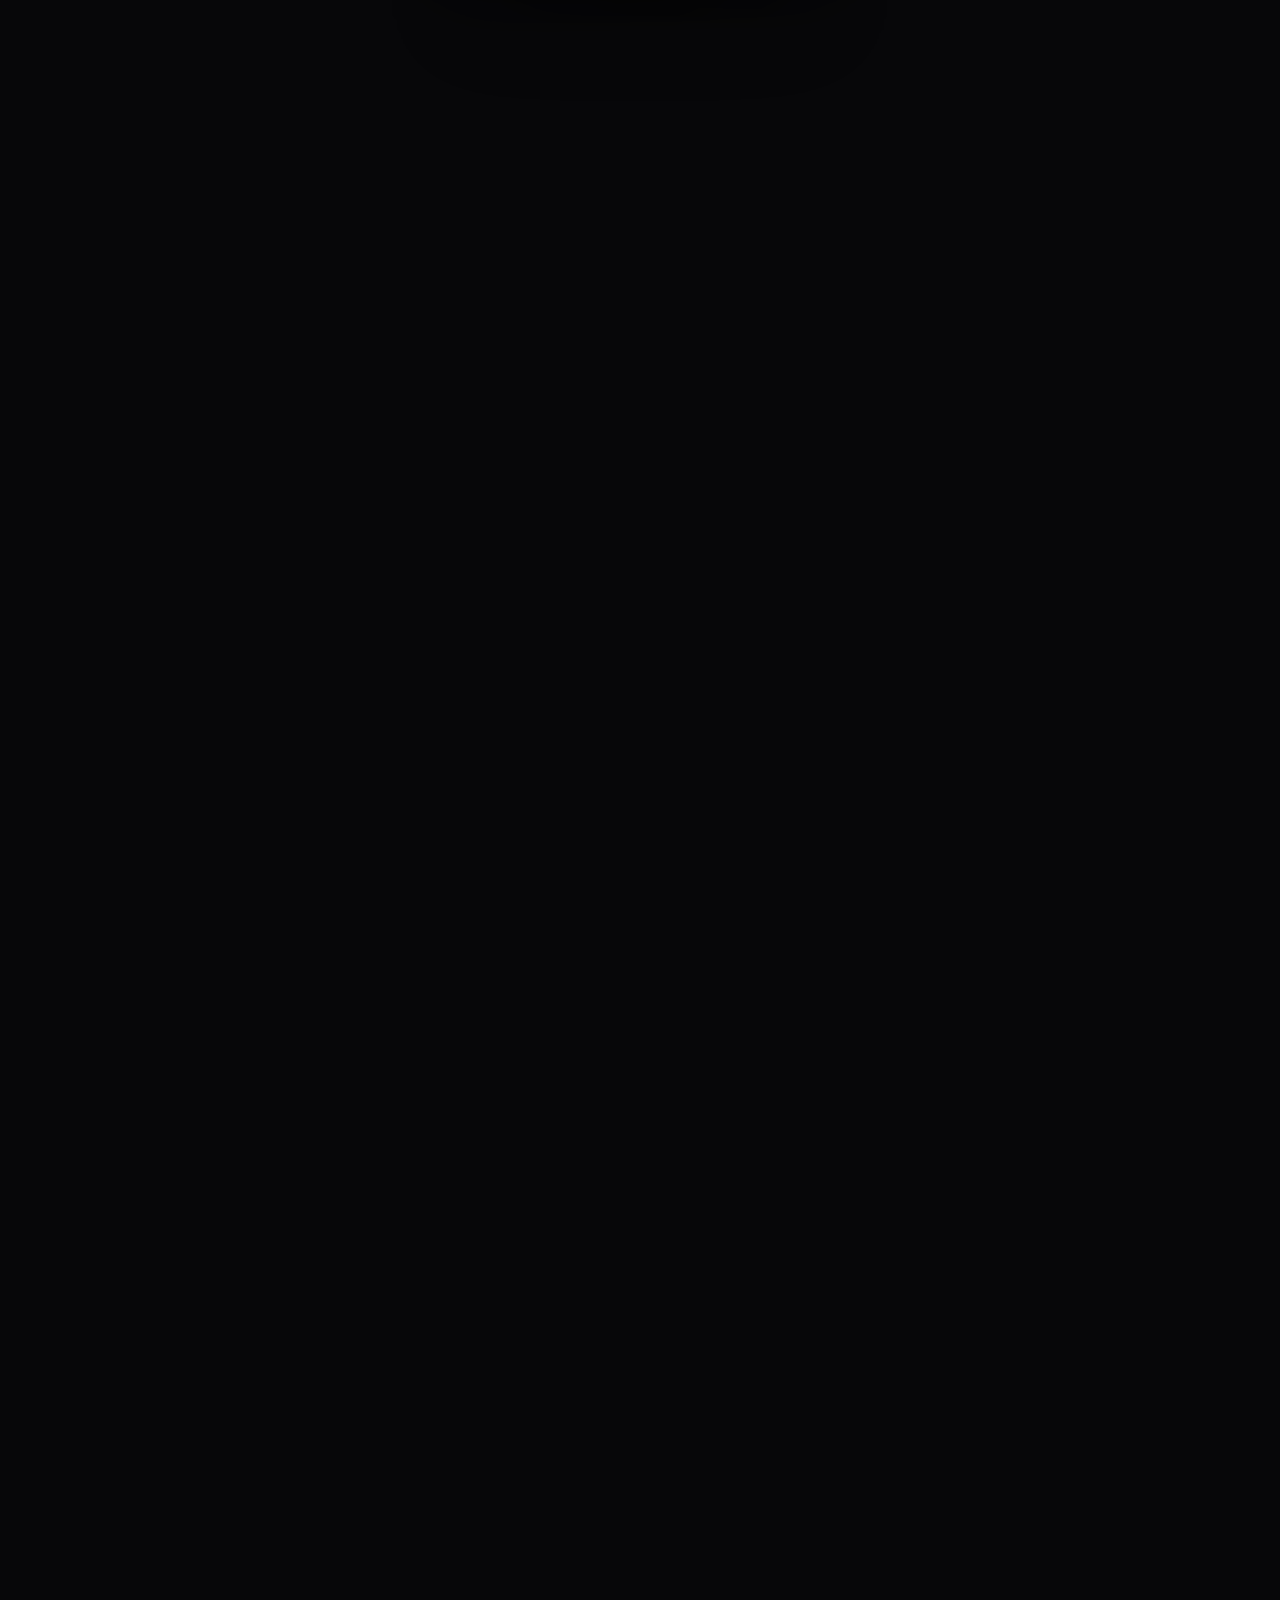
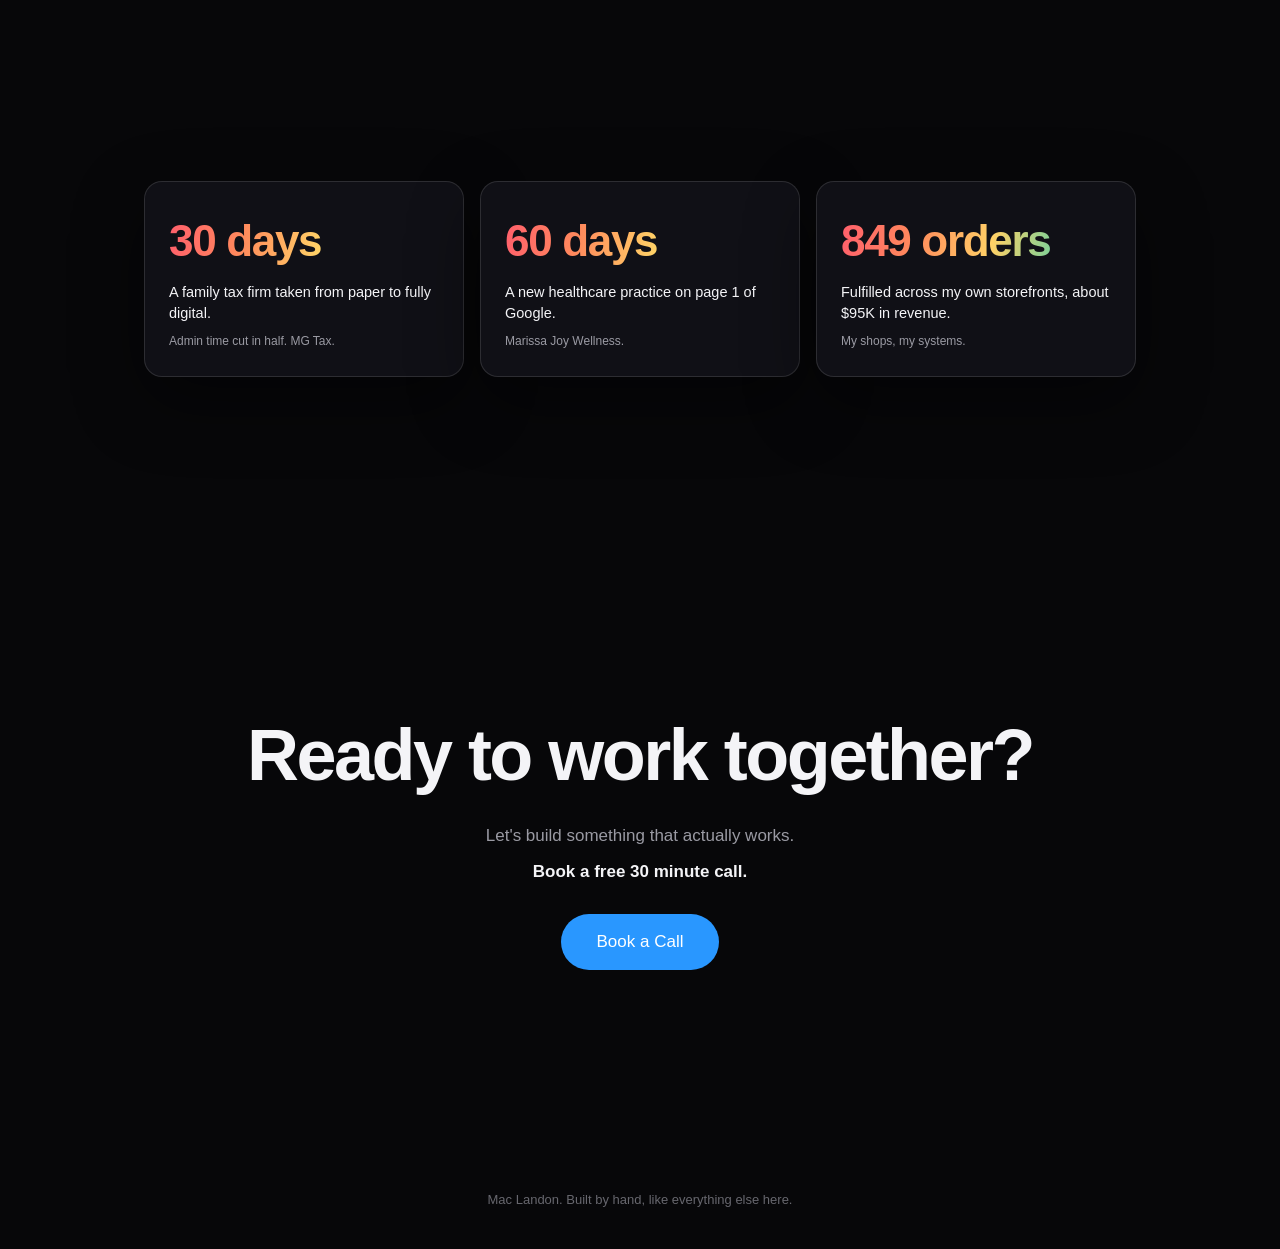
==== commit 6e73915c: "remove morph (simple fade), about snap-to-beat, exact nav parity, mobile layout fixes Co-Authored-By" ====
--- a/about.html
+++ b/about.html
@@ -268,6 +268,42 @@
 }
 requestAnimationFrame(tick);
 
+/* SNAP TO BEAT (lanes stage): a pause or a nudge carries you to the next
+   readable moment: caption one, caption two, the merged card. */
+let idleTimer=null,snapAnim=null,lastY=scrollY,lastDir=1,restY=scrollY;
+const snapPoints=[0.16,0.5,0.84];
+function cancelSnap(){if(snapAnim){cancelAnimationFrame(snapAnim);snapAnim=null;}}
+function doSnap(){
+  if(reduce)return;
+  const total=lanes.offsetHeight-innerHeight;
+  const cur=clamp(-lanes.getBoundingClientRect().top/(total||1),0,1);
+  if(cur<=0.02||cur>=0.97)return;
+  let best=null,bd=1e9;
+  for(const p of snapPoints){const d=Math.abs(p-cur);if(d<bd){bd=d;best=p;}}
+  const nudged=Math.abs(scrollY-restY)>24;
+  if(bd<=0.02&&nudged){
+    const ahead=snapPoints.filter(p=>lastDir>0?p>best+0.001:p<best-0.001);
+    if(ahead.length){let nb=null,nd=1e9;for(const p of ahead){const d=Math.abs(p-cur);if(d<nd){nd=d;nb=p;}}
+      if(nd<0.5){best=nb;bd=nd;}}
+  }else if(bd>0.02){
+    const ahead=snapPoints.filter(p=>lastDir>0?p>cur:p<cur);
+    if(ahead.length){let nb=ahead[0],nd=1e9;for(const p of ahead){const d=Math.abs(p-cur);if(d<nd){nd=d;nb=p;}}
+      if(nd<0.5){best=nb;bd=nd;}}
+  }
+  if(bd<0.004||bd>0.5)return;
+  const from=scrollY,to=lanes.offsetTop+best*total,t0=performance.now(),dur=Math.min(850,300+bd*2200);
+  const step=n=>{const k=Math.min(1,(n-t0)/dur),e2=1-Math.pow(1-k,3);
+    scrollTo(0,from+(to-from)*e2);
+    if(k<1)snapAnim=requestAnimationFrame(step);else{snapAnim=null;restY=scrollY;}};
+  cancelSnap();snapAnim=requestAnimationFrame(step);
+}
+addEventListener('scroll',()=>{
+  const y=scrollY;if(Math.abs(y-lastY)>1)lastDir=y>lastY?1:-1;lastY=y;
+  if(snapAnim)return;
+  clearTimeout(idleTimer);idleTimer=setTimeout(doSnap,110);
+},{passive:true});
+['wheel','touchstart'].forEach(ev=>addEventListener(ev,()=>{cancelSnap();},{passive:true}));
+
 const io=new IntersectionObserver(es=>es.forEach(e=>{if(e.isIntersecting){e.target.classList.add('in');io.unobserve(e.target);}}),{threshold:.2});
 document.querySelectorAll('.reveal').forEach((el,i)=>{el.style.transitionDelay=((i%3)*0.08)+'s';io.observe(el);});
 </script>
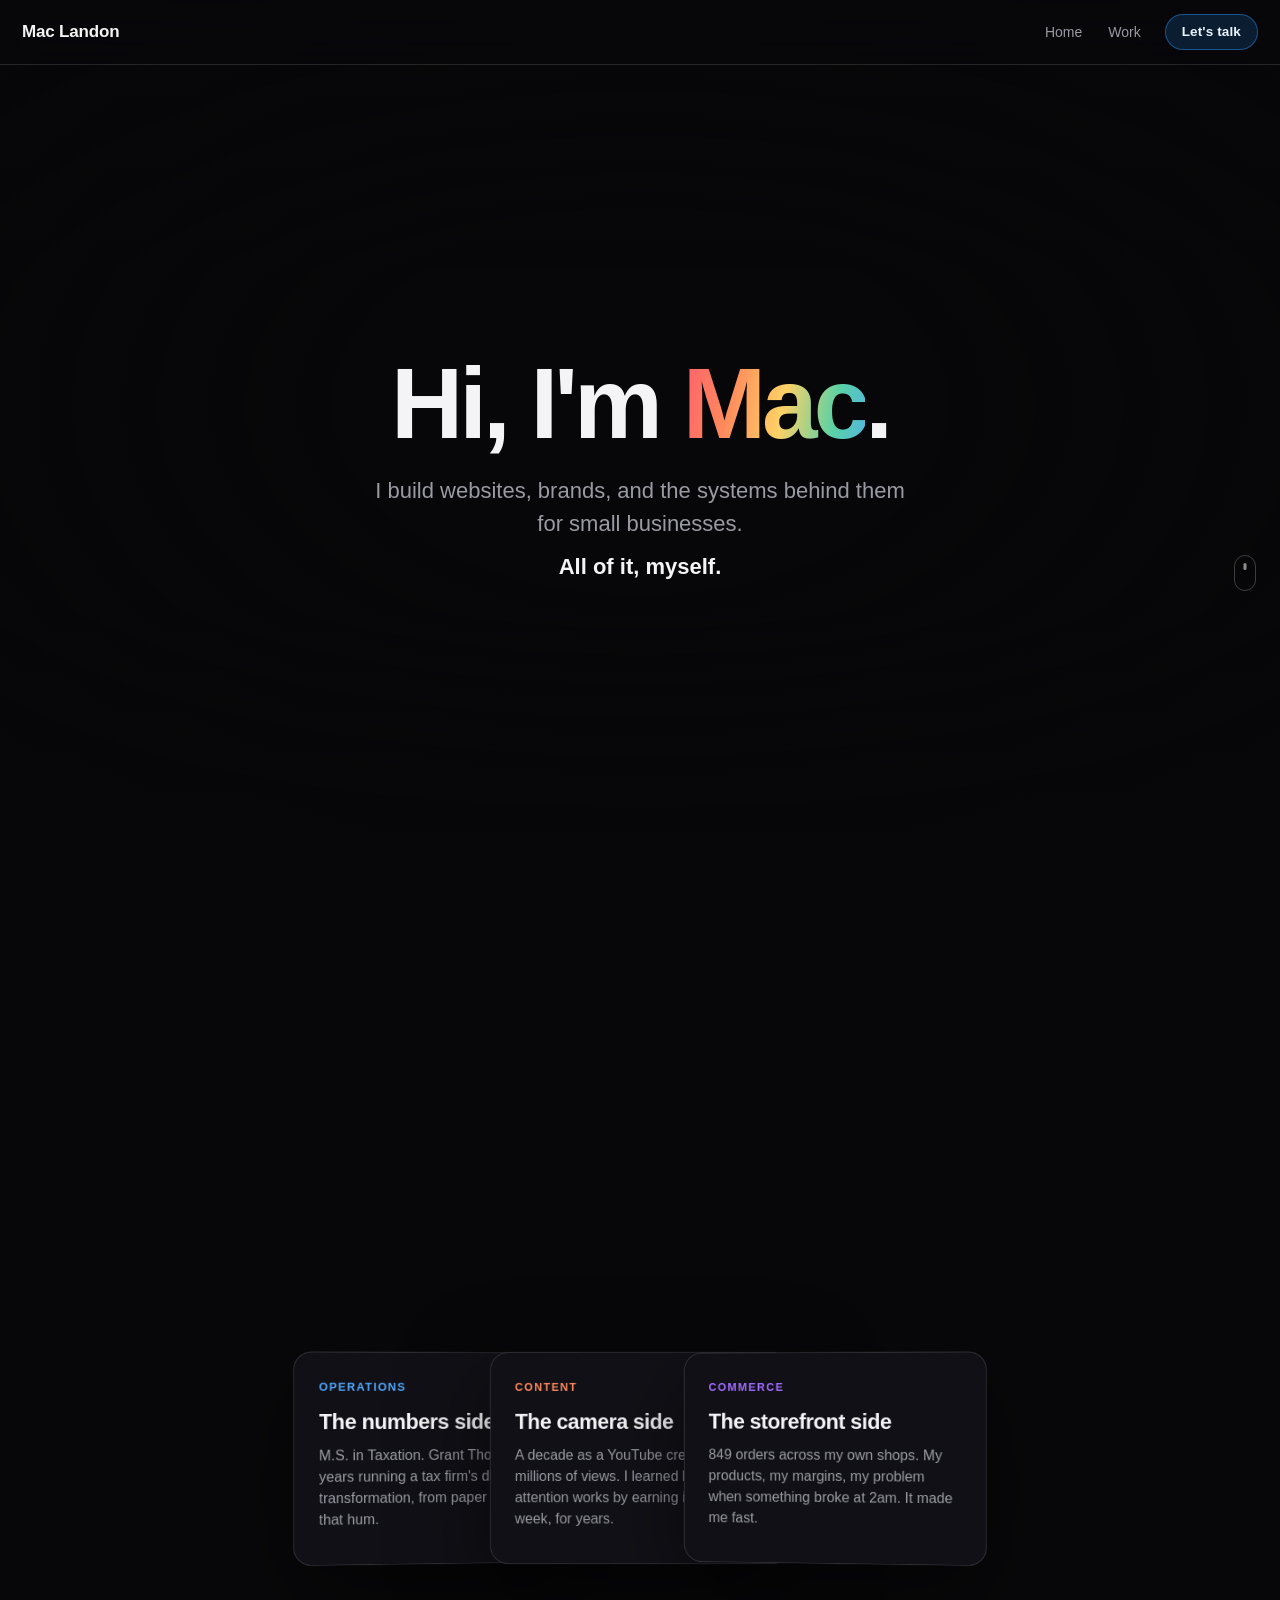
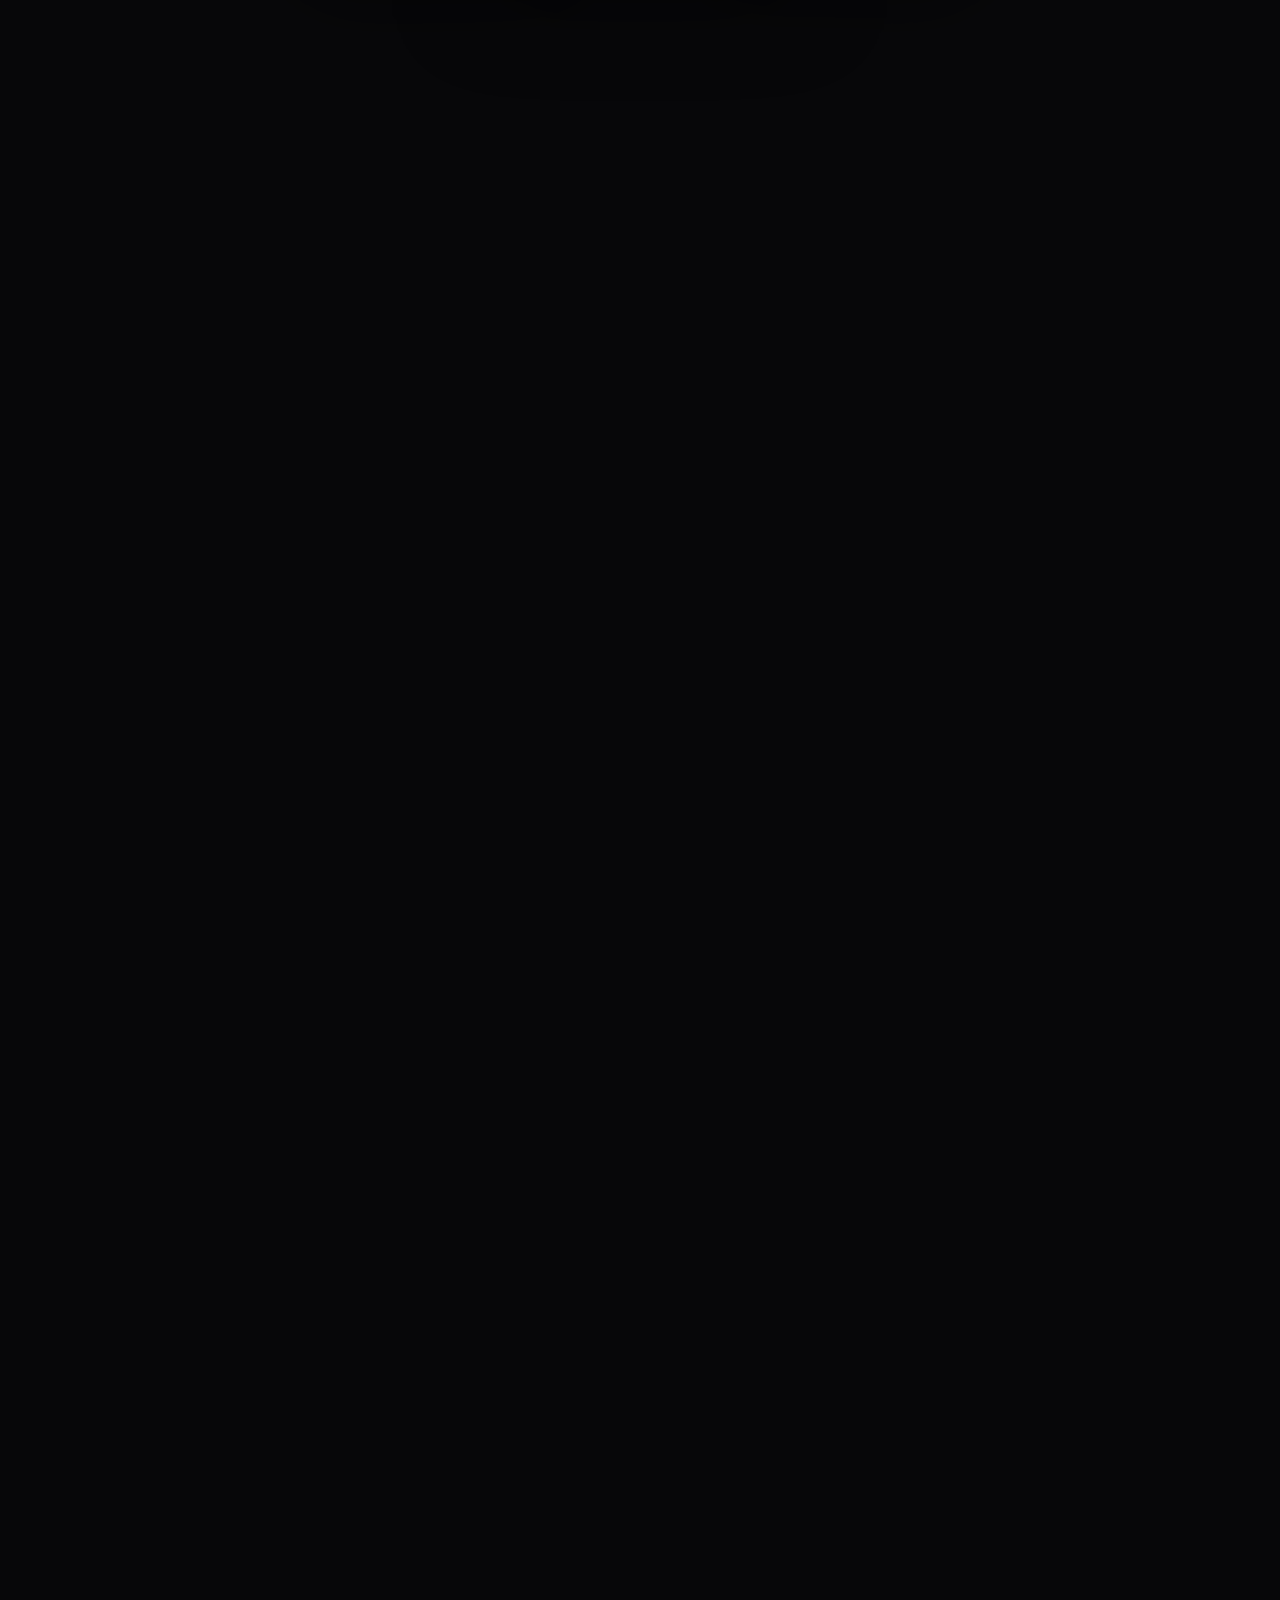
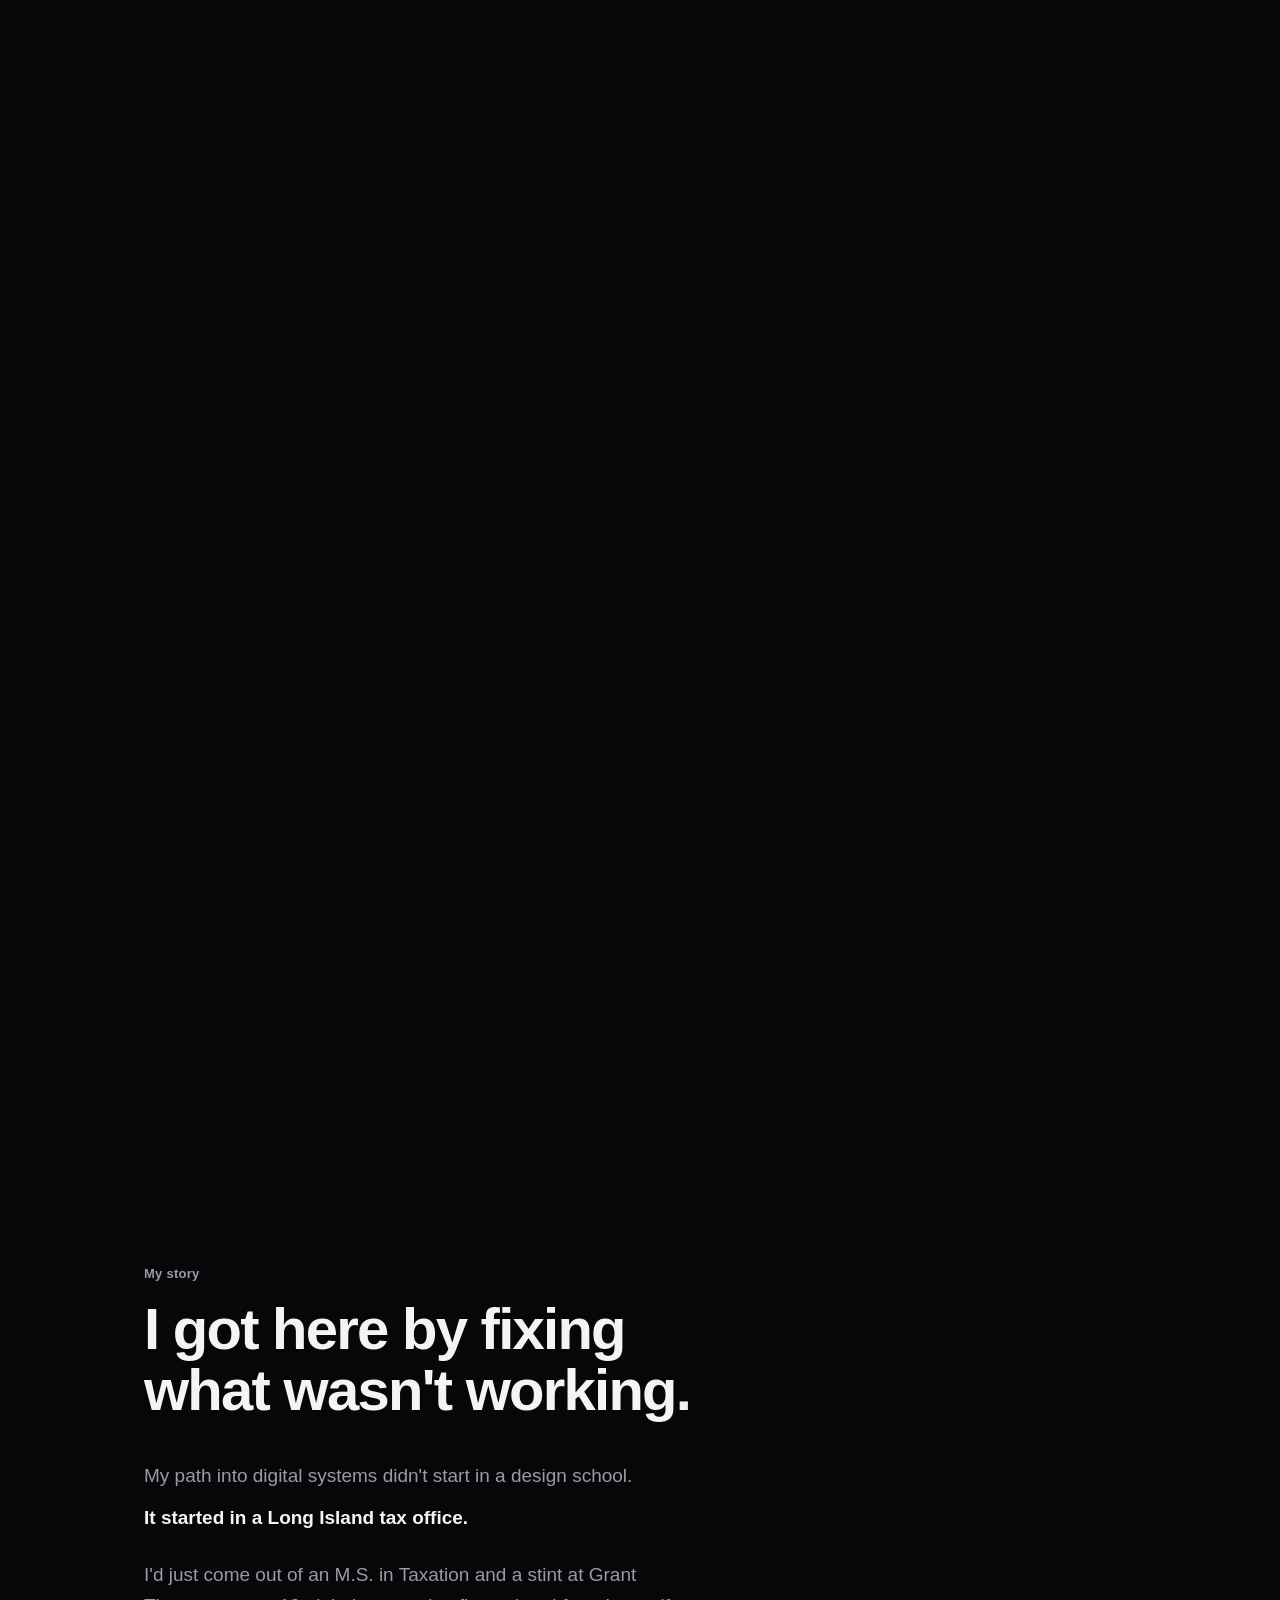
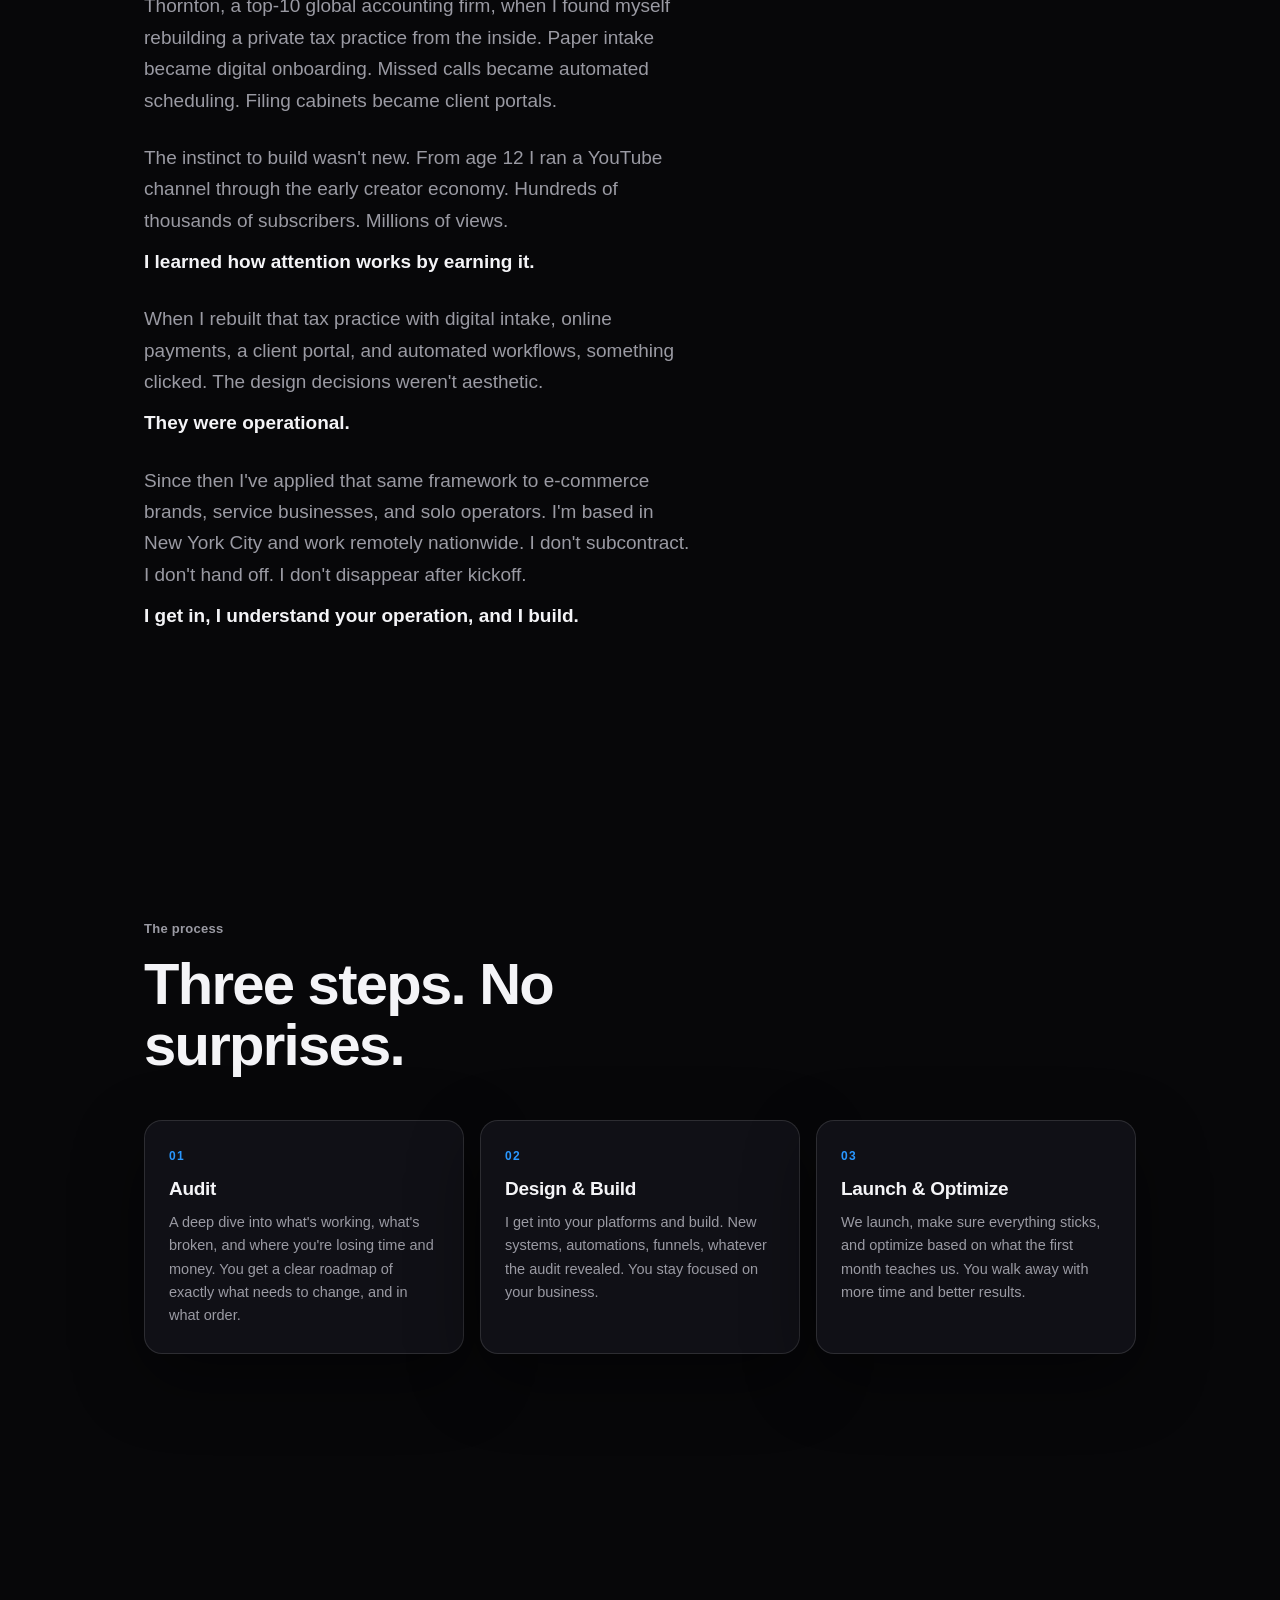
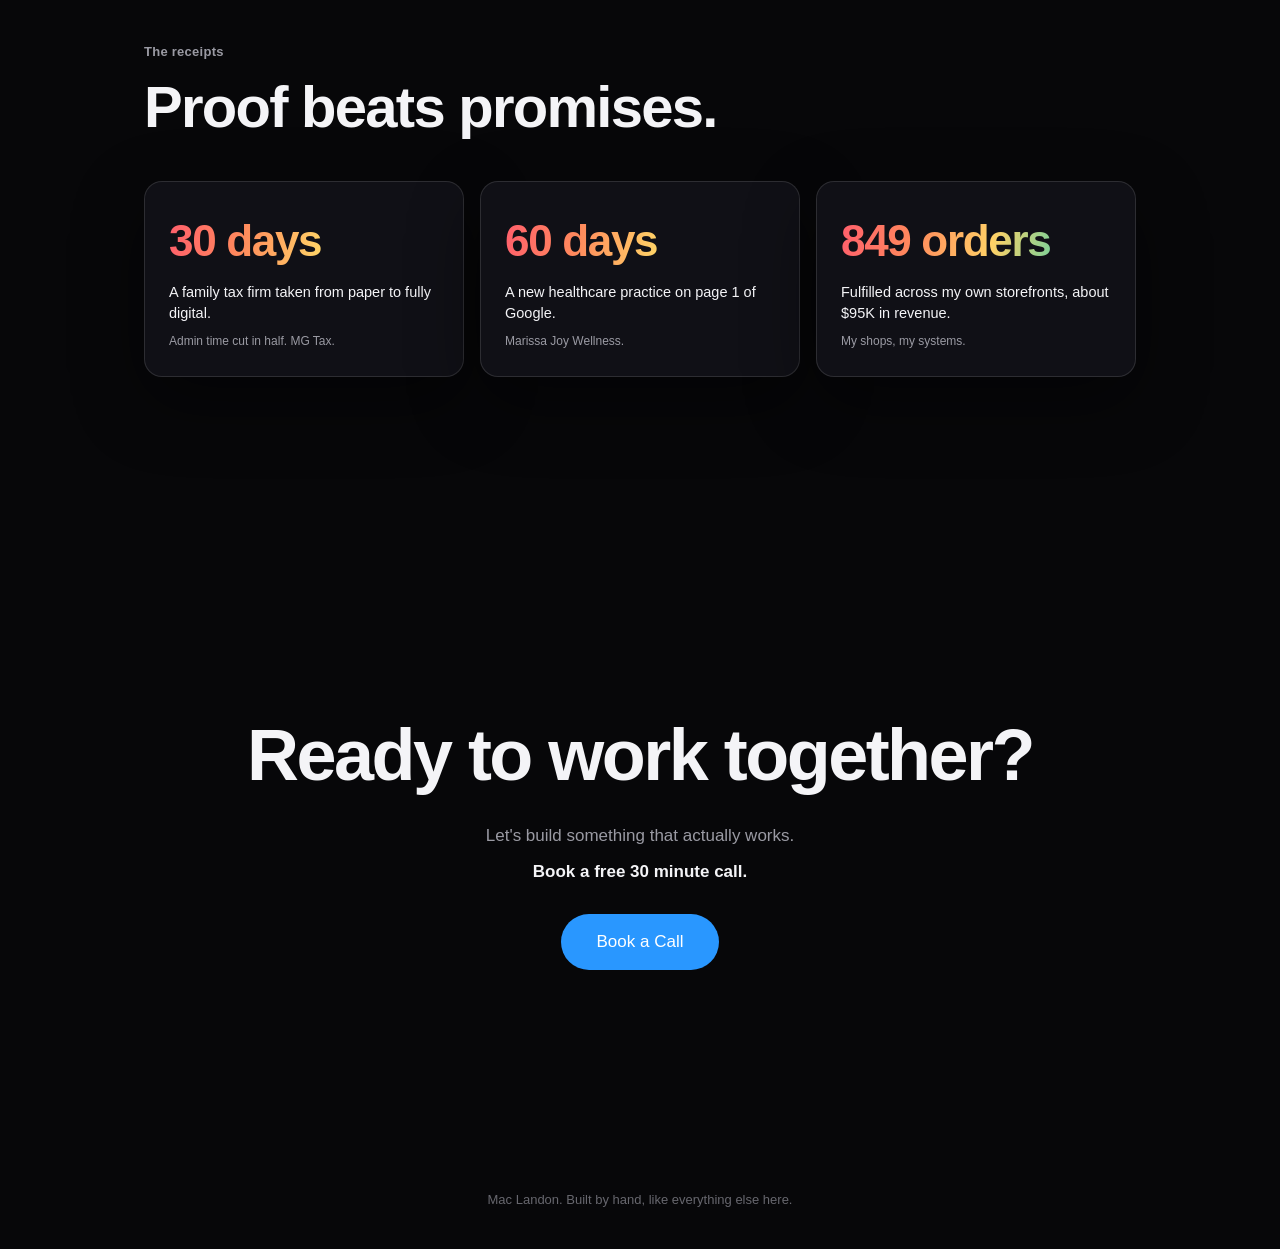
==== commit 8b83e199: "touch-safe snap: never during touch/momentum fight, capped distance, nudge tracker resets; iframe po" ====
--- a/about.html
+++ b/about.html
@@ -270,11 +270,11 @@
 
 /* SNAP TO BEAT (lanes stage): a pause or a nudge carries you to the next
    readable moment: caption one, caption two, the merged card. */
-let idleTimer=null,snapAnim=null,lastY=scrollY,lastDir=1,restY=scrollY;
+let idleTimer=null,snapAnim=null,lastY=scrollY,lastDir=1,restY=scrollY,touching=false;
 const snapPoints=[0.16,0.5,0.84];
 function cancelSnap(){if(snapAnim){cancelAnimationFrame(snapAnim);snapAnim=null;}}
 function doSnap(){
-  if(reduce)return;
+  if(reduce||touching)return;
   const total=lanes.offsetHeight-innerHeight;
   const cur=clamp(-lanes.getBoundingClientRect().top/(total||1),0,1);
   if(cur<=0.02||cur>=0.97)return;
@@ -284,13 +284,13 @@
   if(bd<=0.02&&nudged){
     const ahead=snapPoints.filter(p=>lastDir>0?p>best+0.001:p<best-0.001);
     if(ahead.length){let nb=null,nd=1e9;for(const p of ahead){const d=Math.abs(p-cur);if(d<nd){nd=d;nb=p;}}
-      if(nd<0.5){best=nb;bd=nd;}}
+      if(nd<0.16){best=nb;bd=nd;}}
   }else if(bd>0.02){
     const ahead=snapPoints.filter(p=>lastDir>0?p>cur:p<cur);
     if(ahead.length){let nb=ahead[0],nd=1e9;for(const p of ahead){const d=Math.abs(p-cur);if(d<nd){nd=d;nb=p;}}
-      if(nd<0.5){best=nb;bd=nd;}}
+      if(nd<0.16){best=nb;bd=nd;}}
   }
-  if(bd<0.004||bd>0.5)return;
+  if(bd<0.004||bd>0.16){restY=scrollY;return;}
   const from=scrollY,to=lanes.offsetTop+best*total,t0=performance.now(),dur=Math.min(850,300+bd*2200);
   const step=n=>{const k=Math.min(1,(n-t0)/dur),e2=1-Math.pow(1-k,3);
     scrollTo(0,from+(to-from)*e2);
@@ -300,9 +300,12 @@
 addEventListener('scroll',()=>{
   const y=scrollY;if(Math.abs(y-lastY)>1)lastDir=y>lastY?1:-1;lastY=y;
   if(snapAnim)return;
-  clearTimeout(idleTimer);idleTimer=setTimeout(doSnap,110);
+  clearTimeout(idleTimer);if(!touching)idleTimer=setTimeout(doSnap,150);
 },{passive:true});
-['wheel','touchstart'].forEach(ev=>addEventListener(ev,()=>{cancelSnap();},{passive:true}));
+addEventListener('touchstart',()=>{touching=true;cancelSnap();clearTimeout(idleTimer);},{passive:true});
+addEventListener('touchmove',()=>{cancelSnap();},{passive:true});
+addEventListener('touchend',()=>{touching=false;clearTimeout(idleTimer);idleTimer=setTimeout(doSnap,260);},{passive:true});
+addEventListener('wheel',()=>{cancelSnap();},{passive:true});
 
 const io=new IntersectionObserver(es=>es.forEach(e=>{if(e.isIntersecting){e.target.classList.add('in');io.unobserve(e.target);}}),{threshold:.2});
 document.querySelectorAll('.reveal').forEach((el,i)=>{el.style.transitionDelay=((i%3)*0.08)+'s';io.observe(el);});
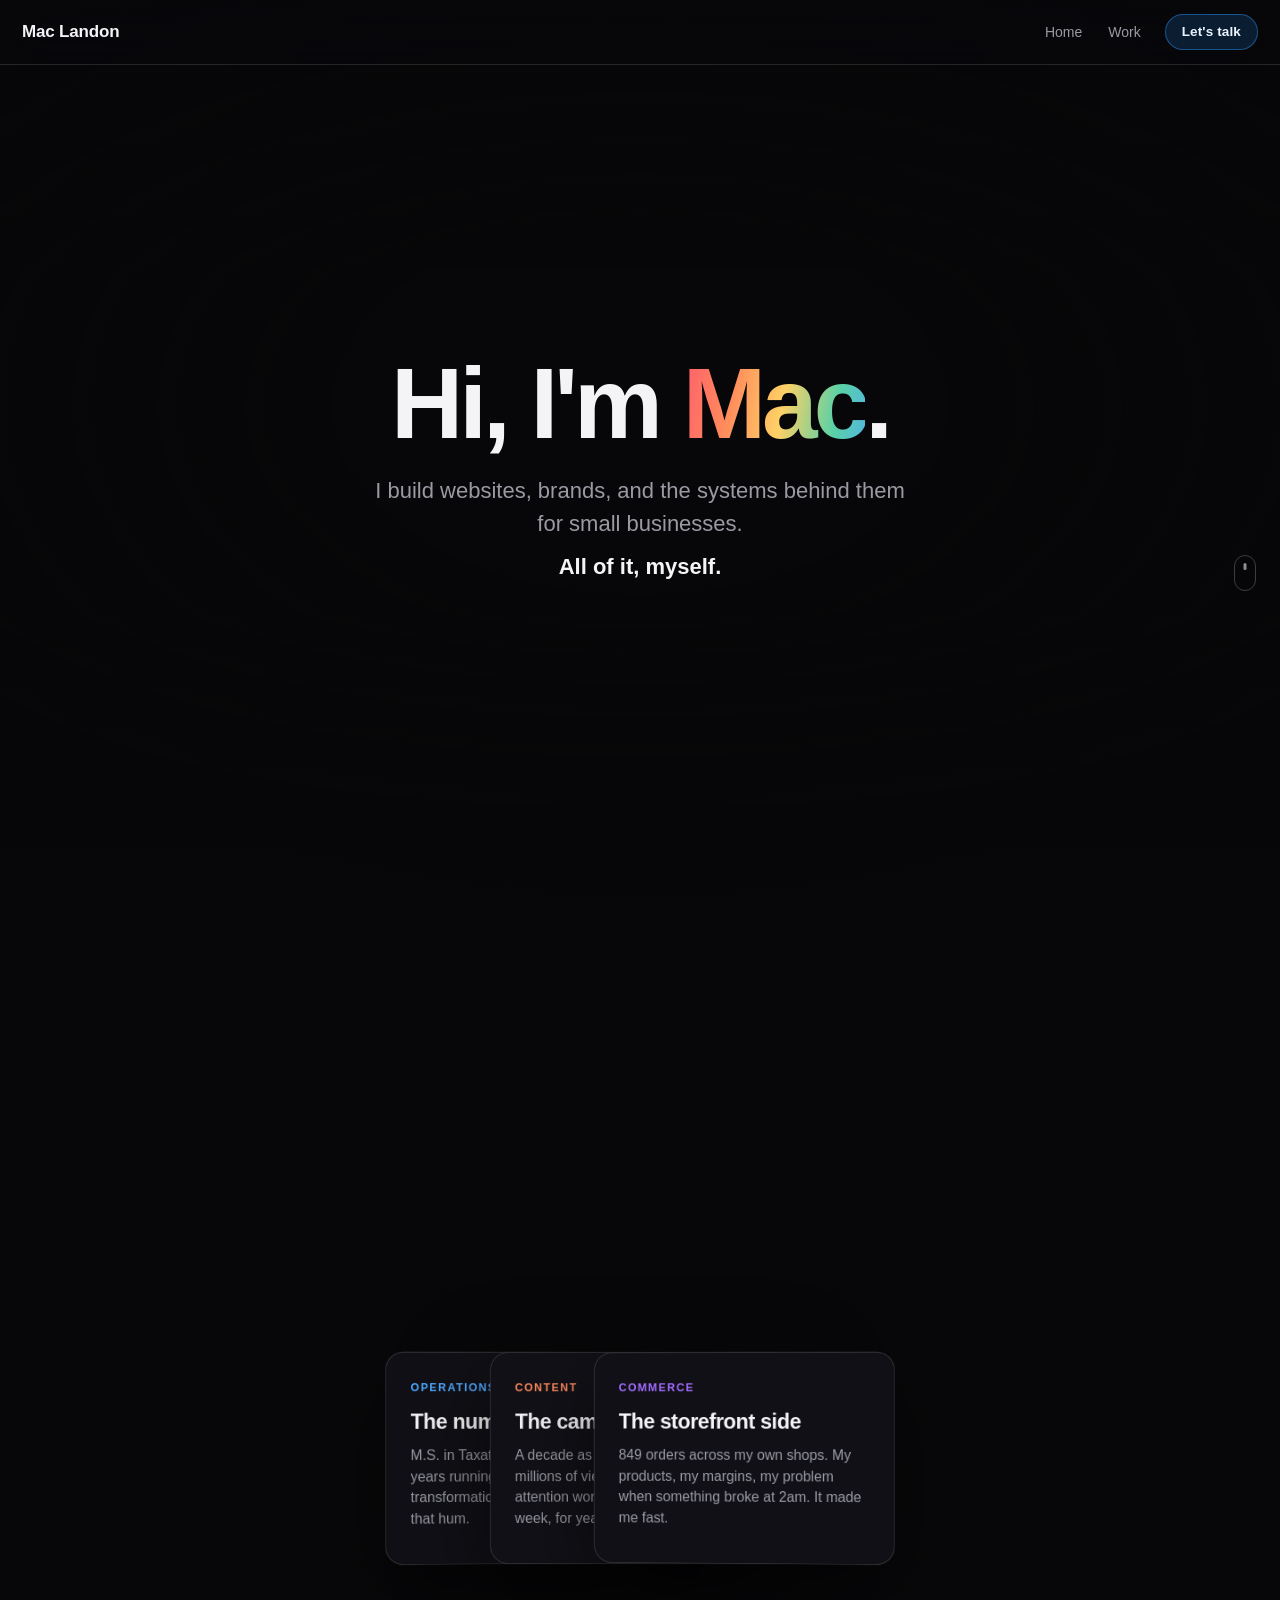
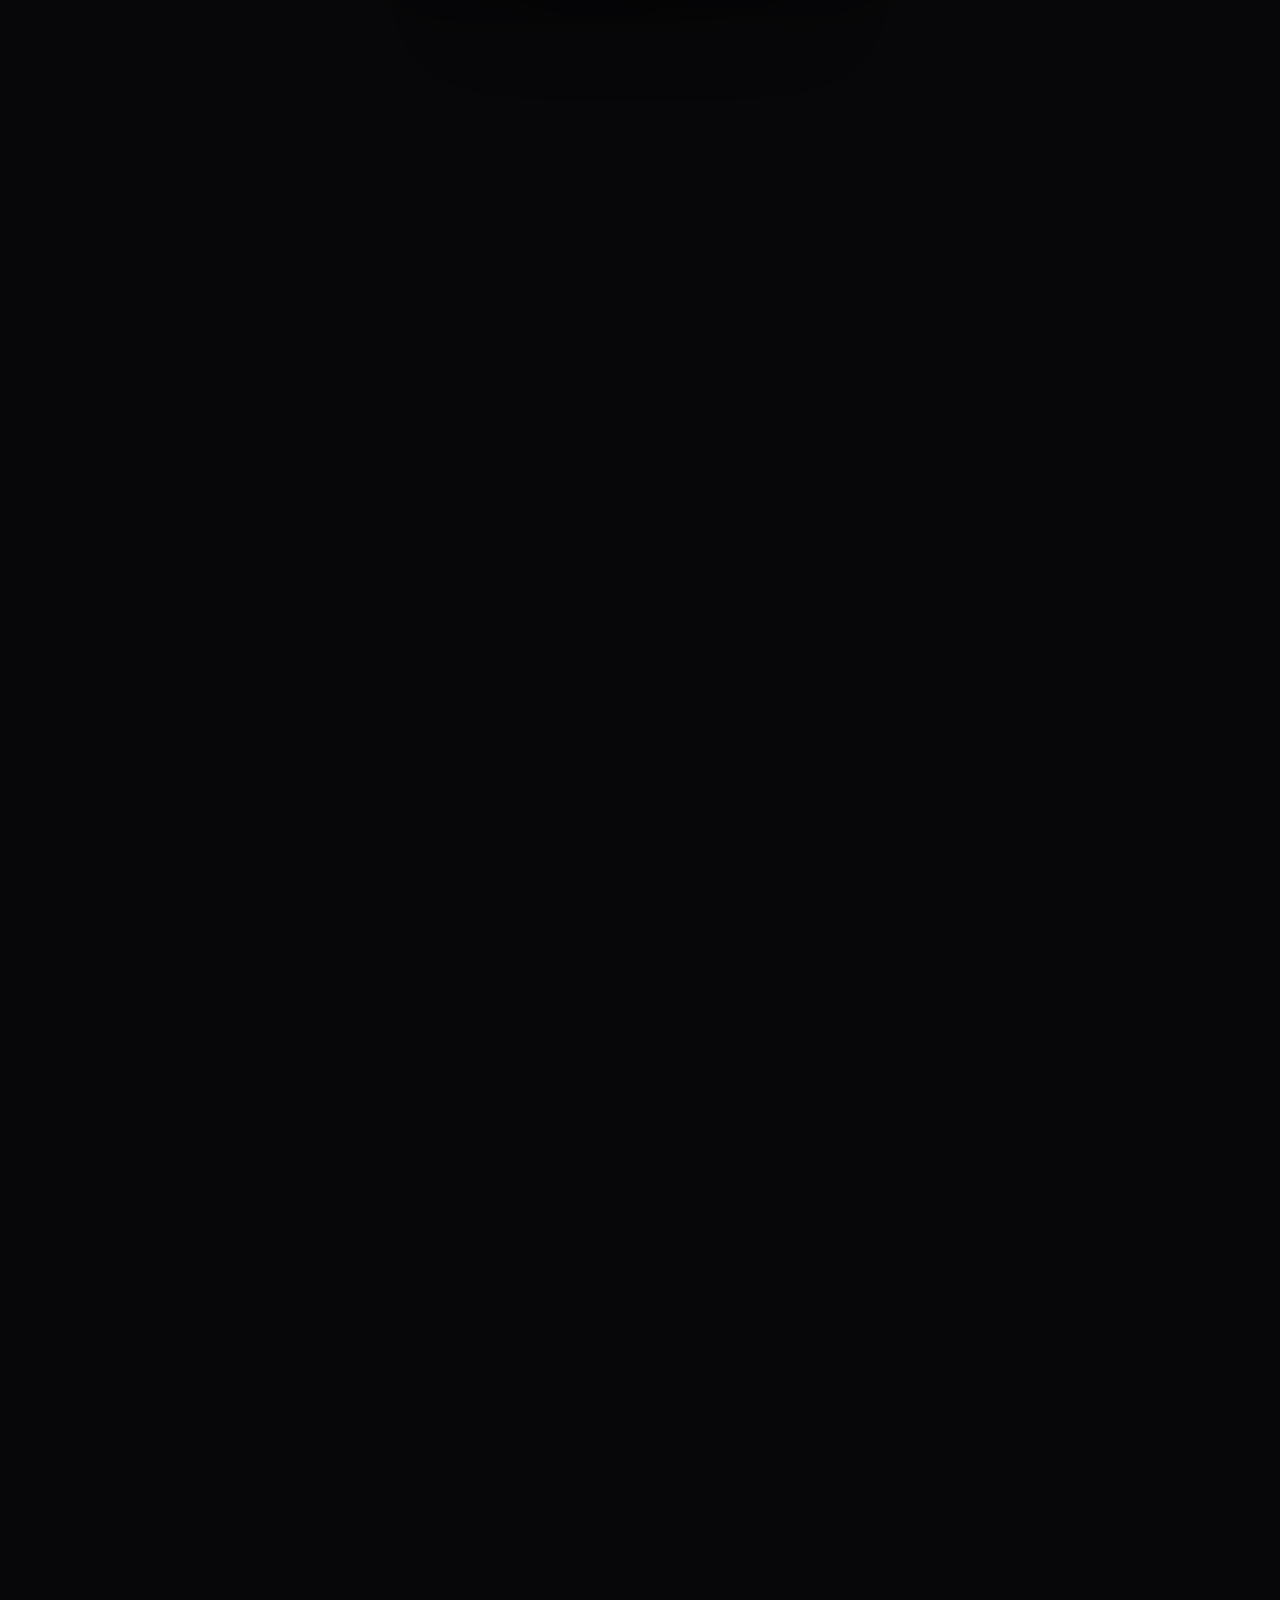
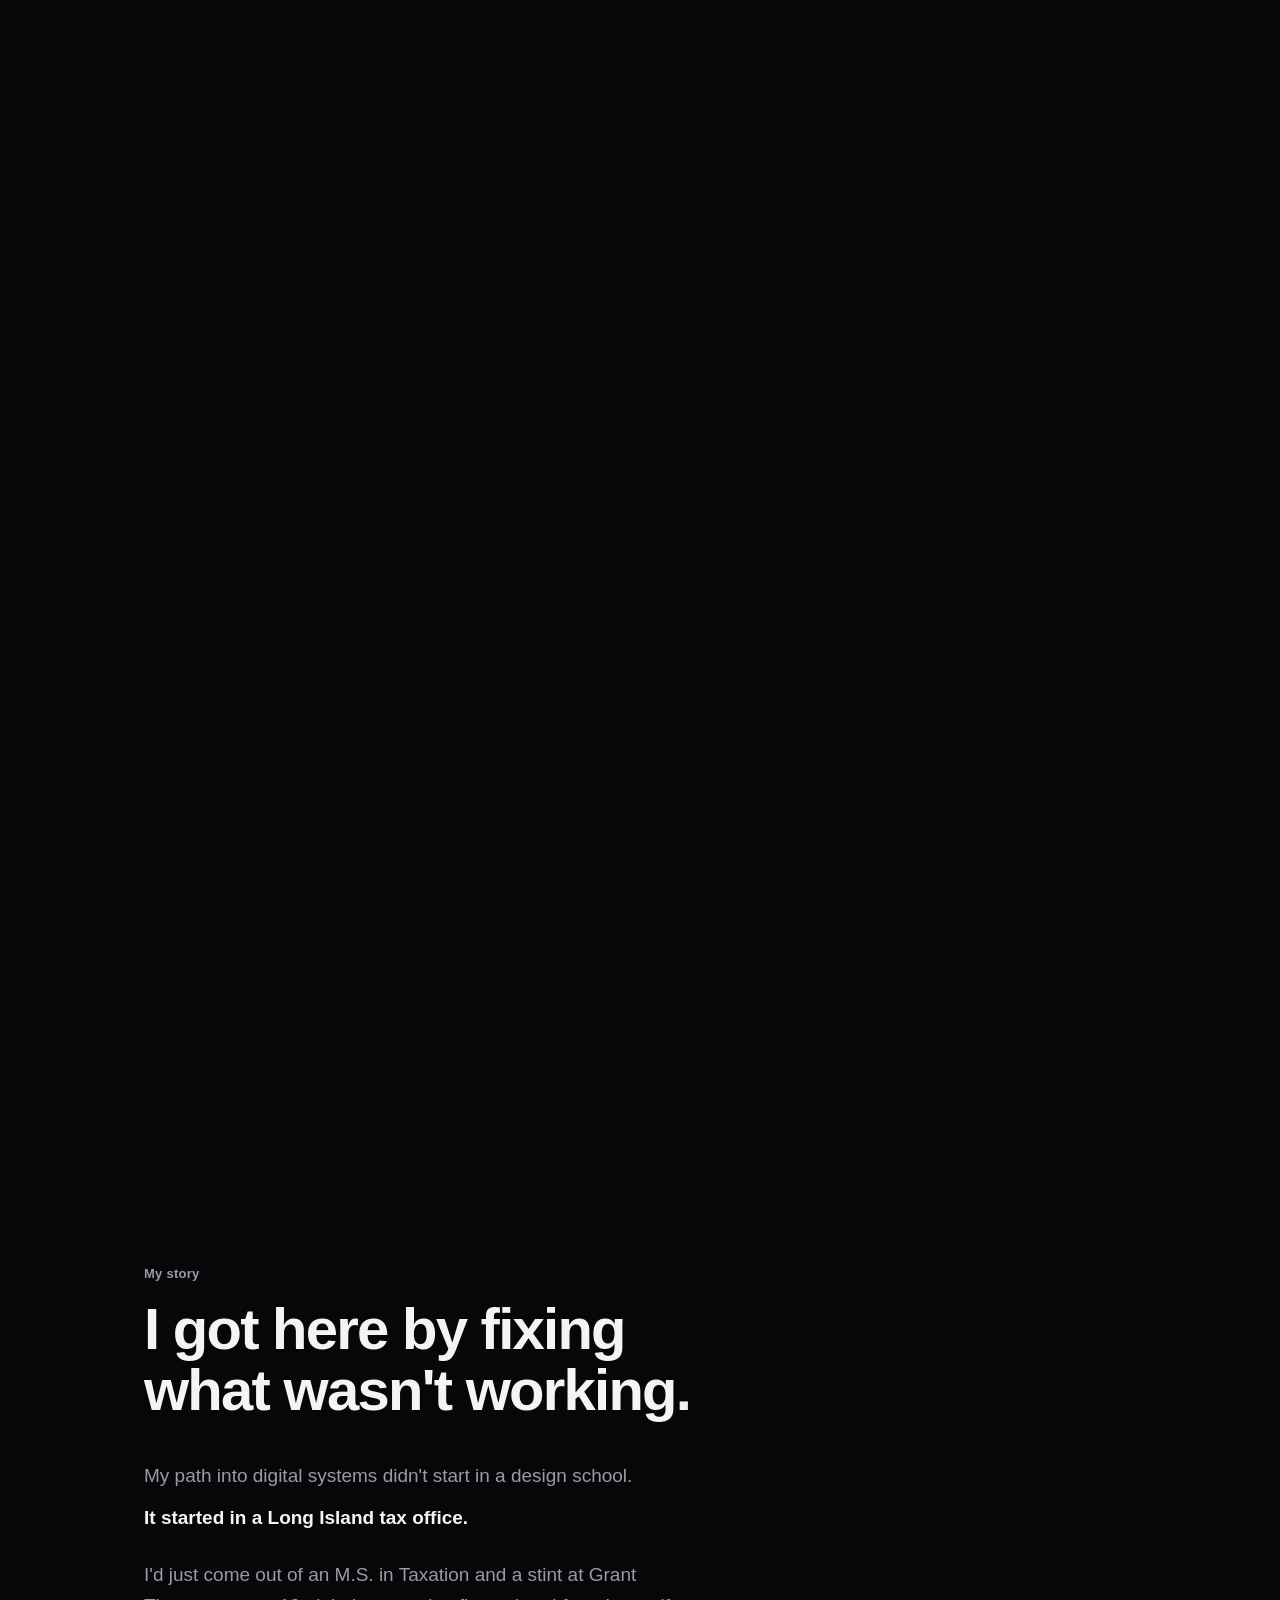
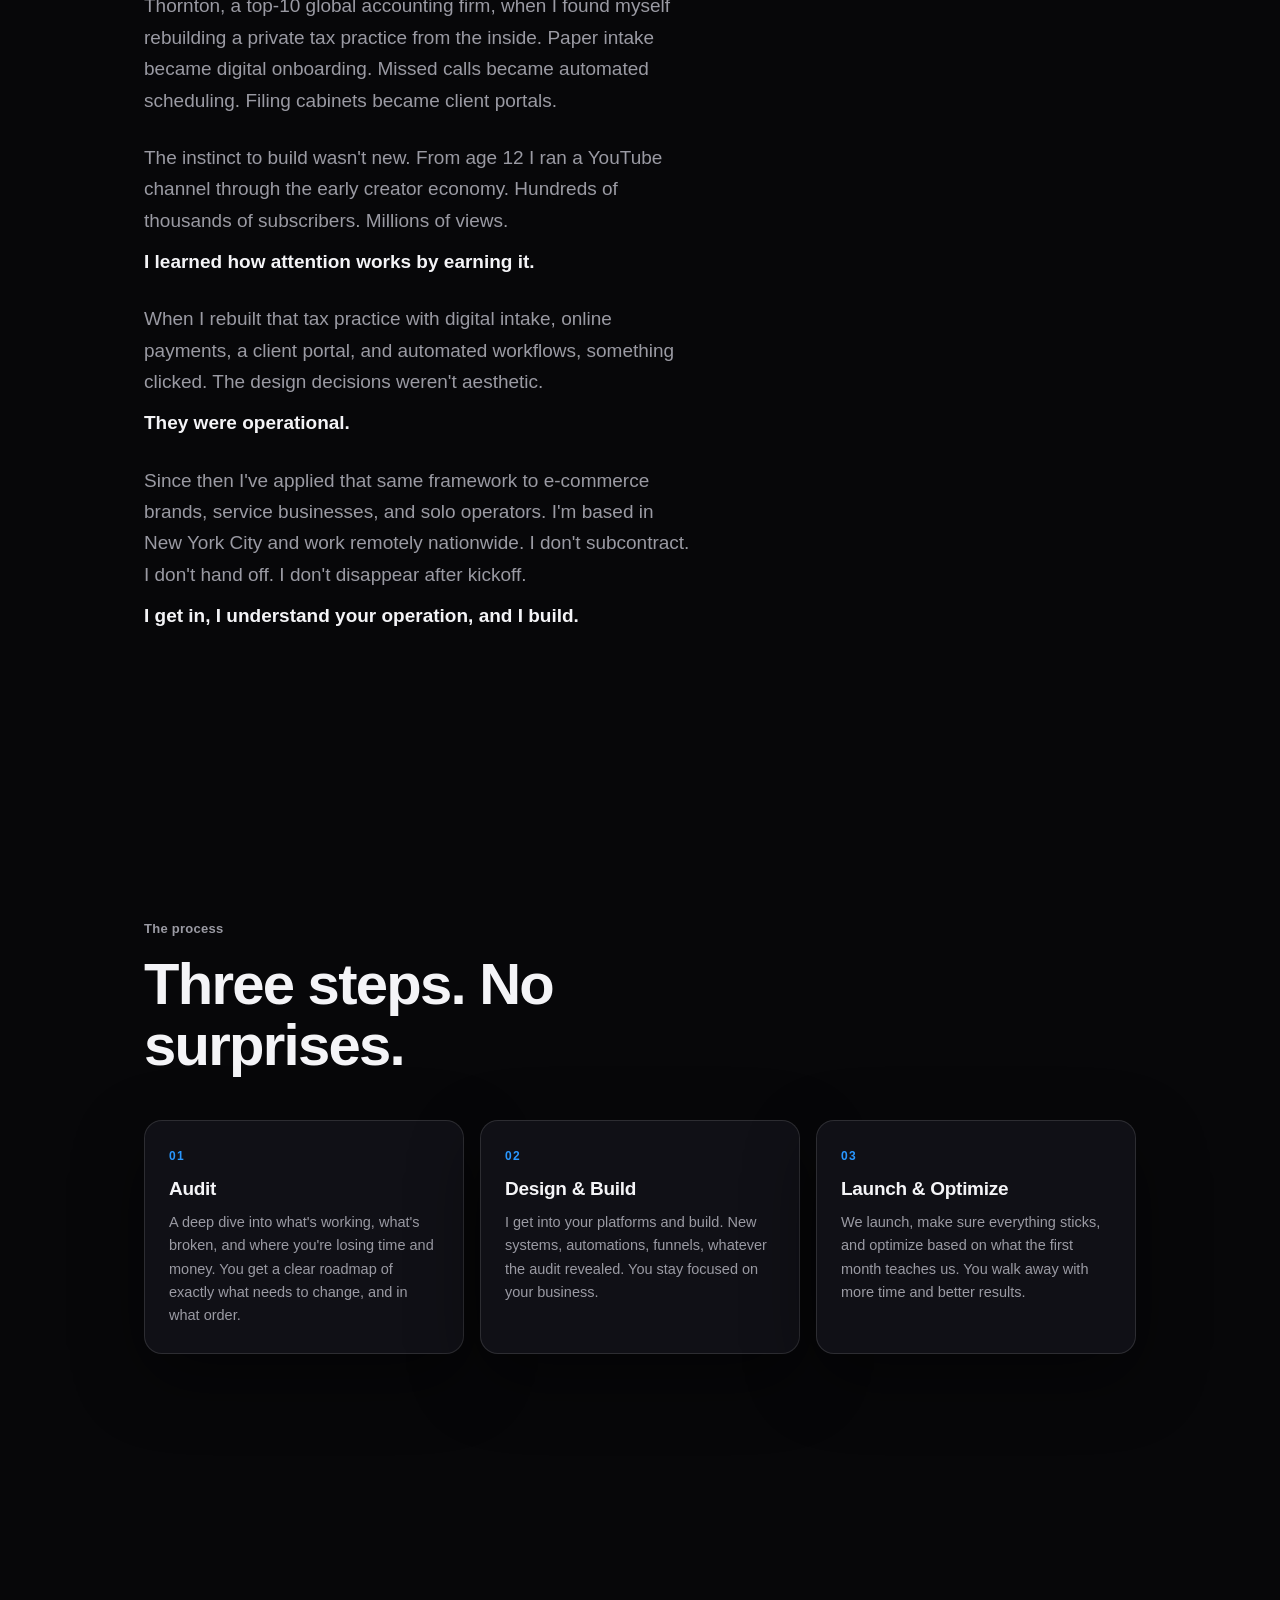
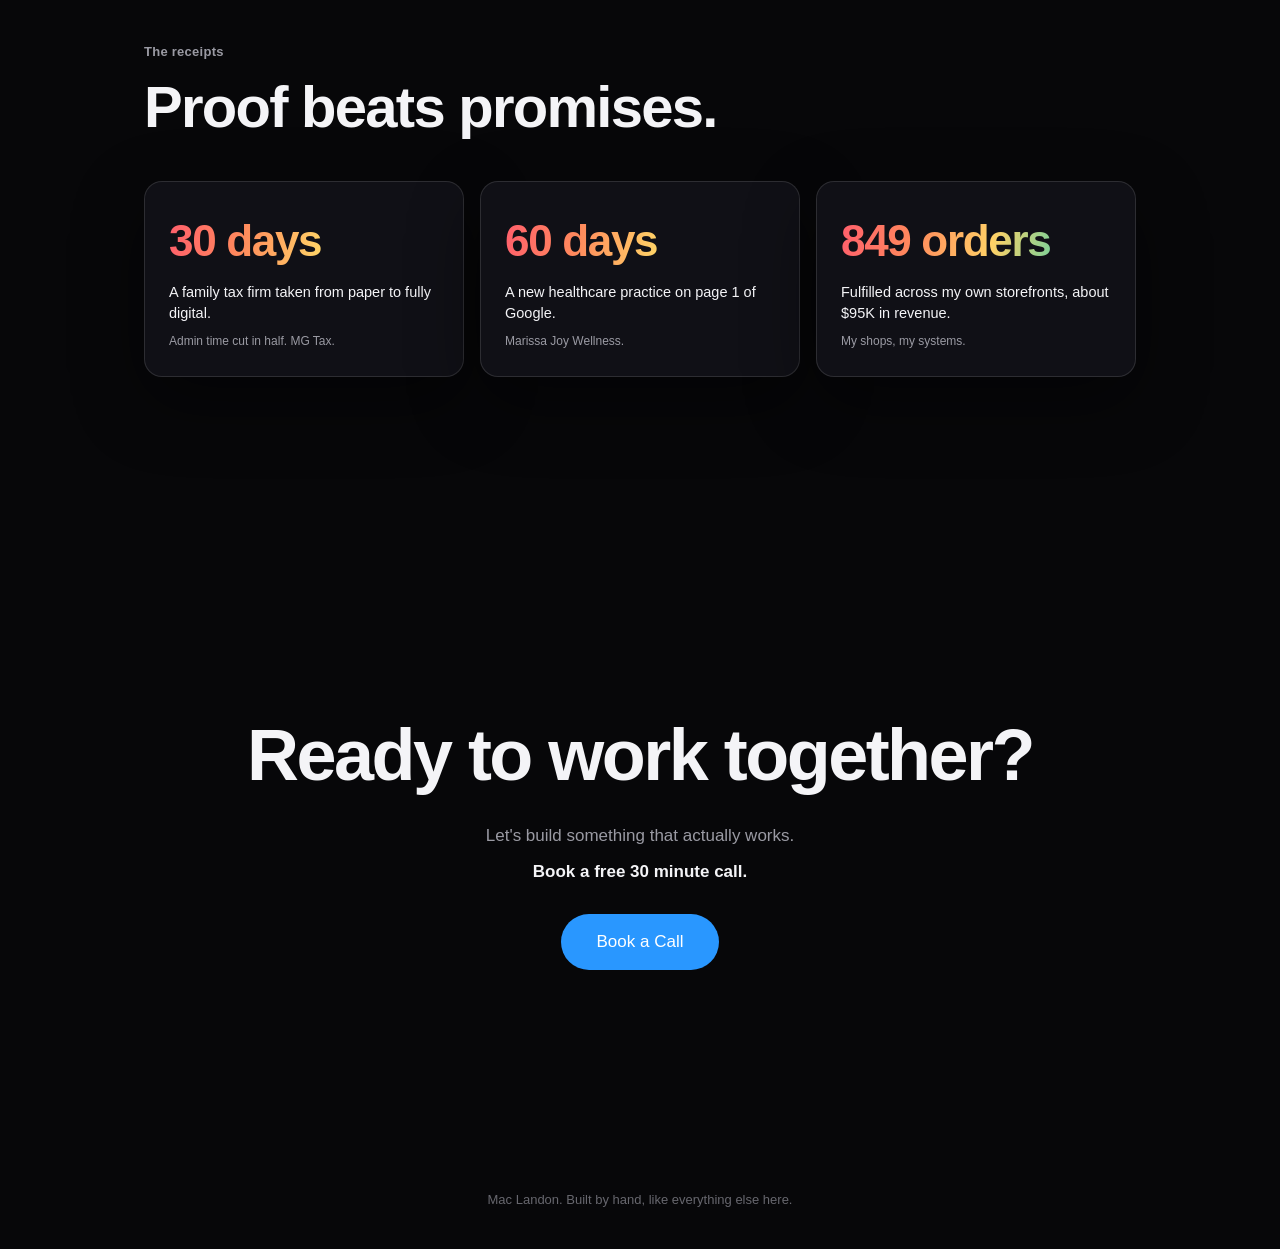
==== commit 40fc1e81: "iOS stability: snap desktop-only, iframe frozen until arrival, stable viewport height, no per-frame " ====
--- a/about.html
+++ b/about.html
@@ -219,6 +219,11 @@
 const sstep=(a,b,x)=>{const t=clamp((x-a)/(b-a),0,1);return t*t*(3-2*t);};
 const lerp=(a,b,t)=>a+(b-a)*t;
 const reduce=matchMedia('(prefers-reduced-motion:reduce)').matches;
+const coarse=matchMedia('(pointer:coarse)').matches;
+/* iOS toolbar collapse changes innerHeight mid-scroll and makes every
+   scroll-driven transform jump; only accept big (orientation) changes */
+let VH=innerHeight;
+addEventListener('resize',()=>{if(Math.abs(innerHeight-VH)>150)VH=innerHeight;});
 const mobile=()=>innerWidth<=740;
 
 const lanes=document.getElementById('lanes'),
@@ -228,7 +233,7 @@
 let lt=0,lp=0;
 
 function tick(){
-  const ltotal=lanes.offsetHeight-innerHeight;
+  const ltotal=lanes.offsetHeight-VH;
   lt=clamp(-lanes.getBoundingClientRect().top/(ltotal||1),0,1);
   lp+=(lt-lp)*(reduce?1:0.09);
   /* MORPH: converge to exact overlap -> grow together into the merge box's
@@ -261,7 +266,7 @@
     const o=clamp(1-Math.abs(t)*1.1,0,1);
     c.style.opacity=o.toFixed(3);
     c.style.transform='translateZ('+(t*zmax)+'px) translateY('+(t*-12)+'px)';
-    c.style.filter='blur('+(Math.abs(t)*4).toFixed(2)+'px)';
+    c.style.filter=coarse?'none':'blur('+(Math.abs(t)*4).toFixed(2)+'px)';
     c.style.visibility=o<=0?'hidden':'visible';
   });
   requestAnimationFrame(tick);
@@ -274,8 +279,8 @@
 const snapPoints=[0.16,0.5,0.84];
 function cancelSnap(){if(snapAnim){cancelAnimationFrame(snapAnim);snapAnim=null;}}
 function doSnap(){
-  if(reduce||touching)return;
-  const total=lanes.offsetHeight-innerHeight;
+  if(reduce||coarse||touching)return;
+  const total=lanes.offsetHeight-VH;
   const cur=clamp(-lanes.getBoundingClientRect().top/(total||1),0,1);
   if(cur<=0.02||cur>=0.97)return;
   let best=null,bd=1e9;
